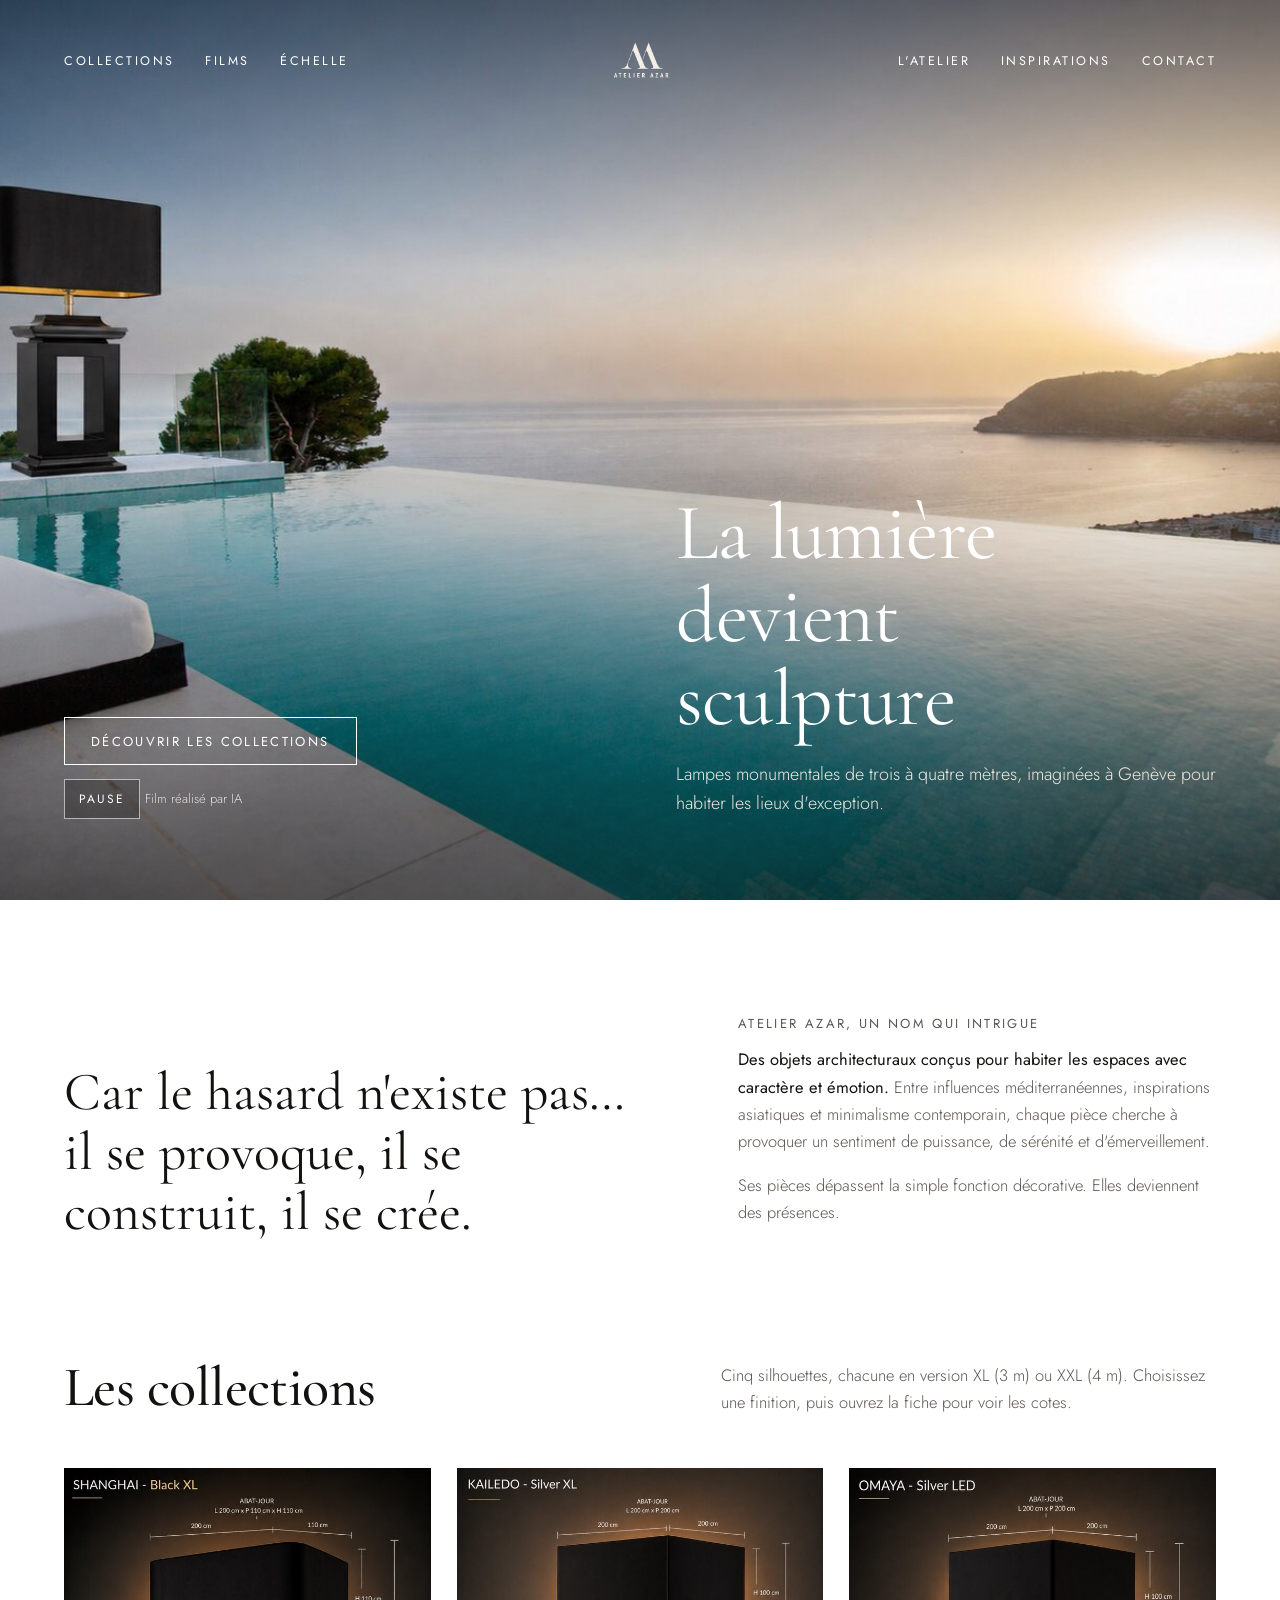
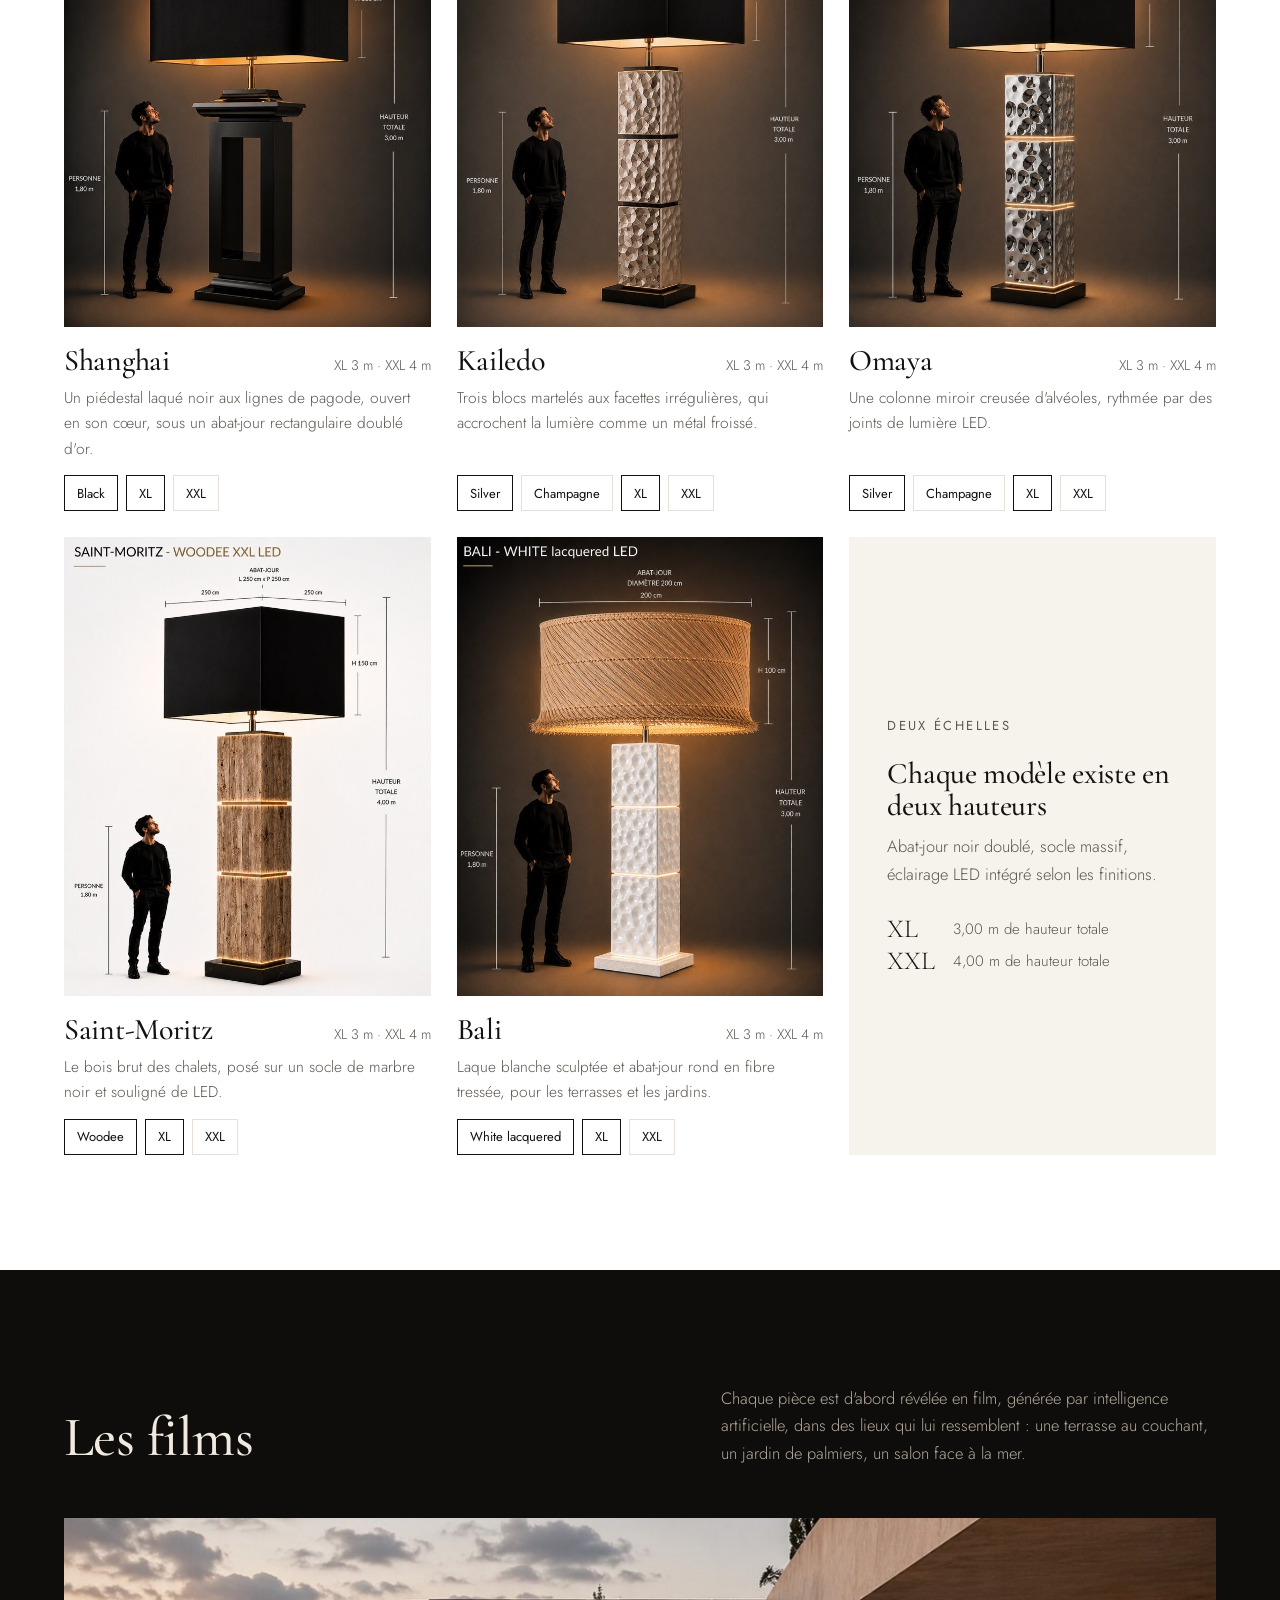
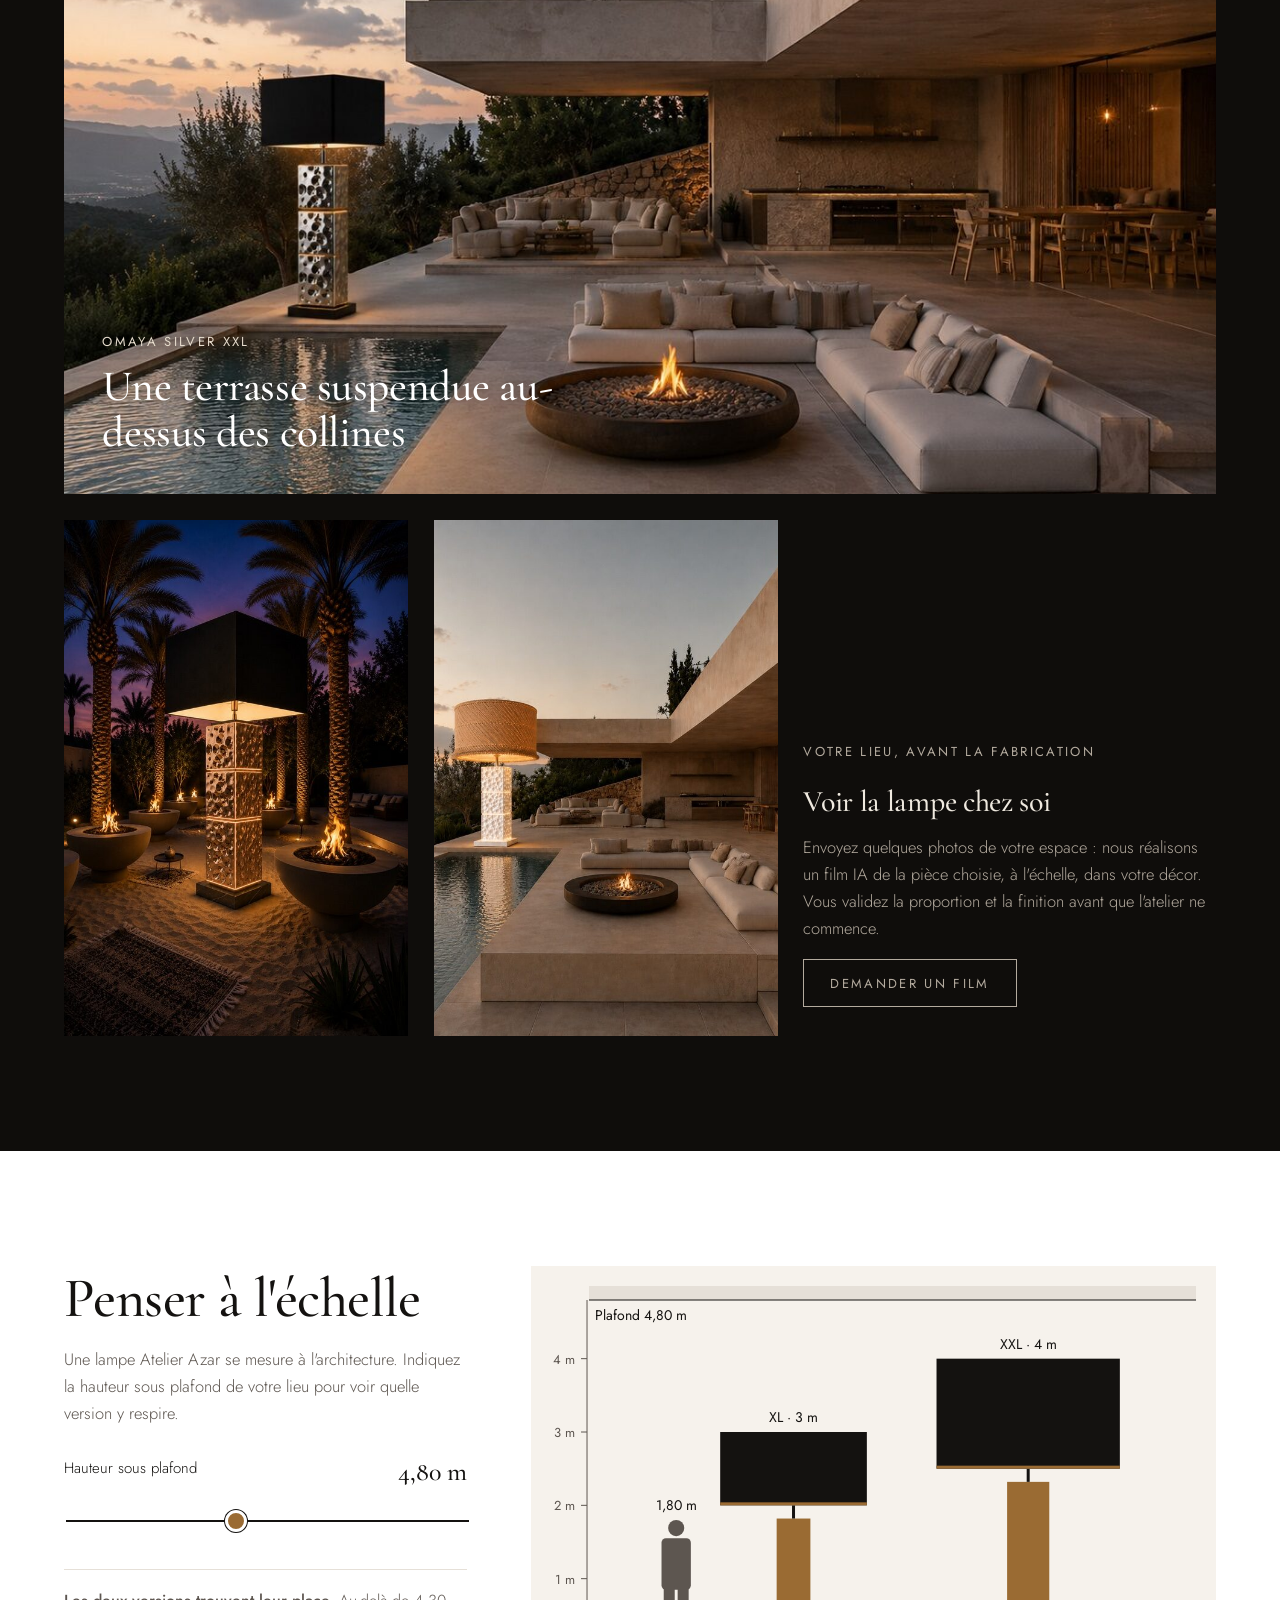
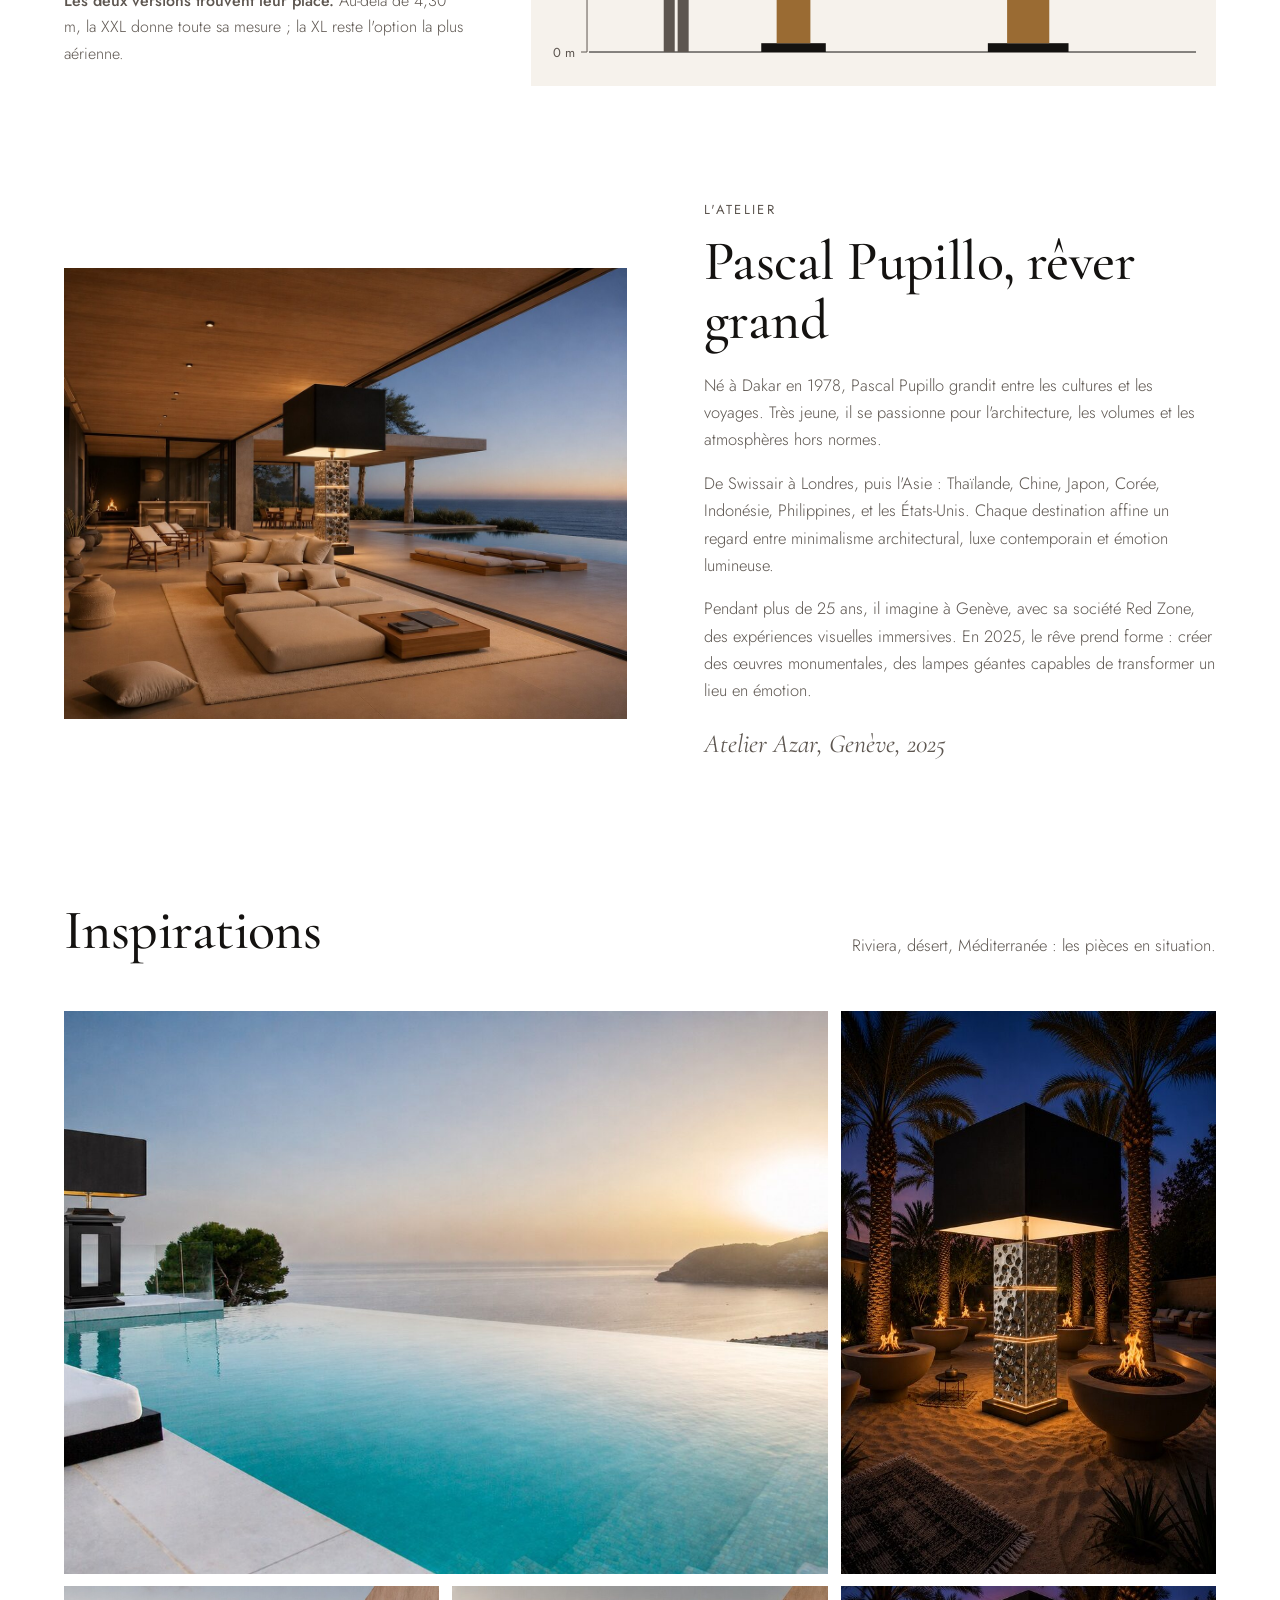
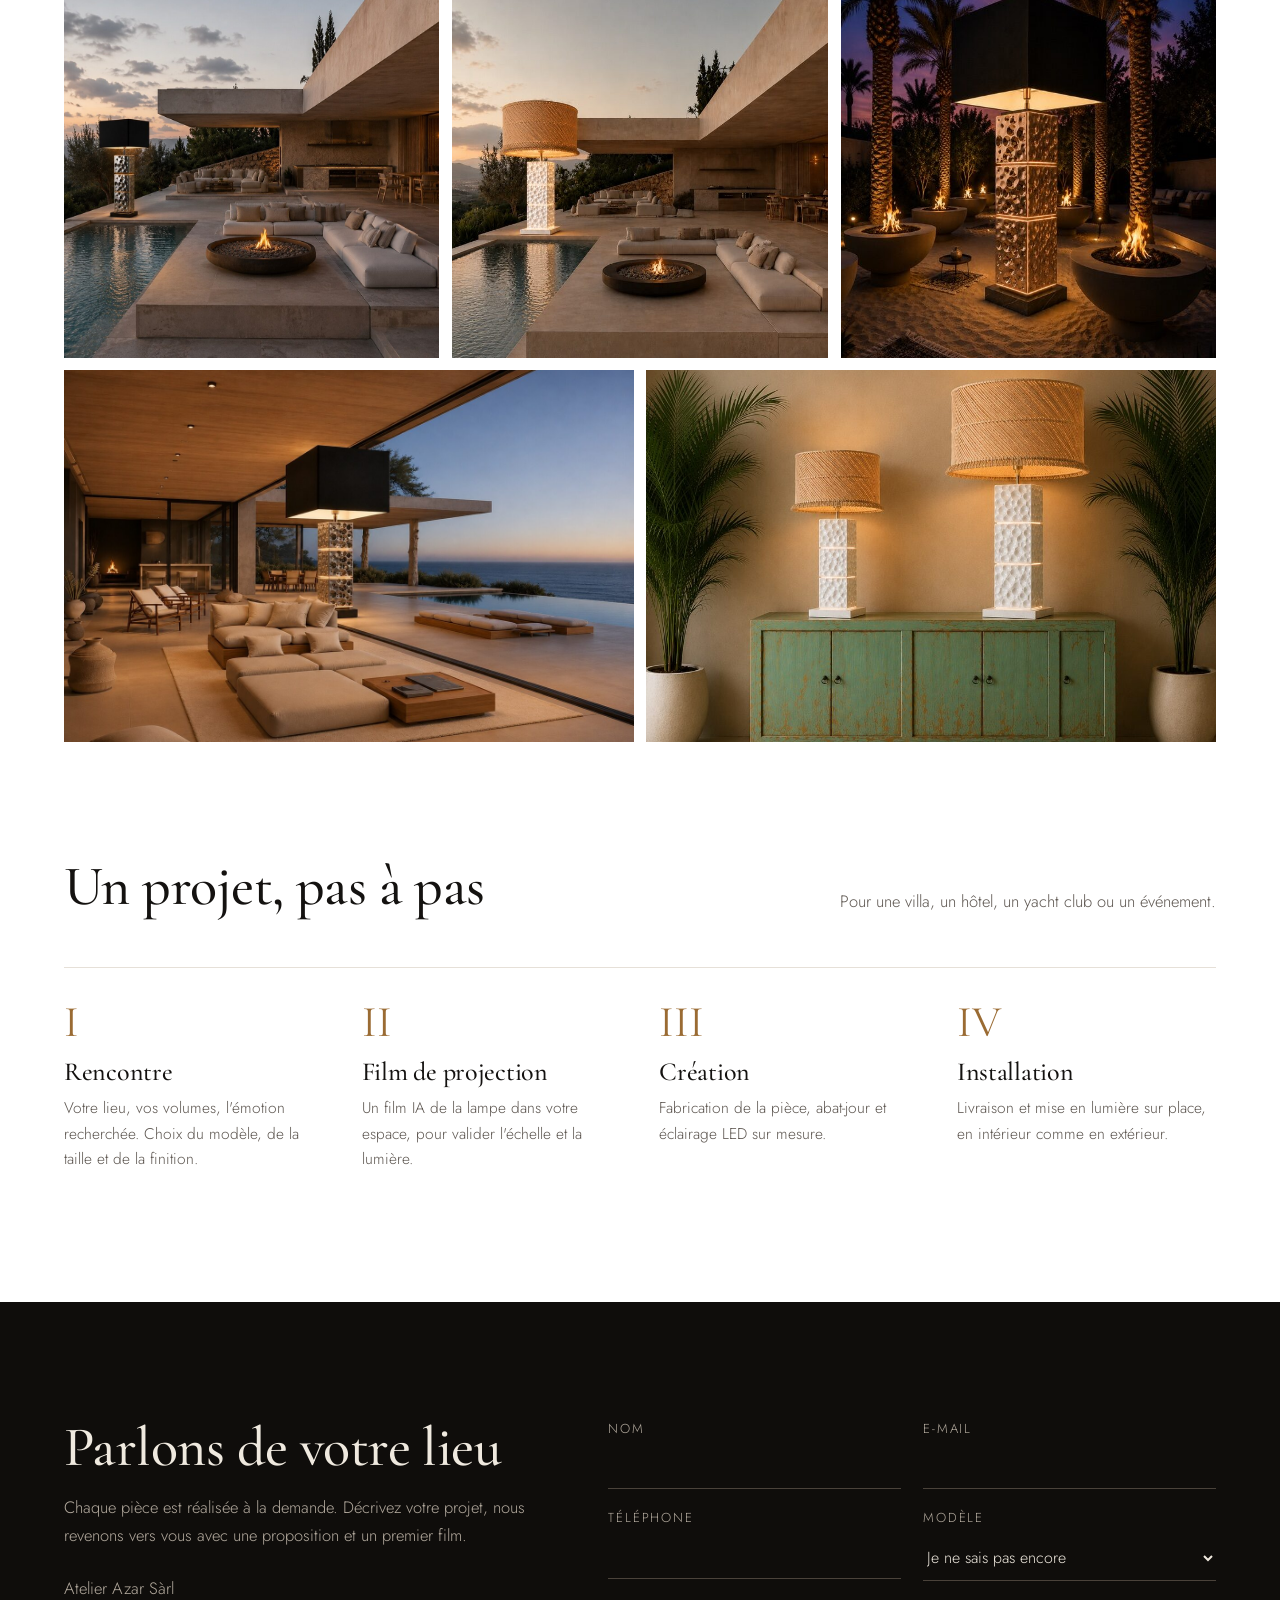
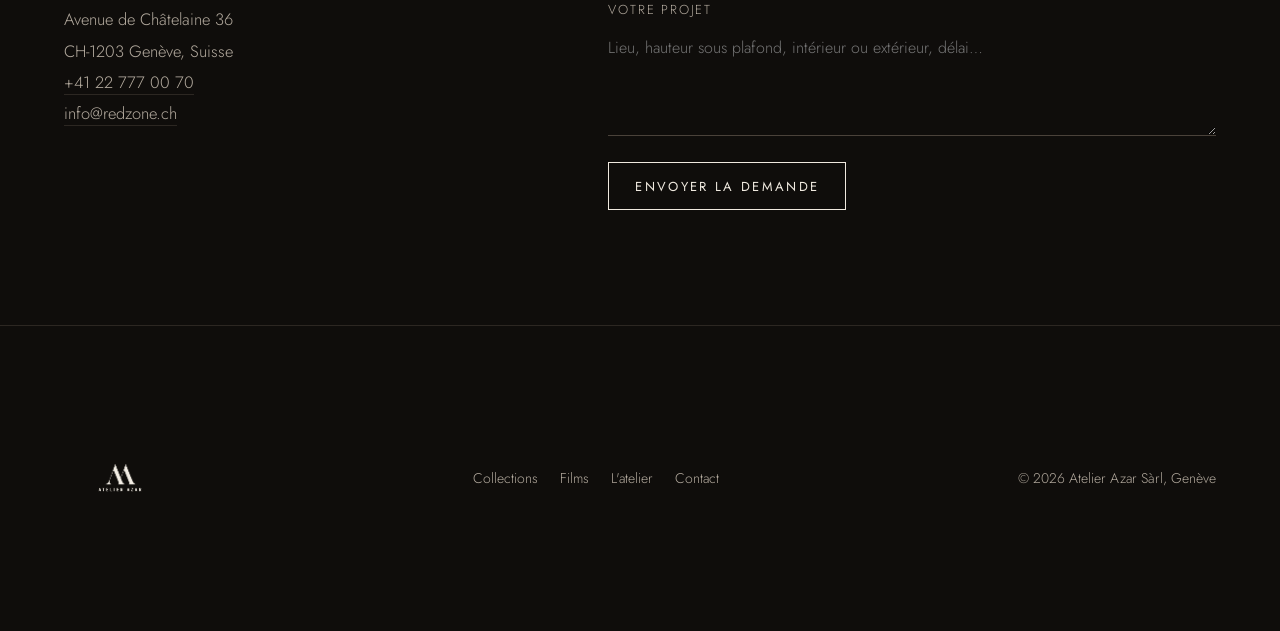
==== atelier-azar/index.html @ 4ce7ac74 "Add Atelier Azar showcase site for monumental lamps Single-page site with AI-video hero and film sec" ====
<!doctype html>
<html lang="fr">
<head>
<meta charset="utf-8">
<meta name="viewport" content="width=device-width, initial-scale=1, viewport-fit=cover">
<title>Atelier Azar</title>
<meta name="description" content="Atelier Azar, lampes monumentales de 3 à 4 mètres créées à Genève par Pascal Pupillo.">
<meta name="claude:viewport-fit-sides" content="cover">
<link rel="preconnect" href="https://fonts.googleapis.com">
<link rel="preconnect" href="https://fonts.gstatic.com" crossorigin>
<link href="https://fonts.googleapis.com/css2?family=Cormorant+Garamond:wght@400;500;600&family=Jost:wght@300;400;500&display=swap" rel="stylesheet">
<style>
/* VOICE occasion, hushed luxury: a gallery of monumental light
   IDEA the architect's elevation drawing: each lamp shown at true scale beside a person
   PICTURE full-screen AI film of a lamp at an infinity pool, then a live scale drawing with ceiling slider
   COLOUR white ground, ink #141210, night #0f0d0b bands, lamp-glow gold #b8864b
   TYPE Cormorant Garamond display + Jost text (geometric, like the logo lettering)
   LAYOUT laptop: video full-bleed, logo centred in a split nav; phone: video full-screen, logo + menu */
:root{color-scheme:light dark;--bg:light-dark(#ffffff,#0f0d0b);--ink:light-dark(#141210,#efe9df);--soft:light-dark(#5d5650,#b3aa9e);--line:light-dark(#e6e0d8,#2c2722);--tint:light-dark(#f6f2ec,#191512);--gold:light-dark(#9a6b33,#d0a067);--night:#0f0d0b;--nightink:#efe9df;--glow:#d0a067}
:root[data-theme=light]{color-scheme:light}
:root[data-theme=dark]{color-scheme:dark}
*{box-sizing:border-box;min-width:0}
[hidden]{display:none!important}
html{scroll-behavior:smooth}
body{margin:0;background:var(--bg);color:var(--ink);font:300 16.5px/1.65 Jost,"Helvetica Neue",Arial,sans-serif;overflow-x:clip}
img,video{display:block;max-width:100%}
a{color:inherit}
h1,h2,h3{font-family:"Cormorant Garamond",Georgia,serif;font-weight:500;line-height:1.05;letter-spacing:-.01em;margin:0}
h2{font-size:clamp(34px,4.6vw,56px)}
h3{font-size:30px}
p{margin:0 0 1em}
.band{padding-block:clamp(64px,9vw,128px);padding-left:max(5vw,16px,env(safe-area-inset-left,0px));padding-right:max(5vw,16px,env(safe-area-inset-right,0px))}
.wrap{max-width:1240px;margin:0 auto}
.dark{background:var(--night);color:var(--nightink);--soft:#b3aa9e;--line:#2c2722;--gold:#d0a067}
.label{font:400 13px/1.4 Jost,sans-serif;letter-spacing:.18em;text-transform:uppercase;color:var(--soft)}
.btn{display:inline-flex;align-items:center;gap:10px;min-height:48px;padding:0 26px;border:1px solid currentColor;background:none;color:inherit;font:400 13px Jost,sans-serif;letter-spacing:.18em;text-transform:uppercase;text-decoration:none;cursor:pointer;transition:background .3s,color .3s}
.btn:hover,.btn:focus-visible{background:var(--ink);color:var(--bg);border-color:var(--ink)}
.dark .btn:hover,.hero .btn:hover{background:var(--nightink);color:var(--night);border-color:var(--nightink)}

/* header */
header{position:fixed;inset:0 0 auto;z-index:20;padding:calc(14px + env(safe-area-inset-top,0px)) max(5vw,16px,env(safe-area-inset-right,0px)) 14px max(5vw,16px,env(safe-area-inset-left,0px));display:grid;grid-template-columns:1fr auto 1fr;align-items:center;color:#fff;transition:background .4s,color .4s,padding .4s}
header.solid{background:color-mix(in srgb,var(--bg) 94%,transparent);color:var(--ink);backdrop-filter:blur(10px);border-bottom:1px solid var(--line);padding-block:calc(8px + env(safe-area-inset-top,0px)) 8px}
header nav{display:flex;gap:clamp(18px,2.4vw,36px)}
header nav.r{justify-content:flex-end}
header nav a{font:400 12.5px Jost,sans-serif;letter-spacing:.2em;text-transform:uppercase;text-decoration:none;padding:8px 0;border-bottom:1px solid transparent}
header nav a:hover{border-color:currentColor}
.logo{display:block;width:clamp(120px,11vw,150px);transition:width .4s}
header.solid .logo{width:104px}
.logo img{width:100%}
.logo .ld{display:none}
header.solid .logo .ll{display:none}
header.solid .logo .ld{display:block}
:root[data-theme=dark] header.solid .logo .ld{display:none}
:root[data-theme=dark] header.solid .logo .ll{display:block}
@media(prefers-color-scheme:dark){:root:not([data-theme=light]) header.solid .logo .ld{display:none}:root:not([data-theme=light]) header.solid .logo .ll{display:block}}
.menu-btn{display:none;justify-self:end;background:none;border:0;color:inherit;font:400 12.5px Jost,sans-serif;letter-spacing:.2em;text-transform:uppercase;min-height:44px;cursor:pointer}
@media(max-width:860px){header{grid-template-columns:1fr auto}header nav{display:none}.menu-btn{display:block}.logo{width:112px}}
.drawer{position:fixed;inset:0;z-index:30;background:var(--night);color:var(--nightink);display:flex;flex-direction:column;justify-content:center;gap:6px;padding:max(8vw,24px)}
.drawer a{font:500 38px/1.3 "Cormorant Garamond",serif;text-decoration:none}
.drawer button{position:absolute;top:calc(18px + env(safe-area-inset-top,0px));right:max(5vw,16px);background:none;border:0;color:inherit;font:400 12.5px Jost;letter-spacing:.2em;text-transform:uppercase;min-height:44px;cursor:pointer}

/* hero */
.hero{position:relative;height:100svh;min-height:560px;color:#fff;overflow:hidden;background:#1d1a17}
.hero video,.hero .poster{position:absolute;inset:0;width:100%;height:100%;object-fit:cover}
.hero::after{content:"";position:absolute;inset:0;background:linear-gradient(180deg,rgba(10,8,6,.45) 0%,rgba(10,8,6,0) 30%,rgba(10,8,6,0) 50%,rgba(10,8,6,.62) 100%)}
.hero .copy{position:absolute;z-index:2;left:max(5vw,16px);right:max(5vw,16px);bottom:clamp(48px,9vh,96px);display:grid;grid-template-columns:auto minmax(0,1fr);align-items:end;gap:24px}
.hero .copy>div:first-child{order:2;justify-self:end;max-width:640px}
.hero h1{font-size:clamp(44px,6.2vw,92px);font-weight:400;max-width:12ch}
.hero p{font-size:18px;max-width:30em;margin:18px 0 0;color:#efe9df}
.hero .ctl{display:flex;flex-direction:column;align-items:flex-start;gap:14px}
.vbtn{background:rgba(0,0,0,.25);border:1px solid rgba(255,255,255,.6);color:#fff;min-height:40px;padding:0 14px;font:400 12px Jost;letter-spacing:.16em;text-transform:uppercase;cursor:pointer}
.ai{font-size:13px;color:rgba(255,255,255,.8)}
@media(max-width:700px){.hero .copy{grid-template-columns:1fr}.hero .copy>div:first-child{order:0;justify-self:start}.hero .ctl{flex-direction:row;flex-wrap:wrap;align-items:center}}

/* manifesto */
.manifesto .wrap{display:grid;grid-template-columns:minmax(0,1.25fr) minmax(0,1fr);gap:clamp(32px,6vw,96px);align-items:end}
.manifesto blockquote{margin:0;font:400 clamp(32px,4.2vw,54px)/1.12 "Cormorant Garamond",serif}
.manifesto .txt{color:var(--soft)}
.manifesto .txt strong{color:var(--ink);font-weight:400}
@media(max-width:800px){.manifesto .wrap{grid-template-columns:1fr}}

/* collections */
.head{display:flex;justify-content:space-between;align-items:end;gap:24px;flex-wrap:wrap;margin-bottom:clamp(32px,4vw,56px)}
.head p{max-width:30em;color:var(--soft);margin:0}
.grid{display:grid;grid-template-columns:repeat(3,minmax(0,1fr));gap:clamp(16px,2vw,28px)}
@media(max-width:1000px){.grid{grid-template-columns:repeat(2,minmax(0,1fr))}}
@media(max-width:600px){.grid{grid-template-columns:1fr}}
.card{display:flex;flex-direction:column}
.card .ph{position:relative;aspect-ratio:4/5;overflow:hidden;background:#1d1a17;cursor:zoom-in;border:0;padding:0;width:100%}
.card .ph img{width:100%;height:100%;object-fit:cover;object-position:50% 18%;transition:transform 1.2s ease,opacity .35s}
.card .ph:hover img{transform:scale(1.04)}
.card .meta{display:flex;justify-content:space-between;align-items:baseline;gap:12px;margin-top:18px}
.card .meta span{font-size:14px;color:var(--soft);white-space:nowrap}
.card .desc{color:var(--soft);font-size:15.5px;margin:8px 0 14px}
.opts{display:flex;flex-wrap:wrap;gap:8px;margin-top:auto}
.opts button{min-height:36px;padding:0 12px;border:1px solid var(--line);background:none;color:var(--ink);font:400 13px Jost;cursor:pointer}
.opts button[aria-pressed=true]{border-color:var(--ink)}
.card.intro{justify-content:center;padding:clamp(24px,3vw,40px);background:var(--tint)}
.card.intro p{color:var(--soft)}
.card.intro dl{display:grid;grid-template-columns:auto 1fr;gap:6px 18px;margin:12px 0 0;font-size:15px}
.card.intro dt{font-family:"Cormorant Garamond",serif;font-size:26px;line-height:1}
.card.intro dd{margin:0;color:var(--soft);align-self:center}

/* films */
.films .lead{position:relative;aspect-ratio:16/8;min-height:340px;overflow:hidden;margin-bottom:clamp(16px,2vw,28px)}
.films video{width:100%;height:100%;object-fit:cover}
.films .lead figcaption{position:absolute;left:clamp(18px,3vw,40px);bottom:clamp(18px,3vw,40px);right:18px;max-width:30em;color:#fff;text-shadow:0 1px 18px rgba(0,0,0,.5)}
.films .lead figcaption h3{font-size:clamp(28px,3.4vw,44px)}
.films .row{display:grid;grid-template-columns:minmax(0,1fr) minmax(0,1fr) minmax(0,1.2fr);gap:clamp(16px,2vw,28px);align-items:stretch}
.films .row figure{margin:0;aspect-ratio:2/3;overflow:hidden;background:#1d1a17}
.films .row .note{display:flex;flex-direction:column;justify-content:flex-end;padding:clamp(4px,1vw,12px) 0}
.films .note p{color:var(--soft)}
figure{margin:0}
@media(max-width:800px){.films .row{grid-template-columns:1fr 1fr}.films .row .note{grid-column:1/-1}.films .lead{aspect-ratio:4/5}}

/* scale */
.scale .wrap{display:grid;grid-template-columns:minmax(0,1fr) minmax(0,1.7fr);gap:clamp(32px,5vw,72px);align-items:center}
.scale p{color:var(--soft)}
.fig{position:relative;min-height:420px;background:var(--tint)}
.fig>svg{position:absolute;inset:0;width:100%;height:100%}
.fig svg text{font:400 14px Jost,sans-serif;fill:var(--ink);paint-order:stroke;stroke:var(--tint);stroke-width:4px}
.ctrl{margin:28px 0 18px}
.ctrl label{display:flex;justify-content:space-between;font-size:15px;margin-bottom:10px}
.ctrl output{font:500 26px "Cormorant Garamond",serif;white-space:nowrap}
input[type=range]{-webkit-appearance:none;appearance:none;width:100%;height:44px;background:transparent;cursor:pointer}
input[type=range]::-webkit-slider-runnable-track{height:2px;background:var(--ink)}
input[type=range]::-webkit-slider-thumb{-webkit-appearance:none;width:22px;height:22px;border-radius:50%;background:var(--gold);border:3px solid var(--bg);box-shadow:0 0 0 1px var(--ink);margin-top:-10px}
input[type=range]::-moz-range-track{height:2px;background:var(--ink)}
input[type=range]::-moz-range-thumb{width:18px;height:18px;border-radius:50%;background:var(--gold);border:3px solid var(--bg);box-shadow:0 0 0 1px var(--ink)}
.verdict{border-top:1px solid var(--line);padding-top:18px;font-size:16px;color:var(--ink)}
.verdict b{font-weight:500}
@media(max-width:860px){.scale .wrap{grid-template-columns:1fr}.fig{min-height:360px}}

/* atelier */
.atelier .wrap{display:grid;grid-template-columns:minmax(0,1.1fr) minmax(0,1fr);gap:clamp(32px,6vw,96px);align-items:center}
.atelier img{width:100%;aspect-ratio:5/4;object-fit:cover}
.atelier .txt p{color:var(--soft)}
.atelier .sig{font:italic 400 26px "Cormorant Garamond",serif;color:var(--ink);margin-top:24px}
@media(max-width:860px){.atelier .wrap{grid-template-columns:1fr}}

/* gallery */
.mosaic{display:grid;grid-template-columns:repeat(6,minmax(0,1fr));grid-auto-rows:clamp(120px,14vw,200px);gap:clamp(8px,1vw,14px)}
.mosaic button{border:0;padding:0;overflow:hidden;cursor:zoom-in;background:#1d1a17}
.mosaic img{width:100%;height:100%;object-fit:cover;transition:transform 1.2s}
.mosaic button:hover img{transform:scale(1.04)}
.m1{grid-column:span 4;grid-row:span 3}.m2{grid-column:span 2;grid-row:span 3}.m3{grid-column:span 2;grid-row:span 2}.m4{grid-column:span 2;grid-row:span 2}.m5{grid-column:span 2;grid-row:span 2}.m6{grid-column:span 3;grid-row:span 2}.m7{grid-column:span 3;grid-row:span 2}
@media(max-width:700px){.mosaic{grid-template-columns:repeat(2,minmax(0,1fr));grid-auto-rows:150px}.mosaic button{grid-column:span 1!important;grid-row:span 2!important}.mosaic .m1{grid-column:span 2!important}}

/* process */
.steps{display:grid;grid-template-columns:repeat(4,minmax(0,1fr));gap:clamp(20px,3vw,40px);border-top:1px solid var(--line);padding-top:32px}
.steps h3{font-size:26px;margin-bottom:10px}
.steps p{color:var(--soft);font-size:15.5px}
.steps .n{font:400 44px/1 "Cormorant Garamond",serif;color:var(--gold);margin-bottom:14px}
@media(max-width:900px){.steps{grid-template-columns:repeat(2,minmax(0,1fr))}}
@media(max-width:540px){.steps{grid-template-columns:1fr}}

/* contact */
.contact .wrap{display:grid;grid-template-columns:minmax(0,1fr) minmax(0,1.3fr);gap:clamp(32px,6vw,96px)}
.contact address{font-style:normal;color:var(--soft);margin-top:24px;line-height:1.9}
.contact address a{text-decoration:none;border-bottom:1px solid var(--line)}
form{display:grid;grid-template-columns:1fr 1fr;gap:18px 22px}
form .full{grid-column:1/-1}
form label{display:block;font-size:13px;letter-spacing:.14em;text-transform:uppercase;color:var(--soft);margin-bottom:6px}
form input,form select,form textarea{width:100%;font:300 16px Jost,sans-serif;color:var(--nightink);background:transparent;border:0;border-bottom:1px solid #4a423a;padding:10px 0;border-radius:0}
form select option{color:#141210}
form textarea{min-height:110px;resize:vertical}
form input:focus,form select:focus,form textarea:focus{outline:none;border-color:var(--glow)}
.ok{grid-column:1/-1;border:1px solid var(--glow);padding:16px 18px;font-size:15.5px}
@media(max-width:860px){.contact .wrap{grid-template-columns:1fr}}
@media(max-width:520px){form{grid-template-columns:1fr}}

footer{border-top:1px solid #2c2722;padding-block:36px calc(36px + env(safe-area-inset-bottom,0px))}
footer .wrap{display:flex;flex-wrap:wrap;justify-content:space-between;align-items:center;gap:20px;font-size:14px;color:#b3aa9e}
footer img{width:110px}
footer nav{display:flex;flex-wrap:wrap;gap:22px}
footer a{text-decoration:none}

/* lightbox */
.lb{position:fixed;inset:0;z-index:40;background:rgba(10,8,6,.94);display:grid;grid-template-columns:minmax(0,1fr) minmax(0,360px);gap:32px;align-items:center;padding:calc(56px + env(safe-area-inset-top,0px)) max(5vw,16px) calc(32px + env(safe-area-inset-bottom,0px));color:#efe9df}
.lb img{max-height:calc(100svh - 120px);margin:0 auto;object-fit:contain}
.lb .x{position:absolute;top:calc(14px + env(safe-area-inset-top,0px));right:max(5vw,16px);background:none;border:0;color:inherit;font:400 12.5px Jost;letter-spacing:.2em;text-transform:uppercase;min-height:44px;cursor:pointer}
.lb table{width:100%;border-collapse:collapse;font-size:15px;margin-top:18px}
.lb td{padding:9px 0;border-bottom:1px solid #2c2722}
.lb td+td{text-align:right;white-space:nowrap}
.lb .opts button{color:#efe9df;border-color:#4a423a}
.lb .opts button[aria-pressed=true]{border-color:#efe9df}
.lb.pic{grid-template-columns:1fr}
.lb.pic aside{display:none}
@media(max-width:800px){.lb{grid-template-columns:1fr;align-content:start;overflow-y:auto}.lb img{max-height:62svh}}
@media(prefers-reduced-motion:reduce){*{transition:none!important;scroll-behavior:auto!important}}
</style>
</head>
<body>

<header id="top">
  <nav aria-label="Navigation principale">
    <a href="#collections">Collections</a><a href="#films">Films</a><a href="#echelle">Échelle</a>
  </nav>
  <a class="logo" href="#accueil" aria-label="Atelier Azar, accueil"><img class="ll" src="img/logo-light.png" alt="Atelier Azar"><img class="ld" src="img/logo-dark.png" alt=""></a>
  <nav class="r" aria-label="Navigation secondaire">
    <a href="#atelier">L'atelier</a><a href="#inspirations">Inspirations</a><a href="#contact">Contact</a>
  </nav>
  <button class="menu-btn" id="menuBtn" aria-expanded="false">Menu</button>
</header>
<div class="drawer" id="drawer" hidden>
  <button id="drawerClose">Fermer</button>
  <a href="#collections">Collections</a><a href="#films">Films</a><a href="#echelle">Échelle</a><a href="#atelier">L'atelier</a><a href="#inspirations">Inspirations</a><a href="#contact">Contact</a>
</div>

<main>
<section class="hero" id="accueil">
  <!-- Remplacez video/riviera.mp4 par votre film IA (16:9, 1920×1080, 8 à 15 s, sans son, ~3 Mo) -->
  <video class="v" autoplay muted loop playsinline preload="auto" poster="img/scene-riviera.jpg"><source src="video/riviera.mp4" type="video/mp4"></video>
  <div class="copy">
    <div>
      <h1>La lumière devient sculpture</h1>
      <p>Lampes monumentales de trois à quatre mètres, imaginées à Genève pour habiter les lieux d'exception.</p>
    </div>
    <div class="ctl">
      <a class="btn" href="#collections">Découvrir les collections</a>
      <span><button class="vbtn" id="heroToggle" aria-pressed="false">Pause</button> <span class="ai">Film réalisé par IA</span></span>
    </div>
  </div>
</section>

<section class="band manifesto">
  <div class="wrap">
    <blockquote>Car le hasard n'existe pas… il se provoque, il se construit, il se crée.</blockquote>
    <div class="txt">
      <p class="label">Atelier Azar, un nom qui intrigue</p>
      <p><strong>Des objets architecturaux conçus pour habiter les espaces avec caractère et émotion.</strong> Entre influences méditerranéennes, inspirations asiatiques et minimalisme contemporain, chaque pièce cherche à provoquer un sentiment de puissance, de sérénité et d'émerveillement.</p>
      <p>Ses pièces dépassent la simple fonction décorative. Elles deviennent des présences.</p>
    </div>
  </div>
</section>

<section class="band" id="collections" style="padding-top:0">
  <div class="wrap">
    <div class="head">
      <h2>Les collections</h2>
      <p>Cinq silhouettes, chacune en version XL (3 m) ou XXL (4 m). Choisissez une finition, puis ouvrez la fiche pour voir les cotes.</p>
    </div>
    <div class="grid" id="grid"></div>
  </div>
</section>

<section class="band dark films" id="films">
  <div class="wrap">
    <div class="head">
      <h2>Les films</h2>
      <p>Chaque pièce est d'abord révélée en film, générée par intelligence artificielle, dans des lieux qui lui ressemblent : une terrasse au couchant, un jardin de palmiers, un salon face à la mer.</p>
    </div>
    <figure class="lead">
      <video class="v" muted loop playsinline preload="metadata" poster="img/scene-terrasse.jpg"><source src="video/terrasse.mp4" type="video/mp4"></video>
      <figcaption><p class="label" style="color:#e6dccd">Omaya Silver XXL</p><h3>Une terrasse suspendue au-dessus des collines</h3></figcaption>
    </figure>
    <div class="row">
      <figure><video class="v" muted loop playsinline preload="metadata" poster="img/scene-desert-champagne.jpg" style="height:100%;object-fit:cover"><source src="video/desert.mp4" type="video/mp4"></video></figure>
      <figure><video class="v" muted loop playsinline preload="metadata" poster="img/scene-bali-terrasse.jpg" style="height:100%;object-fit:cover"><source src="video/bali.mp4" type="video/mp4"></video></figure>
      <div class="note">
        <p class="label">Votre lieu, avant la fabrication</p>
        <h3 style="margin:12px 0 16px">Voir la lampe chez soi</h3>
        <p>Envoyez quelques photos de votre espace : nous réalisons un film IA de la pièce choisie, à l'échelle, dans votre décor. Vous validez la proportion et la finition avant que l'atelier ne commence.</p>
        <p><a class="btn" href="#contact">Demander un film</a></p>
      </div>
    </div>
  </div>
</section>

<section class="band scale" id="echelle">
  <div class="wrap">
    <div>
      <h2>Penser à l'échelle</h2>
      <p style="margin-top:18px">Une lampe Atelier Azar se mesure à l'architecture. Indiquez la hauteur sous plafond de votre lieu pour voir quelle version y respire.</p>
      <div class="ctrl">
        <label for="ceil">Hauteur sous plafond <output id="ceilOut">4,80 m</output></label>
        <input type="range" id="ceil" min="2.5" max="8" step="0.1" value="4.8">
      </div>
      <p class="verdict" id="verdict"></p>
    </div>
    <div class="fig" id="fig" role="img" aria-label="Élévation à l'échelle : personne de 1,80 m, lampe XL de 3 m et lampe XXL de 4 m sous le plafond choisi"></div>
  </div>
</section>

<section class="band atelier" id="atelier" style="padding-top:0">
  <div class="wrap">
    <img src="img/scene-salon.jpg" alt="Lampe Kailedo dans un salon ouvert sur l'océan au crépuscule" loading="lazy">
    <div class="txt">
      <p class="label">L'atelier</p>
      <h2 style="margin:12px 0 22px">Pascal Pupillo, rêver grand</h2>
      <p>Né à Dakar en 1978, Pascal Pupillo grandit entre les cultures et les voyages. Très jeune, il se passionne pour l'architecture, les volumes et les atmosphères hors normes.</p>
      <p>De Swissair à Londres, puis l'Asie : Thaïlande, Chine, Japon, Corée, Indonésie, Philippines, et les États-Unis. Chaque destination affine un regard entre minimalisme architectural, luxe contemporain et émotion lumineuse.</p>
      <p>Pendant plus de 25 ans, il imagine à Genève, avec sa société Red Zone, des expériences visuelles immersives. En 2025, le rêve prend forme : créer des œuvres monumentales, des lampes géantes capables de transformer un lieu en émotion.</p>
      <p class="sig">Atelier Azar, Genève, 2025</p>
    </div>
  </div>
</section>

<section class="band" id="inspirations" style="padding-top:0">
  <div class="wrap">
    <div class="head"><h2>Inspirations</h2><p>Riviera, désert, Méditerranée : les pièces en situation.</p></div>
    <div class="mosaic" id="mosaic"></div>
  </div>
</section>

<section class="band" id="projet" style="padding-top:0">
  <div class="wrap">
    <div class="head"><h2>Un projet, pas à pas</h2><p>Pour une villa, un hôtel, un yacht club ou un événement.</p></div>
    <div class="steps">
      <div><div class="n">I</div><h3>Rencontre</h3><p>Votre lieu, vos volumes, l'émotion recherchée. Choix du modèle, de la taille et de la finition.</p></div>
      <div><div class="n">II</div><h3>Film de projection</h3><p>Un film IA de la lampe dans votre espace, pour valider l'échelle et la lumière.</p></div>
      <div><div class="n">III</div><h3>Création</h3><p>Fabrication de la pièce, abat-jour et éclairage LED sur mesure.</p></div>
      <div><div class="n">IV</div><h3>Installation</h3><p>Livraison et mise en lumière sur place, en intérieur comme en extérieur.</p></div>
    </div>
  </div>
</section>

<section class="band dark contact" id="contact">
  <div class="wrap">
    <div>
      <h2>Parlons de votre lieu</h2>
      <p style="margin-top:18px;color:#b3aa9e">Chaque pièce est réalisée à la demande. Décrivez votre projet, nous revenons vers vous avec une proposition et un premier film.</p>
      <address>
        Atelier Azar Sàrl<br>
        Avenue de Châtelaine 36<br>
        CH-1203 Genève, Suisse<br>
        <a href="tel:+41227770070">+41 22 777 00 70</a><br>
        <a href="mailto:info@redzone.ch">info@redzone.ch</a>
      </address>
    </div>
    <form id="form" novalidate>
      <div><label for="f-name">Nom</label><input id="f-name" name="name" autocomplete="name" required></div>
      <div><label for="f-mail">E-mail</label><input id="f-mail" name="email" type="email" autocomplete="email" required></div>
      <div><label for="f-tel">Téléphone</label><input id="f-tel" name="tel" type="tel" autocomplete="tel"></div>
      <div><label for="f-model">Modèle</label><select id="f-model" name="model"><option>Je ne sais pas encore</option></select></div>
      <div class="full"><label for="f-msg">Votre projet</label><textarea id="f-msg" name="msg" placeholder="Lieu, hauteur sous plafond, intérieur ou extérieur, délai…"></textarea></div>
      <div class="full"><button class="btn" type="submit">Envoyer la demande</button></div>
    </form>
  </div>
</section>
</main>

<footer class="dark band">
  <div class="wrap">
    <img src="img/logo-light.png" alt="Atelier Azar">
    <nav><a href="#collections">Collections</a><a href="#films">Films</a><a href="#atelier">L'atelier</a><a href="#contact">Contact</a></nav>
    <span>© 2026 Atelier Azar Sàrl, Genève</span>
  </div>
</footer>

<div class="lb" id="lb" hidden role="dialog" aria-modal="true" aria-label="Fiche produit">
  <button class="x" id="lbClose">Fermer</button>
  <img id="lbImg" alt="">
  <aside id="lbInfo"></aside>
</div>

<script>
{
const C=[
 {id:'shanghai',name:'Shanghai',d:"Un piédestal laqué noir aux lignes de pagode, ouvert en son cœur, sous un abat-jour rectangulaire doublé d'or.",f:[{n:'Black',img:{XL:'shanghai-xl',XXL:'shanghai-xxl'}}],s:{XL:['L 200 × P 110 cm','110 cm','3,00 m'],XXL:['L 250 × P 150 cm','150 cm','4,00 m']}},
 {id:'kailedo',name:'Kailedo',d:"Trois blocs martelés aux facettes irrégulières, qui accrochent la lumière comme un métal froissé.",f:[{n:'Silver',img:{XL:'kailedo-silver-xl',XXL:'kailedo-silver-xxl'}},{n:'Champagne',img:{XL:'kailedo-champagne-xl',XXL:'kailedo-champagne-xxl'}}],s:{XL:['L 200 × P 200 cm','100 cm','3,00 m'],XXL:['L 250 × P 250 cm','150 cm','4,00 m']},led:'XXL'},
 {id:'omaya',name:'Omaya',d:"Une colonne miroir creusée d'alvéoles, rythmée par des joints de lumière LED.",f:[{n:'Silver',img:{XL:'omaya-silver-xl',XXL:'omaya-silver-xxl'}},{n:'Champagne',img:{XL:'omaya-champagne-xl',XXL:'omaya-champagne-xxl'}}],s:{XL:['L 200 × P 200 cm','100 cm','3,00 m'],XXL:['L 250 × P 250 cm','150 cm','4,00 m']},led:'XL, XXL'},
 {id:'saint-moritz',name:'Saint-Moritz',d:"Le bois brut des chalets, posé sur un socle de marbre noir et souligné de LED.",f:[{n:'Woodee',img:{XL:'saint-moritz-xl',XXL:'saint-moritz-xxl'}}],s:{XL:['L 200 × P 200 cm','100 cm','3,00 m'],XXL:['L 250 × P 250 cm','150 cm','4,00 m']},led:'XL, XXL'},
 {id:'bali',name:'Bali',d:"Laque blanche sculptée et abat-jour rond en fibre tressée, pour les terrasses et les jardins.",f:[{n:'White lacquered',img:{XL:'bali-xl',XXL:'bali-xxl'}}],s:{XL:['Ø 200 cm','100 cm','3,00 m'],XXL:['Ø 250 cm','150 cm','4,00 m']},led:'XL, XXL'}
];
const G=[['scene-riviera','Shanghai Black au bord d\'une piscine à débordement, Riviera'],['scene-desert-silver','Omaya Silver dans un jardin de palmiers, la nuit'],['scene-terrasse','Omaya Silver sur une terrasse en béton au couchant'],['scene-bali-terrasse','Bali White sur une terrasse au crépuscule'],['scene-desert-champagne','Omaya Champagne entre les braseros'],['scene-salon','Kailedo dans un salon ouvert sur l\'océan'],['scene-bali-console','Deux lampes Bali sur une console ancienne']];
const st={};
const grid=document.getElementById('grid');
const card=c=>{st[c.id]={f:0,s:'XL'};return `<article class="card" data-id="${c.id}">
 <button class="ph" aria-label="Ouvrir la fiche ${c.name}"><img src="img/${c.f[0].img.XL}.jpg" alt="${c.name} ${c.f[0].n} XL à côté d'une personne de 1,80 m" loading="lazy"></button>
 <div class="meta"><h3>${c.name}</h3><span>XL 3 m · XXL 4 m</span></div>
 <p class="desc">${c.d}</p>
 <div class="opts">${c.f.map((f,i)=>`<button data-f="${i}" aria-pressed="${i==0}">${f.n}</button>`).join('')}${['XL','XXL'].map(s=>`<button data-s="${s}" aria-pressed="${s=='XL'}">${s}</button>`).join('')}</div></article>`};
grid.innerHTML=C.map(card).join('')+`<div class="card intro"><p class="label">Deux échelles</p><h3 style="margin:10px 0 12px">Chaque modèle existe en deux hauteurs</h3><p>Abat-jour noir doublé, socle massif, éclairage LED intégré selon les finitions.</p><dl><dt>XL</dt><dd>3,00 m de hauteur totale</dd><dt>XXL</dt><dd>4,00 m de hauteur totale</dd></dl></div>`;
const upd=el=>{const c=C.find(x=>x.id==el.dataset.id),s=st[c.id],img=el.querySelector('img');img.src=`img/${c.f[s.f].img[s.s]}.jpg`;img.alt=`${c.name} ${c.f[s.f].n} ${s.s} à côté d'une personne de 1,80 m`;el.querySelectorAll('[data-f]').forEach(b=>b.setAttribute('aria-pressed',b.dataset.f==s.f));el.querySelectorAll('[data-s]').forEach(b=>b.setAttribute('aria-pressed',b.dataset.s==s.s))};
grid.addEventListener('click',e=>{const el=e.target.closest('.card[data-id]');if(!el)return;const s=st[el.dataset.id],b=e.target.closest('button');if(!b)return;if(b.dataset.f!=null)s.f=+b.dataset.f;else if(b.dataset.s)s.s=b.dataset.s;else return openP(el.dataset.id);upd(el)});

const lb=document.getElementById('lb'),lbImg=document.getElementById('lbImg'),lbInfo=document.getElementById('lbInfo');let last=null;
const openLB=()=>{last=document.activeElement;lb.hidden=false;document.body.style.overflow='hidden';document.getElementById('lbClose').focus()};
const closeLB=()=>{lb.hidden=true;document.body.style.overflow='';last&&last.focus()};
const drawP=id=>{const c=C.find(x=>x.id==id),s=st[id],f=c.f[s.f],sp=c.s[s.s];lbImg.src=`img/${f.img[s.s]}.jpg`;lbImg.alt=`${c.name} ${f.n} ${s.s}, fiche à l'échelle`;
 lbInfo.innerHTML=`<p class="label" style="color:#b3aa9e">Collection</p><h2 style="margin:8px 0 14px">${c.name} ${s.s}</h2><p style="color:#b3aa9e">${c.d}</p>
 <div class="opts">${c.f.map((x,i)=>`<button data-f="${i}" aria-pressed="${i==s.f}">${x.n}</button>`).join('')}${['XL','XXL'].map(z=>`<button data-s="${z}" aria-pressed="${z==s.s}">${z}</button>`).join('')}</div>
 <table><tr><td>Abat-jour</td><td>${sp[0]}</td></tr><tr><td>Hauteur abat-jour</td><td>${sp[1]}</td></tr><tr><td>Hauteur totale</td><td>${sp[2]}</td></tr><tr><td>Finition</td><td>${f.n}</td></tr>${c.led?`<tr><td>Éclairage LED</td><td>${c.led}</td></tr>`:''}</table>
 <p style="margin-top:24px"><a class="btn" href="#contact" data-close>Demander un devis</a></p>`;lbInfo.dataset.id=id};
const openP=id=>{lb.classList.remove('pic');drawP(id);openLB()};
lbInfo.addEventListener('click',e=>{const b=e.target.closest('button,[data-close]');if(!b)return;const id=lbInfo.dataset.id,s=st[id];if(b.dataset.close!=null){document.getElementById('f-model').value=C.find(x=>x.id==id).name+' '+s.s;closeLB();return}if(b.dataset.f!=null)s.f=+b.dataset.f;if(b.dataset.s)s.s=b.dataset.s;drawP(id);upd(grid.querySelector(`[data-id="${id}"]`))});
document.getElementById('lbClose').onclick=closeLB;
lb.addEventListener('click',e=>{if(e.target==lb)closeLB()});
addEventListener('keydown',e=>{if(e.key=='Escape'&&!lb.hidden)closeLB()});

const mos=document.getElementById('mosaic');
mos.innerHTML=G.map((g,i)=>`<button class="m${i+1}" data-i="${i}" aria-label="Agrandir : ${g[1]}"><img src="img/${g[0]}.jpg" alt="${g[1]}" loading="lazy"></button>`).join('');
mos.addEventListener('click',e=>{const b=e.target.closest('button');if(!b)return;const g=G[b.dataset.i];lb.classList.add('pic');lbImg.src=`img/${g[0]}.jpg`;lbImg.alt=g[1];openLB()});

const sel=document.getElementById('f-model');
C.forEach(c=>['XL','XXL'].forEach(s=>{const o=document.createElement('option');o.textContent=c.name+' '+s;sel.appendChild(o)}));

/* header + menu */
const hd=document.getElementById('top');
const onS=()=>hd.classList.toggle('solid',scrollY>innerHeight*.6);addEventListener('scroll',onS,{passive:true});onS();
const dr=document.getElementById('drawer'),mb=document.getElementById('menuBtn');
mb.onclick=()=>{dr.hidden=false;mb.setAttribute('aria-expanded','true')};
const closeD=()=>{dr.hidden=true;mb.setAttribute('aria-expanded','false')};
document.getElementById('drawerClose').onclick=closeD;dr.querySelectorAll('a').forEach(a=>a.onclick=closeD);

/* videos: play only when visible, respect reduced motion */
const rm=matchMedia('(prefers-reduced-motion: reduce)').matches;
const vids=[...document.querySelectorAll('video.v')];
const hero=vids[0],ht=document.getElementById('heroToggle');
if(rm){vids.forEach(v=>{v.removeAttribute('autoplay');v.pause()});ht.textContent='Lecture';ht.setAttribute('aria-pressed','true')}
const vio=new IntersectionObserver(es=>es.forEach(en=>{const v=en.target;if(en.isIntersecting&&!rm&&!(v==hero&&ht.getAttribute('aria-pressed')=='true')){const p=v.play();p&&p.catch(()=>{})}else v.pause()}),{threshold:.25});
vids.forEach(v=>vio.observe(v));
ht.onclick=()=>{const paused=ht.getAttribute('aria-pressed')=='true';if(paused){hero.play().catch(()=>{});ht.textContent='Pause';ht.setAttribute('aria-pressed','false')}else{hero.pause();ht.textContent='Lecture';ht.setAttribute('aria-pressed','true')}};

/* scale drawing */
const fig=document.getElementById('fig'),ceil=document.getElementById('ceil'),out=document.getElementById('ceilOut'),ver=document.getElementById('verdict');
const fmt=n=>n.toFixed(2).replace('.',',')+' m';
const lamp=(x,base,k,h,w,lbl)=>{const sh=(h==3?1:1.5)*k,sw=w*k,col=.46*w*k/2,top=base-h*k;return `<g>
 <rect x="${x-sw*.22}" y="${base-.12*k}" width="${sw*.44}" height="${.12*k}" fill="var(--ink)"/>
 <rect x="${x-col/2}" y="${top+sh+.18*k}" width="${col}" height="${base-.12*k-(top+sh+.18*k)}" fill="var(--gold)"/>
 <rect x="${x-1.5}" y="${top+sh}" width="3" height="${.18*k}" fill="var(--ink)"/>
 <rect x="${x-sw/2}" y="${top}" width="${sw}" height="${sh}" fill="var(--ink)"/>
 <rect x="${x-sw/2}" y="${top+sh-3}" width="${sw}" height="3" fill="var(--gold)"/>
 <text x="${x}" y="${top-10}" text-anchor="middle">${lbl}</text></g>`};
const person=(x,base,k)=>{const h=1.8*k;return `<g fill="var(--soft)"><circle cx="${x}" cy="${base-h+.11*k}" r="${.11*k}"/><rect x="${x-.2*k}" y="${base-h+.25*k}" width="${.4*k}" height="${.7*k}" rx="${.06*k}"/><rect x="${x-.17*k}" y="${base-h+.9*k}" width="${.15*k}" height="${.9*k}"/><rect x="${x+.02*k}" y="${base-h+.9*k}" width="${.15*k}" height="${.9*k}"/><text x="${x}" y="${base-h-10}" text-anchor="middle" style="fill:var(--ink)">1,80 m</text></g>`};
const draw=()=>{const W=fig.clientWidth,H=fig.clientHeight,c=+ceil.value,mt=34,mb=34,ml=58,mr=20;
 const k=Math.min((H-mt-mb)/Math.max(c,4.2),(W-ml-mr)/6.6),base=H-mb,cy=base-c*k;
 const span=6.6*k,x0=ml+((W-ml-mr)-span)/2;
 const fit=h=>c>=h+.3;
 let ticks='';for(let m=0;m<=Math.floor(Math.max(c,4.2));m++){const y=base-m*k;ticks+=`<line x1="${ml-8}" x2="${ml-2}" y1="${y}" y2="${y}" stroke="var(--soft)"/><text x="${ml-14}" y="${y+5}" text-anchor="end" style="font-size:13px;fill:var(--soft)">${m} m</text>`}
 fig.innerHTML=`<svg viewBox="0 0 ${W} ${H}" aria-hidden="true">
 <line x1="${ml-2}" x2="${ml-2}" y1="${base}" y2="${base-Math.max(c,4.2)*k}" stroke="var(--soft)"/>${ticks}
 <rect x="${ml}" y="${Math.max(cy-14,4)}" width="${W-ml-mr}" height="14" fill="var(--line)"/>
 <line x1="${ml}" x2="${W-mr}" y1="${cy}" y2="${cy}" stroke="var(--ink)" stroke-dasharray="${c<4.3?'5 4':'0'}"/>
 <text x="${ml+6}" y="${cy+20}">Plafond ${fmt(c)}</text>
 <line x1="${ml}" x2="${W-mr}" y1="${base}" y2="${base}" stroke="var(--ink)"/>
 ${person(x0+.35*k,base,k)}
 <g opacity="${fit(3)?1:.28}">${lamp(x0+1.95*k,base,k,3,2,'XL · 3 m')}</g>
 <g opacity="${fit(4)?1:.28}">${lamp(x0+5.15*k,base,k,4,2.5,'XXL · 4 m')}</g></svg>`;
 out.textContent=fmt(c);
 ver.innerHTML=fit(4)?`<b>Les deux versions trouvent leur place.</b> Au-delà de 4,30 m, la XXL donne toute sa mesure ; la XL reste l'option la plus aérienne.`:fit(3)?`<b>La version XL est idéale.</b> Il manque ${fmt(4.3-c).replace(' m',' m')} pour accueillir la XXL avec 30 cm de dégagement.`:`<b>Plafond bas pour une pièce monumentale.</b> Parlons d'une hauteur sur mesure, ou d'une installation en extérieur.`};
ceil.addEventListener('input',draw);const ro=new ResizeObserver(draw);ro.observe(fig);

/* form */
const form=document.getElementById('form');
form.addEventListener('submit',e=>{e.preventDefault();const d=new FormData(form),n=(d.get('name')||'').trim(),m=(d.get('email')||'').trim();
 form.querySelector('.ok')?.remove();const ok=document.createElement('p');ok.className='ok';
 if(!n||!/.+@.+\..+/.test(m)){ok.textContent='Merci d\'indiquer votre nom et une adresse e-mail valide.';form.appendChild(ok);return}
 const body=`Nom : ${n}\nE-mail : ${m}\nTéléphone : ${d.get('tel')||''}\nModèle : ${d.get('model')}\n\n${d.get('msg')||''}`;
 const a=document.createElement('a');a.href=`mailto:info@redzone.ch?subject=${encodeURIComponent('Projet Atelier Azar – '+d.get('model'))}&body=${encodeURIComponent(body)}`;a.textContent='ouvrir le message dans votre messagerie';
 ok.append('Votre demande est prête. Dernière étape : ',a,' et l\'envoyer à info@redzone.ch.');form.appendChild(ok)});
}
</script>
</body>
</html>
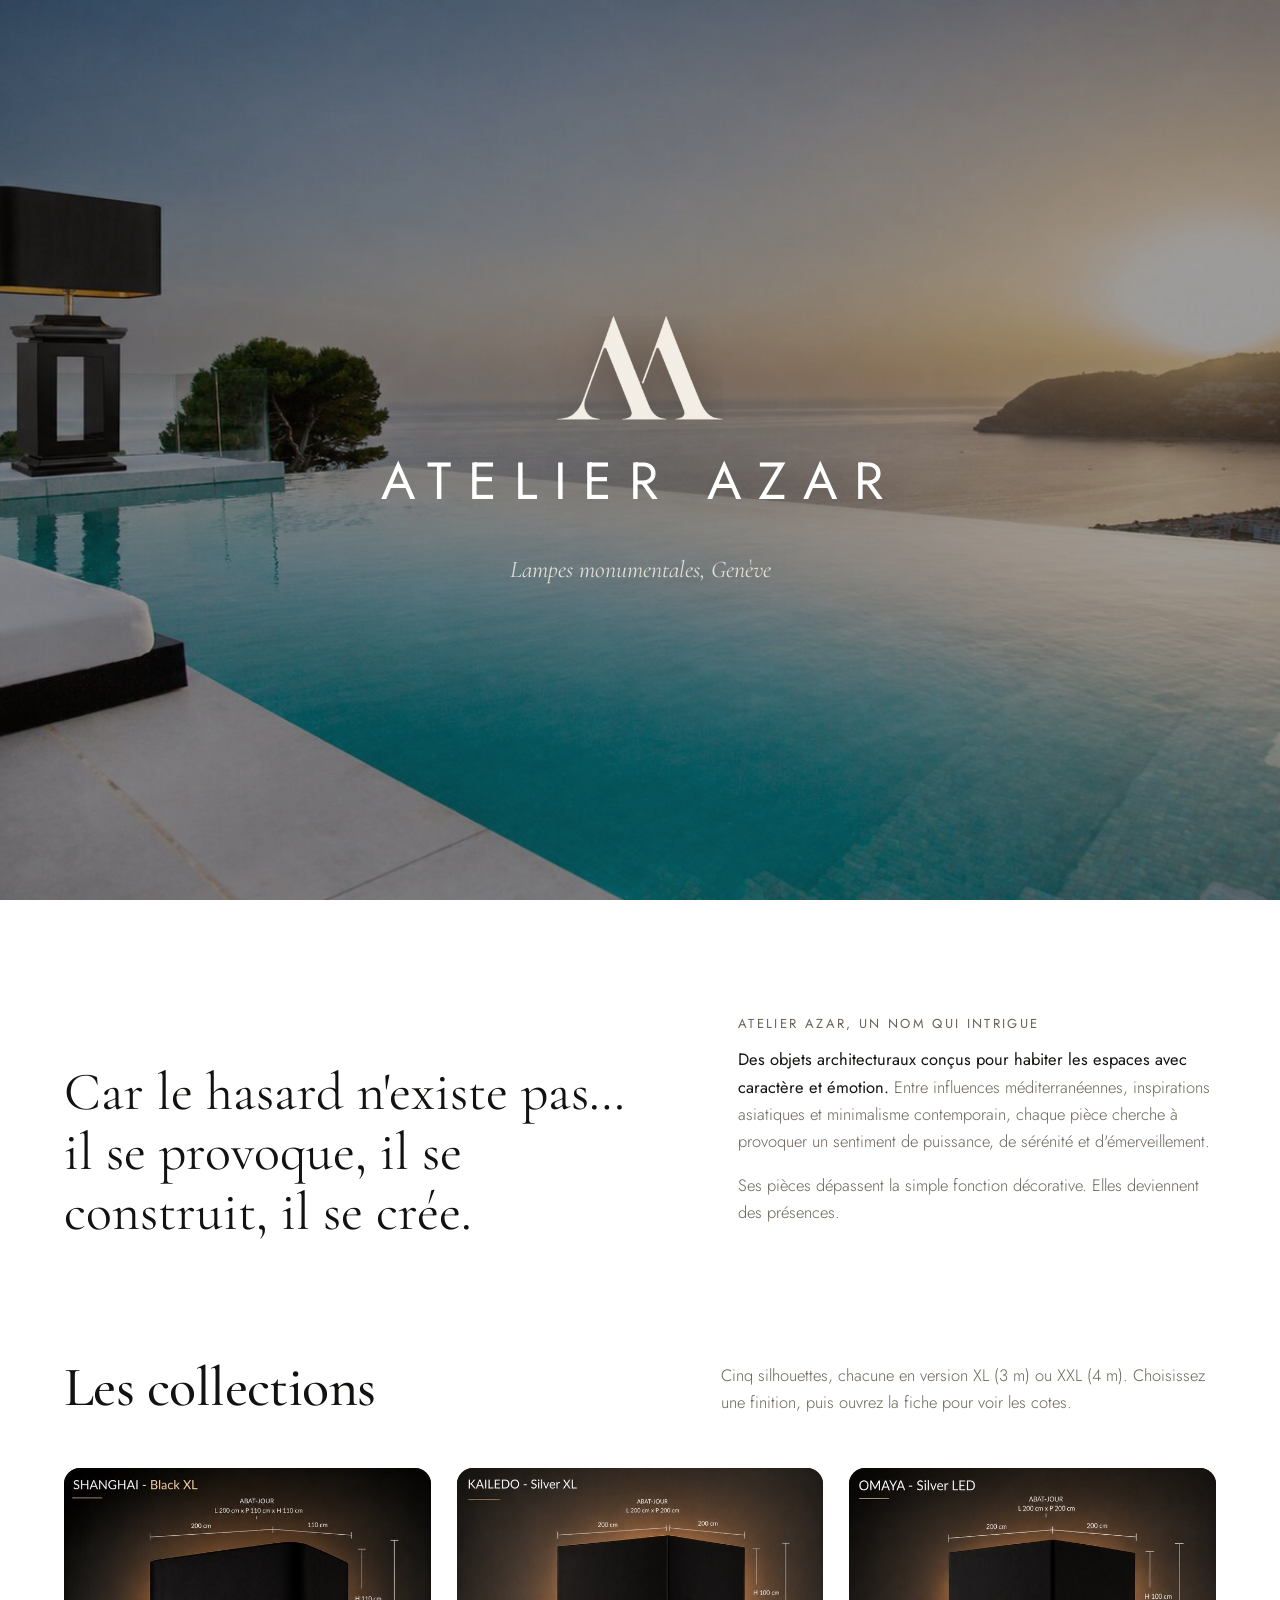
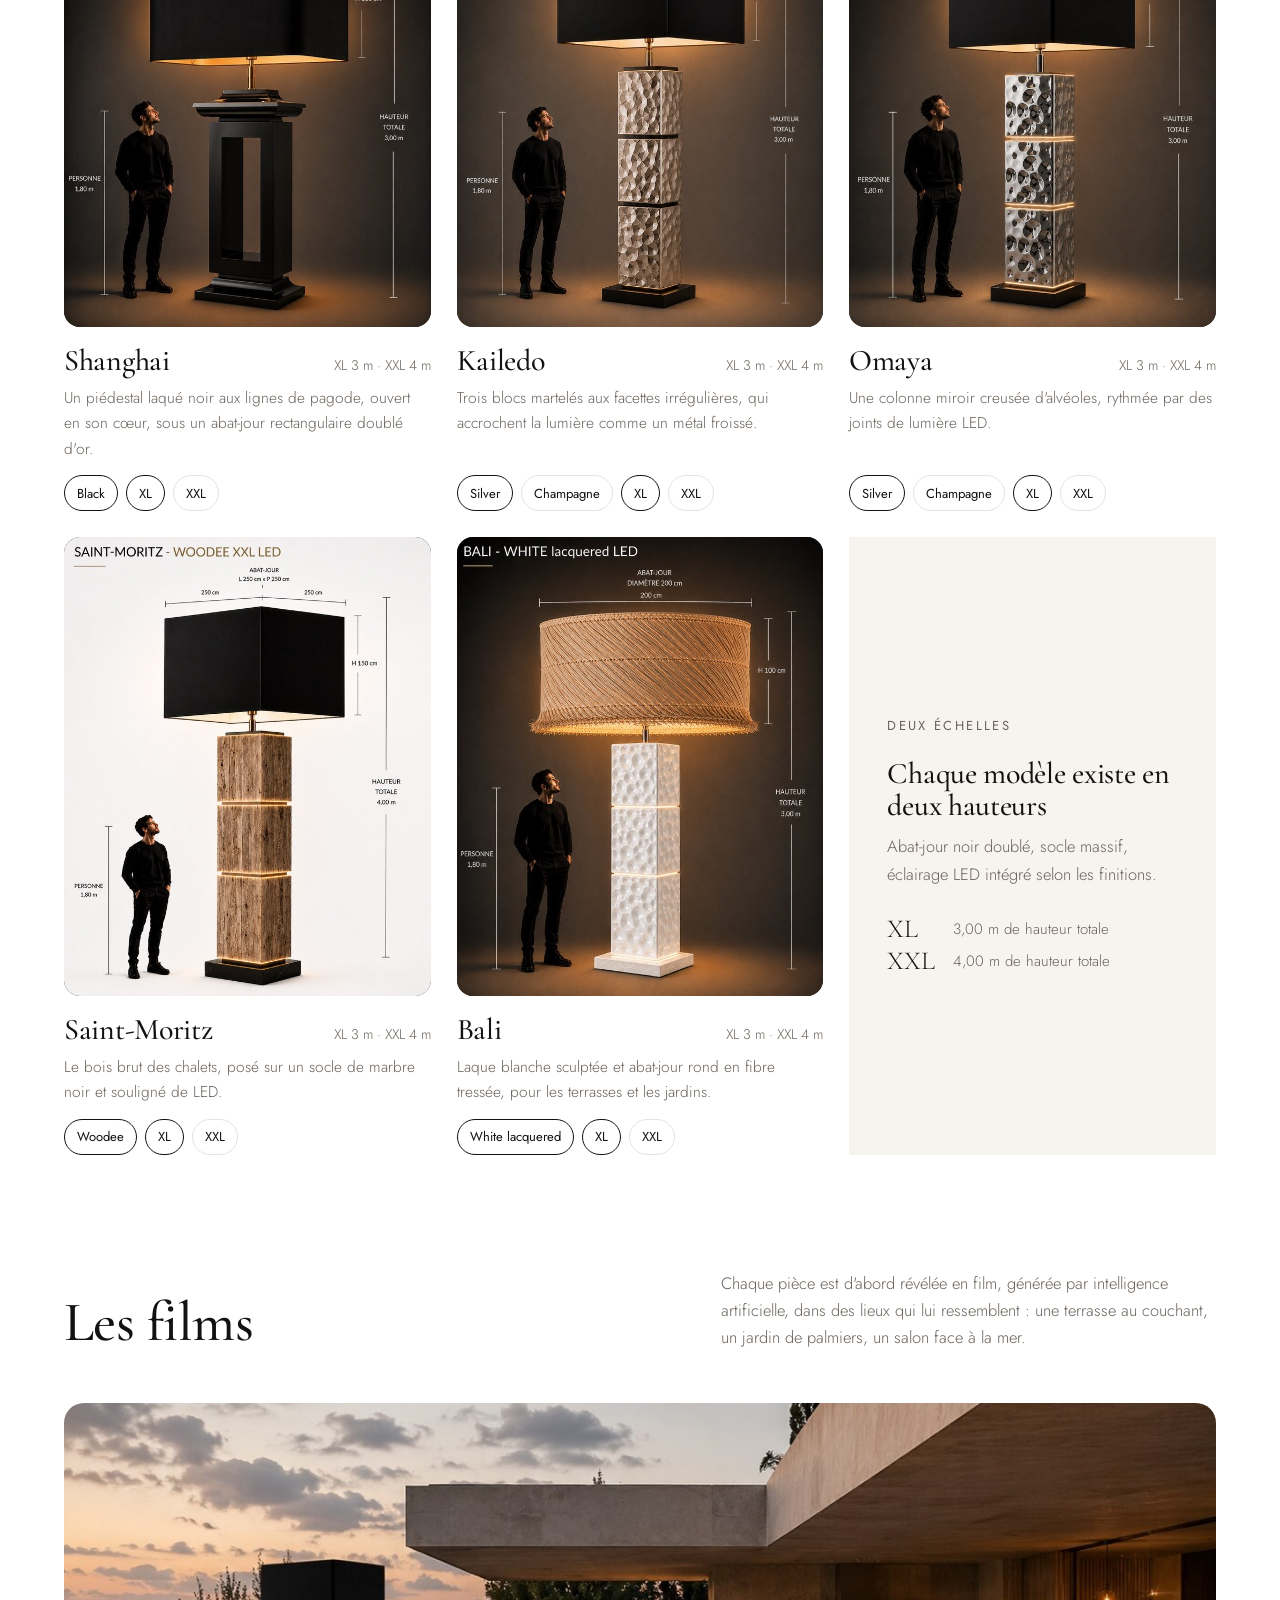
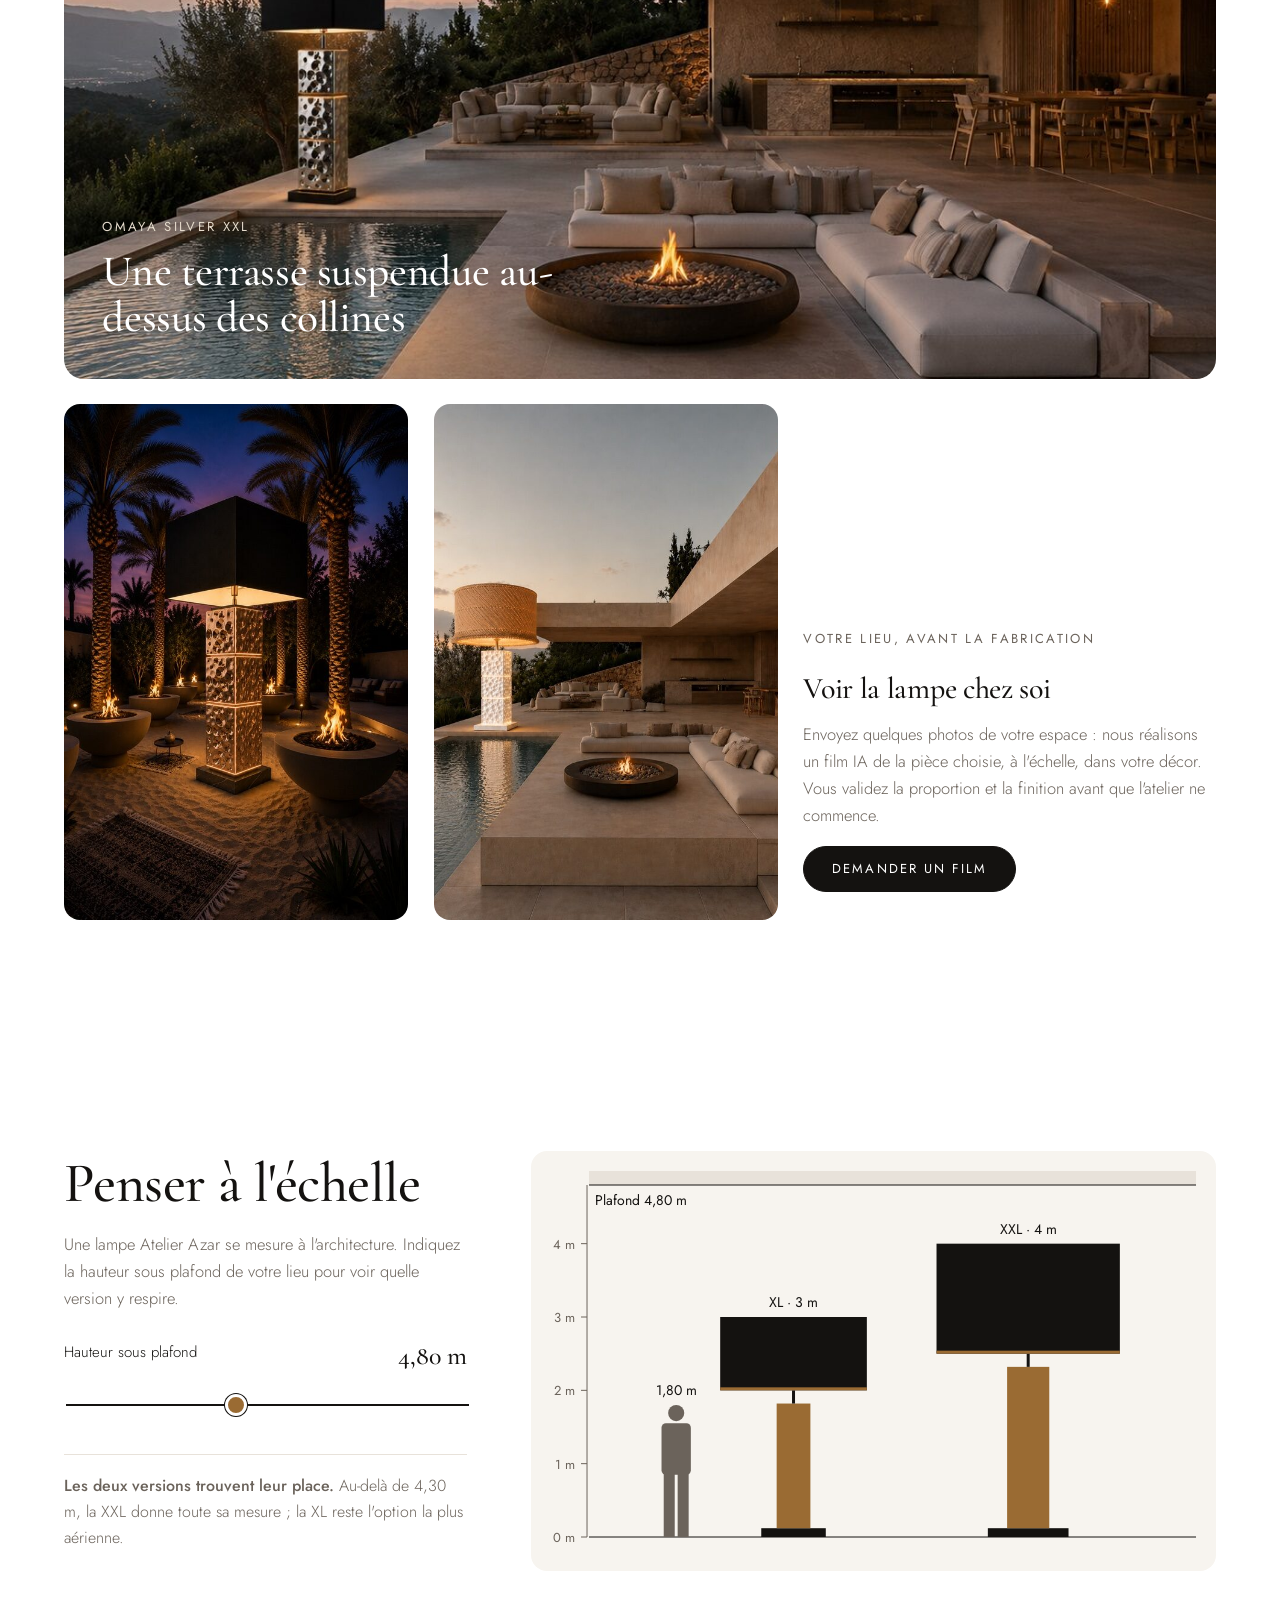
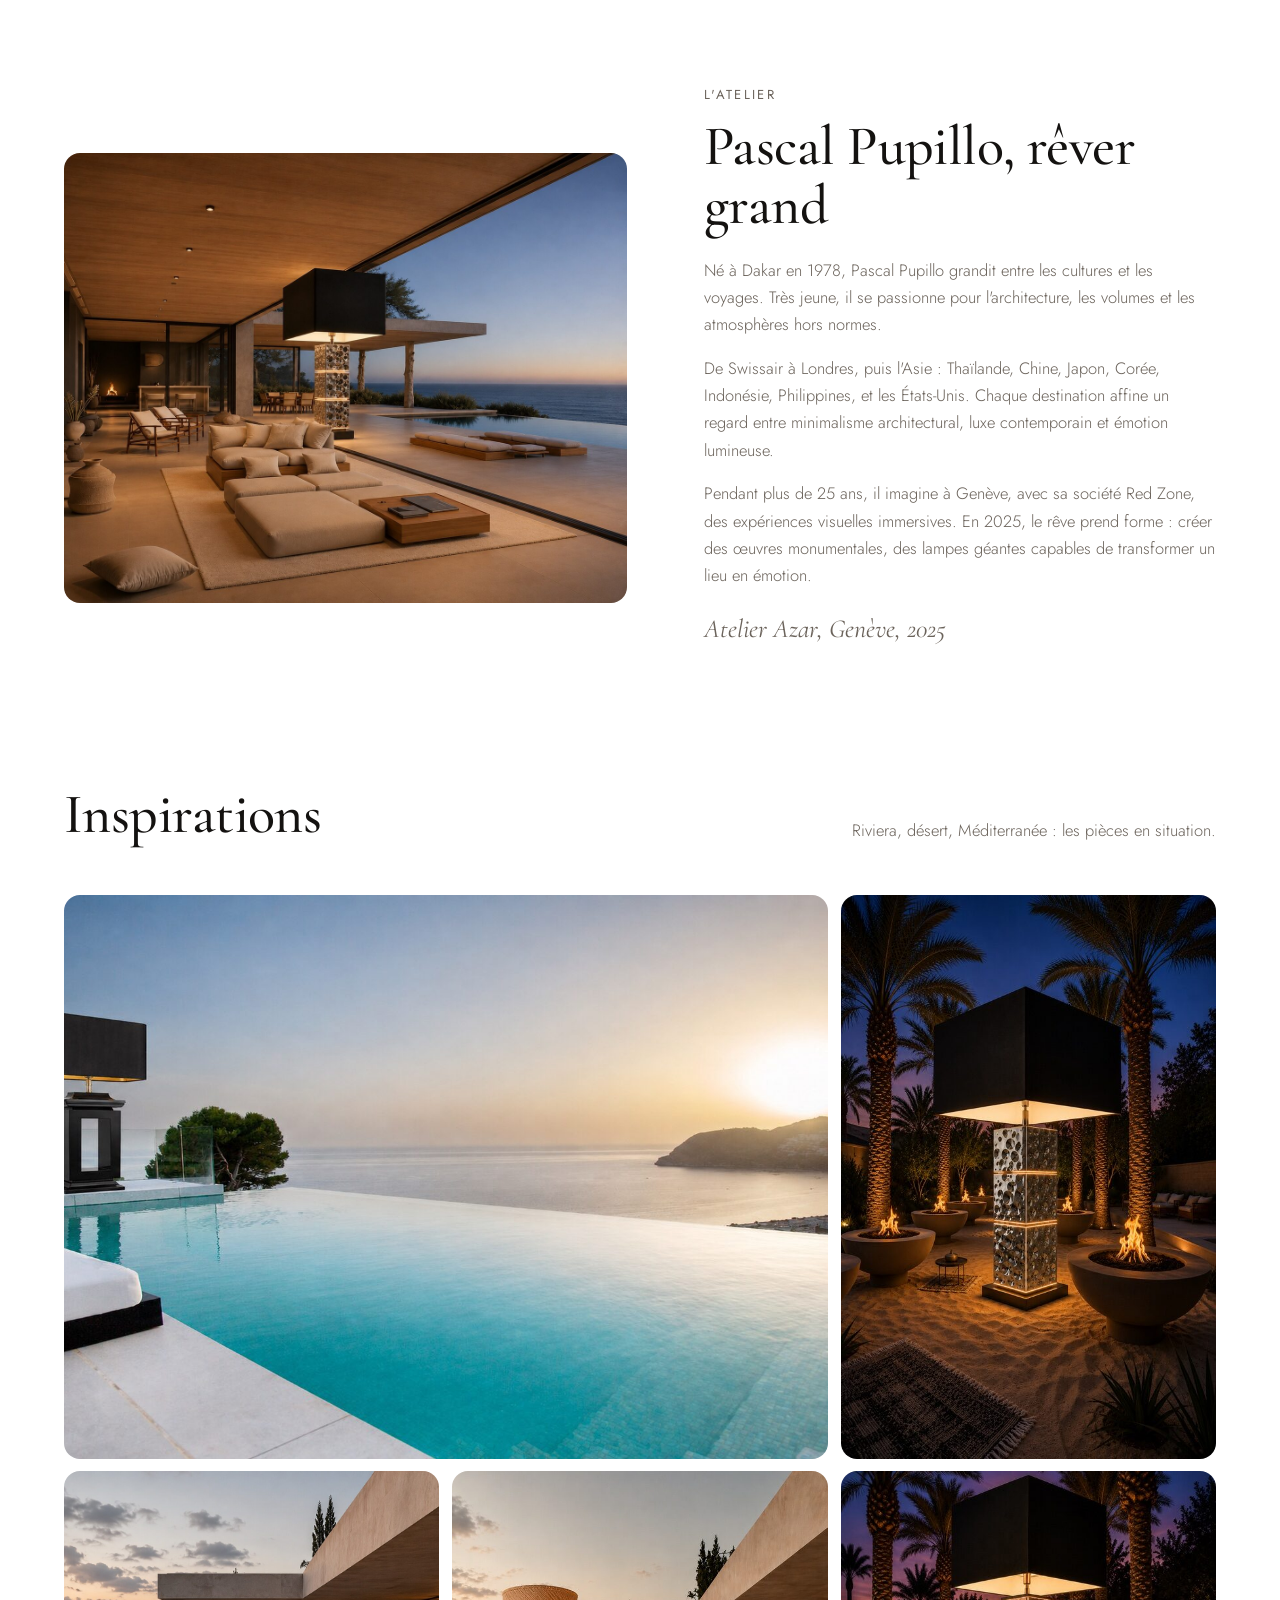
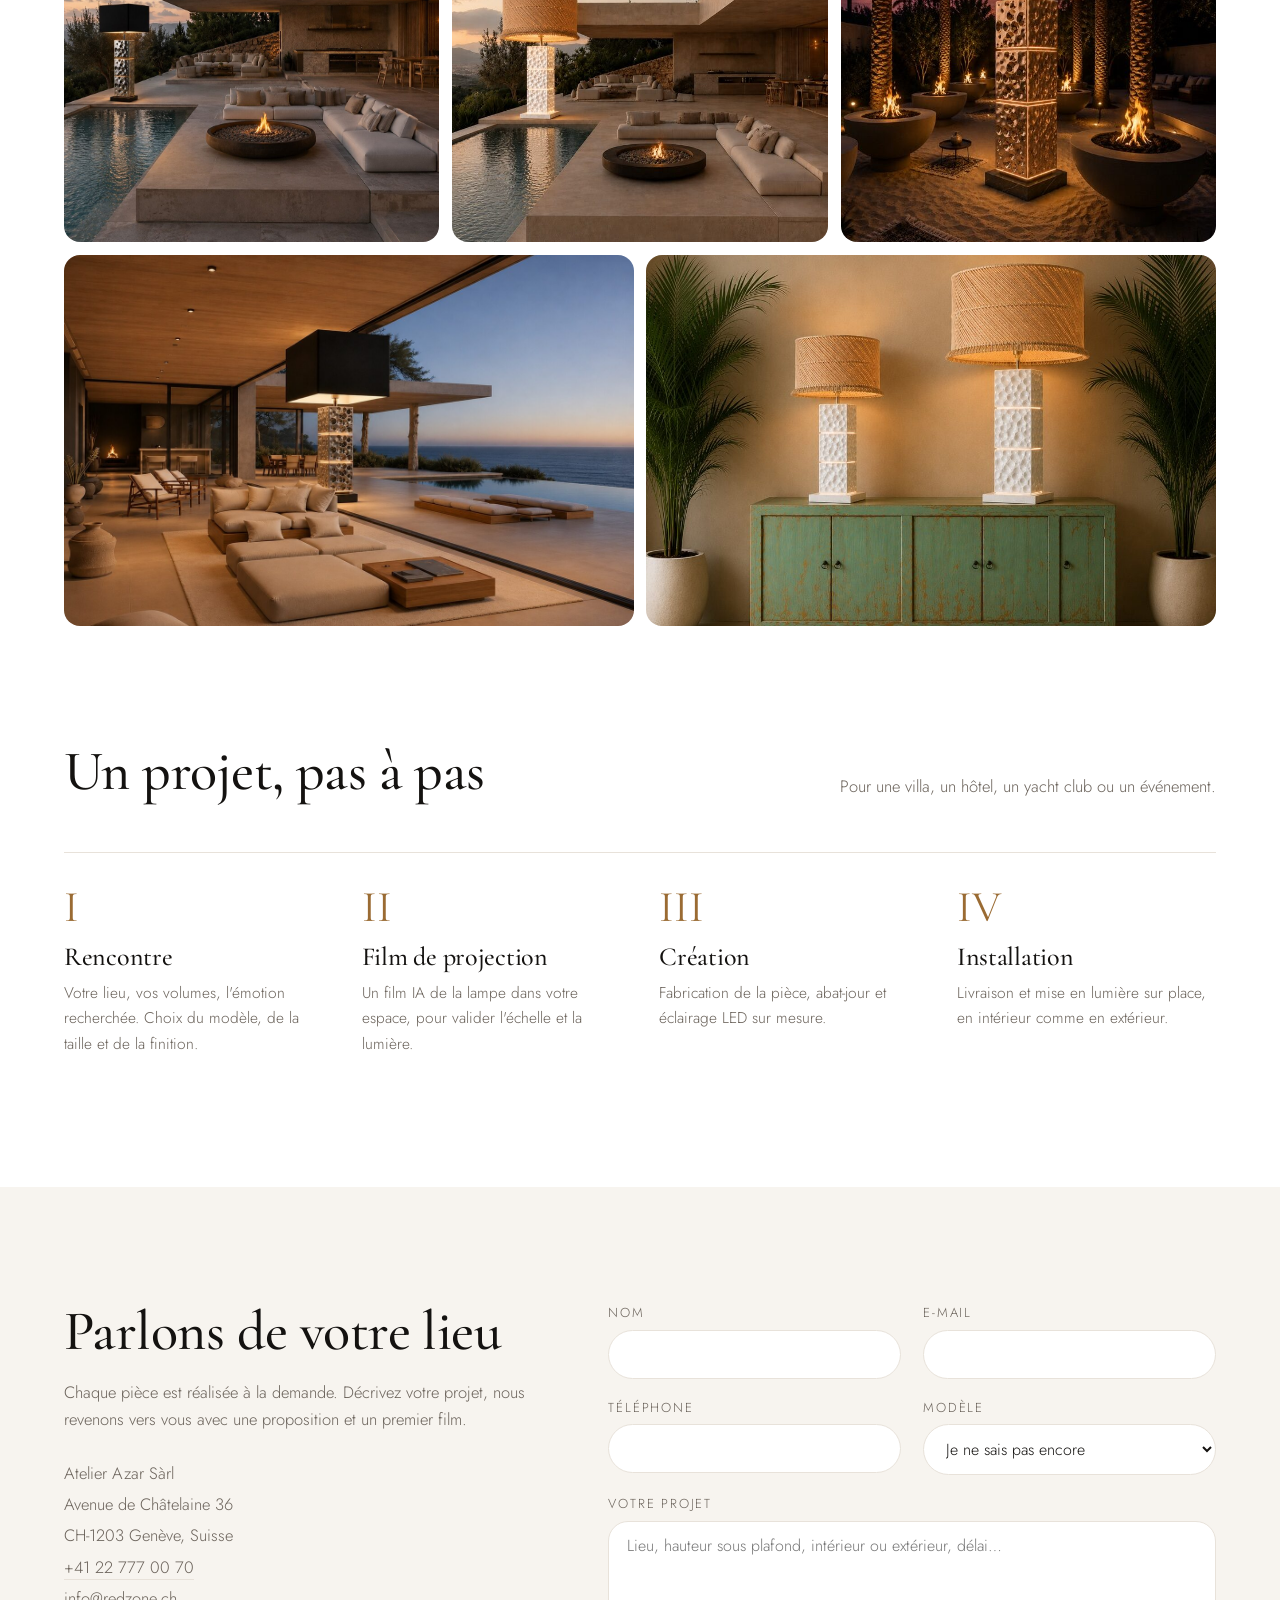
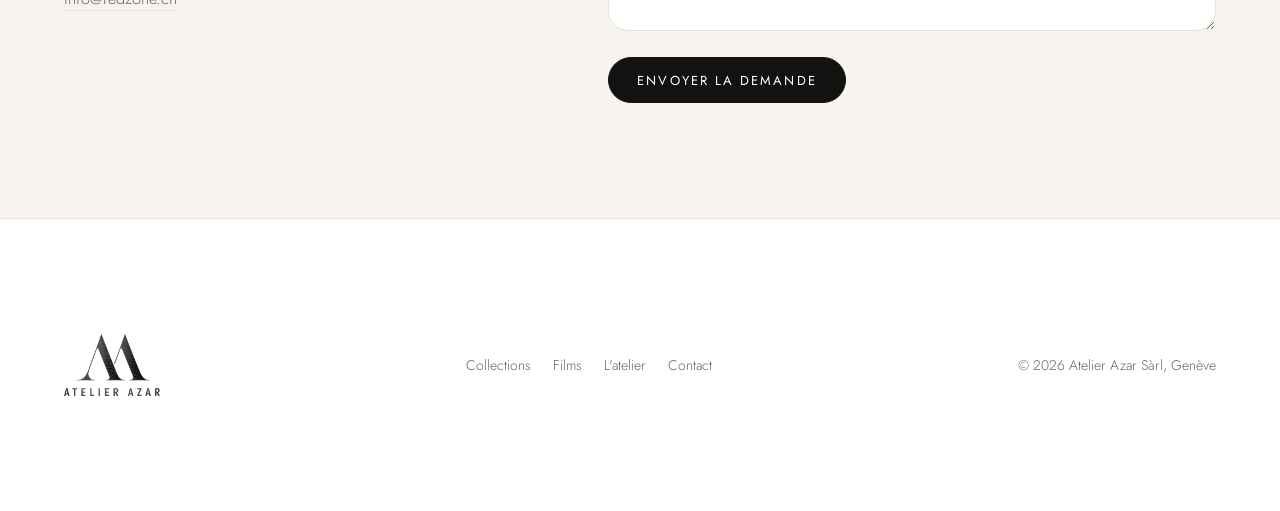
==== commit 4e82618f: "Atelier Azar: white layout, rounded buttons, menu/contact header and logo intro Switch the site to a" ====
--- a/atelier-azar/index.html
+++ b/atelier-azar/index.html
@@ -10,18 +10,17 @@
 <link rel="preconnect" href="https://fonts.gstatic.com" crossorigin>
 <link href="https://fonts.googleapis.com/css2?family=Cormorant+Garamond:wght@400;500;600&family=Jost:wght@300;400;500&display=swap" rel="stylesheet">
 <style>
-/* VOICE occasion, hushed luxury: a gallery of monumental light
+/* VOICE occasion, hushed luxury: a white gallery of monumental light
    IDEA the architect's elevation drawing: each lamp shown at true scale beside a person
-   PICTURE full-screen AI film of a lamp at an infinity pool, then a live scale drawing with ceiling slider
-   COLOUR white ground, ink #141210, night #0f0d0b bands, lamp-glow gold #b8864b
+   PICTURE full-screen AI film opened by the brand name being written, then a live scale drawing
+   COLOUR pure white ground (fixed, brand request), ink #141210, warm stone tint, lamp-glow gold #9a6b33
    TYPE Cormorant Garamond display + Jost text (geometric, like the logo lettering)
-   LAYOUT laptop: video full-bleed, logo centred in a split nav; phone: video full-screen, logo + menu */
-:root{color-scheme:light dark;--bg:light-dark(#ffffff,#0f0d0b);--ink:light-dark(#141210,#efe9df);--soft:light-dark(#5d5650,#b3aa9e);--line:light-dark(#e6e0d8,#2c2722);--tint:light-dark(#f6f2ec,#191512);--gold:light-dark(#9a6b33,#d0a067);--night:#0f0d0b;--nightink:#efe9df;--glow:#d0a067}
-:root[data-theme=light]{color-scheme:light}
-:root[data-theme=dark]{color-scheme:dark}
+   LAYOUT Menu top-left, logo centre, Contact pill top-right; video full-bleed; phone the same, compact */
+:root{color-scheme:light;--bg:#ffffff;--ink:#141210;--soft:#6b635b;--line:#e8e2da;--tint:#f7f4ef;--gold:#9a6b33;--night:#141210;--nightink:#ffffff;--glow:#9a6b33}
 *{box-sizing:border-box;min-width:0}
 [hidden]{display:none!important}
 html{scroll-behavior:smooth}
+section[id]{scroll-margin-top:72px}
 body{margin:0;background:var(--bg);color:var(--ink);font:300 16.5px/1.65 Jost,"Helvetica Neue",Arial,sans-serif;overflow-x:clip}
 img,video{display:block;max-width:100%}
 a{color:inherit}
@@ -31,33 +30,42 @@
 p{margin:0 0 1em}
 .band{padding-block:clamp(64px,9vw,128px);padding-left:max(5vw,16px,env(safe-area-inset-left,0px));padding-right:max(5vw,16px,env(safe-area-inset-right,0px))}
 .wrap{max-width:1240px;margin:0 auto}
-.dark{background:var(--night);color:var(--nightink);--soft:#b3aa9e;--line:#2c2722;--gold:#d0a067}
 .label{font:400 13px/1.4 Jost,sans-serif;letter-spacing:.18em;text-transform:uppercase;color:var(--soft)}
-.btn{display:inline-flex;align-items:center;gap:10px;min-height:48px;padding:0 26px;border:1px solid currentColor;background:none;color:inherit;font:400 13px Jost,sans-serif;letter-spacing:.18em;text-transform:uppercase;text-decoration:none;cursor:pointer;transition:background .3s,color .3s}
-.btn:hover,.btn:focus-visible{background:var(--ink);color:var(--bg);border-color:var(--ink)}
-.dark .btn:hover,.hero .btn:hover{background:var(--nightink);color:var(--night);border-color:var(--nightink)}
+.btn{display:inline-flex;align-items:center;justify-content:center;gap:10px;min-height:46px;padding:0 28px;border:1px solid currentColor;border-radius:999px;background:none;color:inherit;font:400 13px Jost,sans-serif;letter-spacing:.16em;text-transform:uppercase;text-decoration:none;cursor:pointer;transition:background .3s,color .3s,border-color .3s}
+.btn:hover,.btn:focus-visible{background:var(--ink);color:#fff;border-color:var(--ink)}
+.btn.fill{background:var(--ink);color:#fff;border-color:var(--ink)}
+.btn.fill:hover,.btn.fill:focus-visible{background:var(--gold);border-color:var(--gold)}
+.hero .btn{background:#fff;color:var(--ink);border-color:#fff}
+.hero .btn:hover{background:transparent;color:#fff}
 
 /* header */
-header{position:fixed;inset:0 0 auto;z-index:20;padding:calc(14px + env(safe-area-inset-top,0px)) max(5vw,16px,env(safe-area-inset-right,0px)) 14px max(5vw,16px,env(safe-area-inset-left,0px));display:grid;grid-template-columns:1fr auto 1fr;align-items:center;color:#fff;transition:background .4s,color .4s,padding .4s}
-header.solid{background:color-mix(in srgb,var(--bg) 94%,transparent);color:var(--ink);backdrop-filter:blur(10px);border-bottom:1px solid var(--line);padding-block:calc(8px + env(safe-area-inset-top,0px)) 8px}
-header nav{display:flex;gap:clamp(18px,2.4vw,36px)}
-header nav.r{justify-content:flex-end}
-header nav a{font:400 12.5px Jost,sans-serif;letter-spacing:.2em;text-transform:uppercase;text-decoration:none;padding:8px 0;border-bottom:1px solid transparent}
-header nav a:hover{border-color:currentColor}
-.logo{display:block;width:clamp(120px,11vw,150px);transition:width .4s}
-header.solid .logo{width:104px}
+header{position:fixed;inset:0 0 auto;z-index:20;padding:calc(16px + env(safe-area-inset-top,0px)) max(4vw,16px,env(safe-area-inset-right,0px)) 16px max(4vw,16px,env(safe-area-inset-left,0px));display:grid;grid-template-columns:1fr auto 1fr;align-items:center;color:#fff;transition:background .4s,color .4s,padding .4s,opacity .8s}
+header.solid{background:rgba(255,255,255,.96);color:var(--ink);backdrop-filter:blur(10px);border-bottom:1px solid var(--line);padding-block:calc(8px + env(safe-area-inset-top,0px)) 8px}
+.pill{display:inline-flex;align-items:center;gap:10px;min-height:42px;padding:0 20px;border:1px solid currentColor;border-radius:999px;background:none;color:inherit;font:400 12.5px Jost,sans-serif;letter-spacing:.18em;text-transform:uppercase;text-decoration:none;cursor:pointer;transition:background .3s,color .3s}
+.pill:hover,.pill:focus-visible{background:#fff;color:var(--ink);border-color:#fff}
+header.solid .pill:hover{background:var(--ink);color:#fff;border-color:var(--ink)}
+.menu-btn{justify-self:start;border-color:transparent;padding-left:4px}
+.menu-btn i{display:grid;gap:5px;width:22px}
+.menu-btn i::before,.menu-btn i::after{content:"";height:1.5px;background:currentColor}
+.menu-btn:hover{background:none!important;color:inherit!important;border-color:currentColor!important}
+.cta{justify-self:end}
+.logo{display:block;width:clamp(96px,9vw,128px);transition:width .4s}
+header.solid .logo{width:84px}
 .logo img{width:100%}
 .logo .ld{display:none}
 header.solid .logo .ll{display:none}
 header.solid .logo .ld{display:block}
-:root[data-theme=dark] header.solid .logo .ld{display:none}
-:root[data-theme=dark] header.solid .logo .ll{display:block}
-@media(prefers-color-scheme:dark){:root:not([data-theme=light]) header.solid .logo .ld{display:none}:root:not([data-theme=light]) header.solid .logo .ll{display:block}}
-.menu-btn{display:none;justify-self:end;background:none;border:0;color:inherit;font:400 12.5px Jost,sans-serif;letter-spacing:.2em;text-transform:uppercase;min-height:44px;cursor:pointer}
-@media(max-width:860px){header{grid-template-columns:1fr auto}header nav{display:none}.menu-btn{display:block}.logo{width:112px}}
-.drawer{position:fixed;inset:0;z-index:30;background:var(--night);color:var(--nightink);display:flex;flex-direction:column;justify-content:center;gap:6px;padding:max(8vw,24px)}
-.drawer a{font:500 38px/1.3 "Cormorant Garamond",serif;text-decoration:none}
-.drawer button{position:absolute;top:calc(18px + env(safe-area-inset-top,0px));right:max(5vw,16px);background:none;border:0;color:inherit;font:400 12.5px Jost;letter-spacing:.2em;text-transform:uppercase;min-height:44px;cursor:pointer}
+@media(max-width:520px){.menu-btn span,.cta span{display:none}.cta{padding:0 14px}.logo{width:84px}}
+.drawer{position:fixed;inset:0;z-index:30;background:#fff;color:var(--ink);display:grid;grid-template-columns:minmax(0,1fr) minmax(0,1fr);animation:dIn .45s ease}
+.drawer nav{display:flex;flex-direction:column;justify-content:center;gap:2px;padding:calc(90px + env(safe-area-inset-top,0px)) max(6vw,24px) 48px}
+.drawer nav a{font:400 clamp(34px,4.6vw,56px)/1.2 "Cormorant Garamond",serif;text-decoration:none;transition:color .3s,padding .3s}
+.drawer nav a:hover{color:var(--gold);padding-left:8px}
+.drawer aside{background:var(--tint) url(img/scene-salon.jpg) center/cover;position:relative}
+.drawer .info{position:absolute;left:24px;right:24px;bottom:24px;background:#fff;border-radius:18px;padding:20px 22px;font-size:15px;color:var(--soft)}
+.drawer>button{position:absolute;top:calc(16px + env(safe-area-inset-top,0px));left:max(4vw,16px);z-index:2;color:var(--ink)}
+.drawer .pill:hover{background:var(--ink);color:#fff;border-color:var(--ink)}
+@keyframes dIn{from{opacity:0;transform:translateY(-12px)}}
+@media(max-width:760px){.drawer{grid-template-columns:1fr}.drawer aside{display:none}}
 
 /* hero */
 .hero{position:relative;height:100svh;min-height:560px;color:#fff;overflow:hidden;background:#1d1a17}
@@ -68,7 +76,23 @@
 .hero h1{font-size:clamp(44px,6.2vw,92px);font-weight:400;max-width:12ch}
 .hero p{font-size:18px;max-width:30em;margin:18px 0 0;color:#efe9df}
 .hero .ctl{display:flex;flex-direction:column;align-items:flex-start;gap:14px}
-.vbtn{background:rgba(0,0,0,.25);border:1px solid rgba(255,255,255,.6);color:#fff;min-height:40px;padding:0 14px;font:400 12px Jost;letter-spacing:.16em;text-transform:uppercase;cursor:pointer}
+.vbtn{background:rgba(0,0,0,.2);border:1px solid rgba(255,255,255,.7);border-radius:999px;color:#fff;min-height:38px;padding:0 16px;font:400 12px Jost;letter-spacing:.16em;text-transform:uppercase;cursor:pointer}
+.hero .copy,header{opacity:1}
+.intro-on .hero .copy,.intro-on header{opacity:0;pointer-events:none}
+.hero .copy{transition:opacity 1.2s ease .2s}
+.opening{position:absolute;inset:0;z-index:3;display:grid;place-items:center;align-content:center;gap:clamp(14px,2.4vh,26px);color:#fff;pointer-events:none;transition:opacity 1.1s ease,transform 1.1s ease}
+.opening.out{opacity:0;transform:translateY(-3vh)}
+.opening .mono{width:clamp(110px,13vw,180px);clip-path:inset(100% 0 0 0);animation:wipe 1.6s cubic-bezier(.6,0,.2,1) .3s forwards;filter:drop-shadow(0 2px 18px rgba(0,0,0,.25))}
+.opening svg{width:min(86vw,620px);height:auto;overflow:visible}
+.opening text{font:400 64px Jost,sans-serif;letter-spacing:.32em;fill:#fff;fill-opacity:0;stroke:#fff;stroke-width:1.1;stroke-dasharray:420;stroke-dashoffset:420;animation:write 2.6s cubic-bezier(.45,0,.25,1) 1.2s forwards,fillin 1s ease 3.3s forwards}
+.opening .tag{font:italic 400 clamp(18px,2vw,24px) "Cormorant Garamond",serif;opacity:0;animation:fade 1s ease 3.6s forwards}
+@keyframes wipe{to{clip-path:inset(0 0 0 0)}}
+@keyframes write{to{stroke-dashoffset:0}}
+.intro-on .hero::after{background:rgba(10,8,6,.4)}
+@keyframes fillin{to{fill-opacity:1;stroke-width:0}}
+@keyframes fade{to{opacity:.9}}
+.hero.dim::after{background:rgba(10,8,6,.38)}
+.hero::after{transition:background 1.2s}
 .ai{font-size:13px;color:rgba(255,255,255,.8)}
 @media(max-width:700px){.hero .copy{grid-template-columns:1fr}.hero .copy>div:first-child{order:0;justify-self:start}.hero .ctl{flex-direction:row;flex-wrap:wrap;align-items:center}}
 
@@ -102,7 +126,9 @@
 .card.intro dd{margin:0;color:var(--soft);align-self:center}
 
 /* films */
-.films .lead{position:relative;aspect-ratio:16/8;min-height:340px;overflow:hidden;margin-bottom:clamp(16px,2vw,28px)}
+.films .lead{position:relative;aspect-ratio:16/8;min-height:340px;overflow:hidden;margin-bottom:clamp(16px,2vw,28px);border-radius:20px}
+.films .row figure,.card .ph,.mosaic button,.atelier img,.fig{border-radius:16px;overflow:hidden}
+.opts button{border-radius:999px}
 .films video{width:100%;height:100%;object-fit:cover}
 .films .lead figcaption{position:absolute;left:clamp(18px,3vw,40px);bottom:clamp(18px,3vw,40px);right:18px;max-width:30em;color:#fff;text-shadow:0 1px 18px rgba(0,0,0,.5)}
 .films .lead figcaption h3{font-size:clamp(28px,3.4vw,44px)}
@@ -161,29 +187,30 @@
 form{display:grid;grid-template-columns:1fr 1fr;gap:18px 22px}
 form .full{grid-column:1/-1}
 form label{display:block;font-size:13px;letter-spacing:.14em;text-transform:uppercase;color:var(--soft);margin-bottom:6px}
-form input,form select,form textarea{width:100%;font:300 16px Jost,sans-serif;color:var(--nightink);background:transparent;border:0;border-bottom:1px solid #4a423a;padding:10px 0;border-radius:0}
+.contact{background:var(--tint)}
+form input,form select,form textarea{width:100%;font:300 16px Jost,sans-serif;color:var(--ink);background:#fff;border:1px solid var(--line);padding:12px 18px;border-radius:999px}
+form textarea{border-radius:20px}
 form select option{color:#141210}
 form textarea{min-height:110px;resize:vertical}
 form input:focus,form select:focus,form textarea:focus{outline:none;border-color:var(--glow)}
-.ok{grid-column:1/-1;border:1px solid var(--glow);padding:16px 18px;font-size:15.5px}
+.ok{grid-column:1/-1;border:1px solid var(--glow);border-radius:16px;background:#fff;padding:16px 18px;font-size:15.5px}
 @media(max-width:860px){.contact .wrap{grid-template-columns:1fr}}
 @media(max-width:520px){form{grid-template-columns:1fr}}
 
-footer{border-top:1px solid #2c2722;padding-block:36px calc(36px + env(safe-area-inset-bottom,0px))}
-footer .wrap{display:flex;flex-wrap:wrap;justify-content:space-between;align-items:center;gap:20px;font-size:14px;color:#b3aa9e}
-footer img{width:110px}
+footer{border-top:1px solid var(--line);padding-block:40px calc(40px + env(safe-area-inset-bottom,0px))}
+footer .wrap{display:flex;flex-wrap:wrap;justify-content:space-between;align-items:center;gap:20px;font-size:14px;color:var(--soft)}
+footer img{width:96px}
 footer nav{display:flex;flex-wrap:wrap;gap:22px}
 footer a{text-decoration:none}
 
 /* lightbox */
-.lb{position:fixed;inset:0;z-index:40;background:rgba(10,8,6,.94);display:grid;grid-template-columns:minmax(0,1fr) minmax(0,360px);gap:32px;align-items:center;padding:calc(56px + env(safe-area-inset-top,0px)) max(5vw,16px) calc(32px + env(safe-area-inset-bottom,0px));color:#efe9df}
-.lb img{max-height:calc(100svh - 120px);margin:0 auto;object-fit:contain}
-.lb .x{position:absolute;top:calc(14px + env(safe-area-inset-top,0px));right:max(5vw,16px);background:none;border:0;color:inherit;font:400 12.5px Jost;letter-spacing:.2em;text-transform:uppercase;min-height:44px;cursor:pointer}
+.lb{position:fixed;inset:0;z-index:40;background:rgba(255,255,255,.98);display:grid;grid-template-columns:minmax(0,1fr) minmax(0,360px);gap:32px;align-items:center;padding:calc(64px + env(safe-area-inset-top,0px)) max(5vw,16px) calc(32px + env(safe-area-inset-bottom,0px));color:var(--ink)}
+.lb img{max-height:calc(100svh - 120px);margin:0 auto;object-fit:contain;border-radius:16px}
+.lb .x{position:absolute;top:calc(14px + env(safe-area-inset-top,0px));right:max(5vw,16px)}
+.lb .x:hover{background:var(--ink);color:#fff}
 .lb table{width:100%;border-collapse:collapse;font-size:15px;margin-top:18px}
-.lb td{padding:9px 0;border-bottom:1px solid #2c2722}
+.lb td{padding:9px 0;border-bottom:1px solid var(--line)}
 .lb td+td{text-align:right;white-space:nowrap}
-.lb .opts button{color:#efe9df;border-color:#4a423a}
-.lb .opts button[aria-pressed=true]{border-color:#efe9df}
 .lb.pic{grid-template-columns:1fr}
 .lb.pic aside{display:none}
 @media(max-width:800px){.lb{grid-template-columns:1fr;align-content:start;overflow-y:auto}.lb img{max-height:62svh}}
@@ -192,25 +219,29 @@
 </head>
 <body>
 
+<script>try{if(!matchMedia('(prefers-reduced-motion: reduce)').matches&&!sessionStorage.getItem('azarIntro'))document.documentElement.classList.add('intro-on')}catch(e){document.documentElement.classList.add('intro-on')}</script>
 <header id="top">
-  <nav aria-label="Navigation principale">
-    <a href="#collections">Collections</a><a href="#films">Films</a><a href="#echelle">Échelle</a>
-  </nav>
+  <button class="pill menu-btn" id="menuBtn" aria-expanded="false" aria-controls="drawer"><i></i><span>Menu</span></button>
   <a class="logo" href="#accueil" aria-label="Atelier Azar, accueil"><img class="ll" src="img/logo-light.png" alt="Atelier Azar"><img class="ld" src="img/logo-dark.png" alt=""></a>
-  <nav class="r" aria-label="Navigation secondaire">
-    <a href="#atelier">L'atelier</a><a href="#inspirations">Inspirations</a><a href="#contact">Contact</a>
-  </nav>
-  <button class="menu-btn" id="menuBtn" aria-expanded="false">Menu</button>
+  <a class="pill cta" href="#contact"><span>Contact</span><span aria-hidden="true" style="display:inline">→</span></a>
 </header>
 <div class="drawer" id="drawer" hidden>
-  <button id="drawerClose">Fermer</button>
-  <a href="#collections">Collections</a><a href="#films">Films</a><a href="#echelle">Échelle</a><a href="#atelier">L'atelier</a><a href="#inspirations">Inspirations</a><a href="#contact">Contact</a>
+  <button class="pill" id="drawerClose">Fermer</button>
+  <nav aria-label="Menu">
+    <a href="#collections">Collections</a><a href="#films">Les films</a><a href="#echelle">Penser à l'échelle</a><a href="#atelier">L'atelier</a><a href="#inspirations">Inspirations</a><a href="#projet">Un projet</a><a href="#contact">Contact</a>
+  </nav>
+  <aside><p class="info">Atelier Azar Sàrl · Avenue de Châtelaine 36, CH-1203 Genève<br>+41 22 777 00 70 · info@redzone.ch</p></aside>
 </div>
 
 <main>
 <section class="hero" id="accueil">
   <!-- Remplacez video/riviera.mp4 par votre film IA (16:9, 1920×1080, 8 à 15 s, sans son, ~3 Mo) -->
   <video class="v" autoplay muted loop playsinline preload="auto" poster="img/scene-riviera.jpg"><source src="video/riviera.mp4" type="video/mp4"></video>
+  <div class="opening" id="intro" aria-hidden="true">
+    <img class="mono" src="img/mono-light.png" alt="">
+    <svg viewBox="0 0 760 90"><text x="380" y="70" text-anchor="middle">ATELIER AZAR</text></svg>
+    <p class="tag">Lampes monumentales, Genève</p>
+  </div>
   <div class="copy">
     <div>
       <h1>La lumière devient sculpture</h1>
@@ -244,7 +275,7 @@
   </div>
 </section>
 
-<section class="band dark films" id="films">
+<section class="band films" id="films" style="padding-top:0">
   <div class="wrap">
     <div class="head">
       <h2>Les films</h2>
@@ -261,7 +292,7 @@
         <p class="label">Votre lieu, avant la fabrication</p>
         <h3 style="margin:12px 0 16px">Voir la lampe chez soi</h3>
         <p>Envoyez quelques photos de votre espace : nous réalisons un film IA de la pièce choisie, à l'échelle, dans votre décor. Vous validez la proportion et la finition avant que l'atelier ne commence.</p>
-        <p><a class="btn" href="#contact">Demander un film</a></p>
+        <p><a class="btn fill" href="#contact">Demander un film</a></p>
       </div>
     </div>
   </div>
@@ -315,11 +346,11 @@
   </div>
 </section>
 
-<section class="band dark contact" id="contact">
+<section class="band contact" id="contact">
   <div class="wrap">
     <div>
       <h2>Parlons de votre lieu</h2>
-      <p style="margin-top:18px;color:#b3aa9e">Chaque pièce est réalisée à la demande. Décrivez votre projet, nous revenons vers vous avec une proposition et un premier film.</p>
+      <p style="margin-top:18px;color:var(--soft)">Chaque pièce est réalisée à la demande. Décrivez votre projet, nous revenons vers vous avec une proposition et un premier film.</p>
       <address>
         Atelier Azar Sàrl<br>
         Avenue de Châtelaine 36<br>
@@ -334,22 +365,22 @@
       <div><label for="f-tel">Téléphone</label><input id="f-tel" name="tel" type="tel" autocomplete="tel"></div>
       <div><label for="f-model">Modèle</label><select id="f-model" name="model"><option>Je ne sais pas encore</option></select></div>
       <div class="full"><label for="f-msg">Votre projet</label><textarea id="f-msg" name="msg" placeholder="Lieu, hauteur sous plafond, intérieur ou extérieur, délai…"></textarea></div>
-      <div class="full"><button class="btn" type="submit">Envoyer la demande</button></div>
+      <div class="full"><button class="btn fill" type="submit">Envoyer la demande</button></div>
     </form>
   </div>
 </section>
 </main>
 
-<footer class="dark band">
-  <div class="wrap">
-    <img src="img/logo-light.png" alt="Atelier Azar">
+<footer class="band">
+  <div class="wrap">
+    <img src="img/logo-dark.png" alt="Atelier Azar">
     <nav><a href="#collections">Collections</a><a href="#films">Films</a><a href="#atelier">L'atelier</a><a href="#contact">Contact</a></nav>
     <span>© 2026 Atelier Azar Sàrl, Genève</span>
   </div>
 </footer>
 
 <div class="lb" id="lb" hidden role="dialog" aria-modal="true" aria-label="Fiche produit">
-  <button class="x" id="lbClose">Fermer</button>
+  <button class="x pill" id="lbClose">Fermer</button>
   <img id="lbImg" alt="">
   <aside id="lbInfo"></aside>
 </div>
@@ -379,7 +410,7 @@
 const openLB=()=>{last=document.activeElement;lb.hidden=false;document.body.style.overflow='hidden';document.getElementById('lbClose').focus()};
 const closeLB=()=>{lb.hidden=true;document.body.style.overflow='';last&&last.focus()};
 const drawP=id=>{const c=C.find(x=>x.id==id),s=st[id],f=c.f[s.f],sp=c.s[s.s];lbImg.src=`img/${f.img[s.s]}.jpg`;lbImg.alt=`${c.name} ${f.n} ${s.s}, fiche à l'échelle`;
- lbInfo.innerHTML=`<p class="label" style="color:#b3aa9e">Collection</p><h2 style="margin:8px 0 14px">${c.name} ${s.s}</h2><p style="color:#b3aa9e">${c.d}</p>
+ lbInfo.innerHTML=`<p class="label">Collection</p><h2 style="margin:8px 0 14px">${c.name} ${s.s}</h2><p style="color:var(--soft)">${c.d}</p>
  <div class="opts">${c.f.map((x,i)=>`<button data-f="${i}" aria-pressed="${i==s.f}">${x.n}</button>`).join('')}${['XL','XXL'].map(z=>`<button data-s="${z}" aria-pressed="${z==s.s}">${z}</button>`).join('')}</div>
  <table><tr><td>Abat-jour</td><td>${sp[0]}</td></tr><tr><td>Hauteur abat-jour</td><td>${sp[1]}</td></tr><tr><td>Hauteur totale</td><td>${sp[2]}</td></tr><tr><td>Finition</td><td>${f.n}</td></tr>${c.led?`<tr><td>Éclairage LED</td><td>${c.led}</td></tr>`:''}</table>
  <p style="margin-top:24px"><a class="btn" href="#contact" data-close>Demander un devis</a></p>`;lbInfo.dataset.id=id};
@@ -412,6 +443,11 @@
 const vio=new IntersectionObserver(es=>es.forEach(en=>{const v=en.target;if(en.isIntersecting&&!rm&&!(v==hero&&ht.getAttribute('aria-pressed')=='true')){const p=v.play();p&&p.catch(()=>{})}else v.pause()}),{threshold:.25});
 vids.forEach(v=>vio.observe(v));
 ht.onclick=()=>{const paused=ht.getAttribute('aria-pressed')=='true';if(paused){hero.play().catch(()=>{});ht.textContent='Pause';ht.setAttribute('aria-pressed','false')}else{hero.pause();ht.textContent='Lecture';ht.setAttribute('aria-pressed','true')}};
+
+/* intro: monogram wipe, name written, then hand over to header + headline */
+const root=document.documentElement,intro=document.getElementById('intro');
+const endIntro=()=>{if(!root.classList.contains('intro-on'))return;intro.classList.add('out');root.classList.remove('intro-on');try{sessionStorage.setItem('azarIntro','1')}catch(e){}};
+if(root.classList.contains('intro-on')){setTimeout(endIntro,5600);addEventListener('wheel',endIntro,{once:true,passive:true});addEventListener('touchmove',endIntro,{once:true,passive:true});addEventListener('keydown',endIntro,{once:true})}else intro.hidden=true;
 
 /* scale drawing */
 const fig=document.getElementById('fig'),ceil=document.getElementById('ceil'),out=document.getElementById('ceilOut'),ver=document.getElementById('verdict');
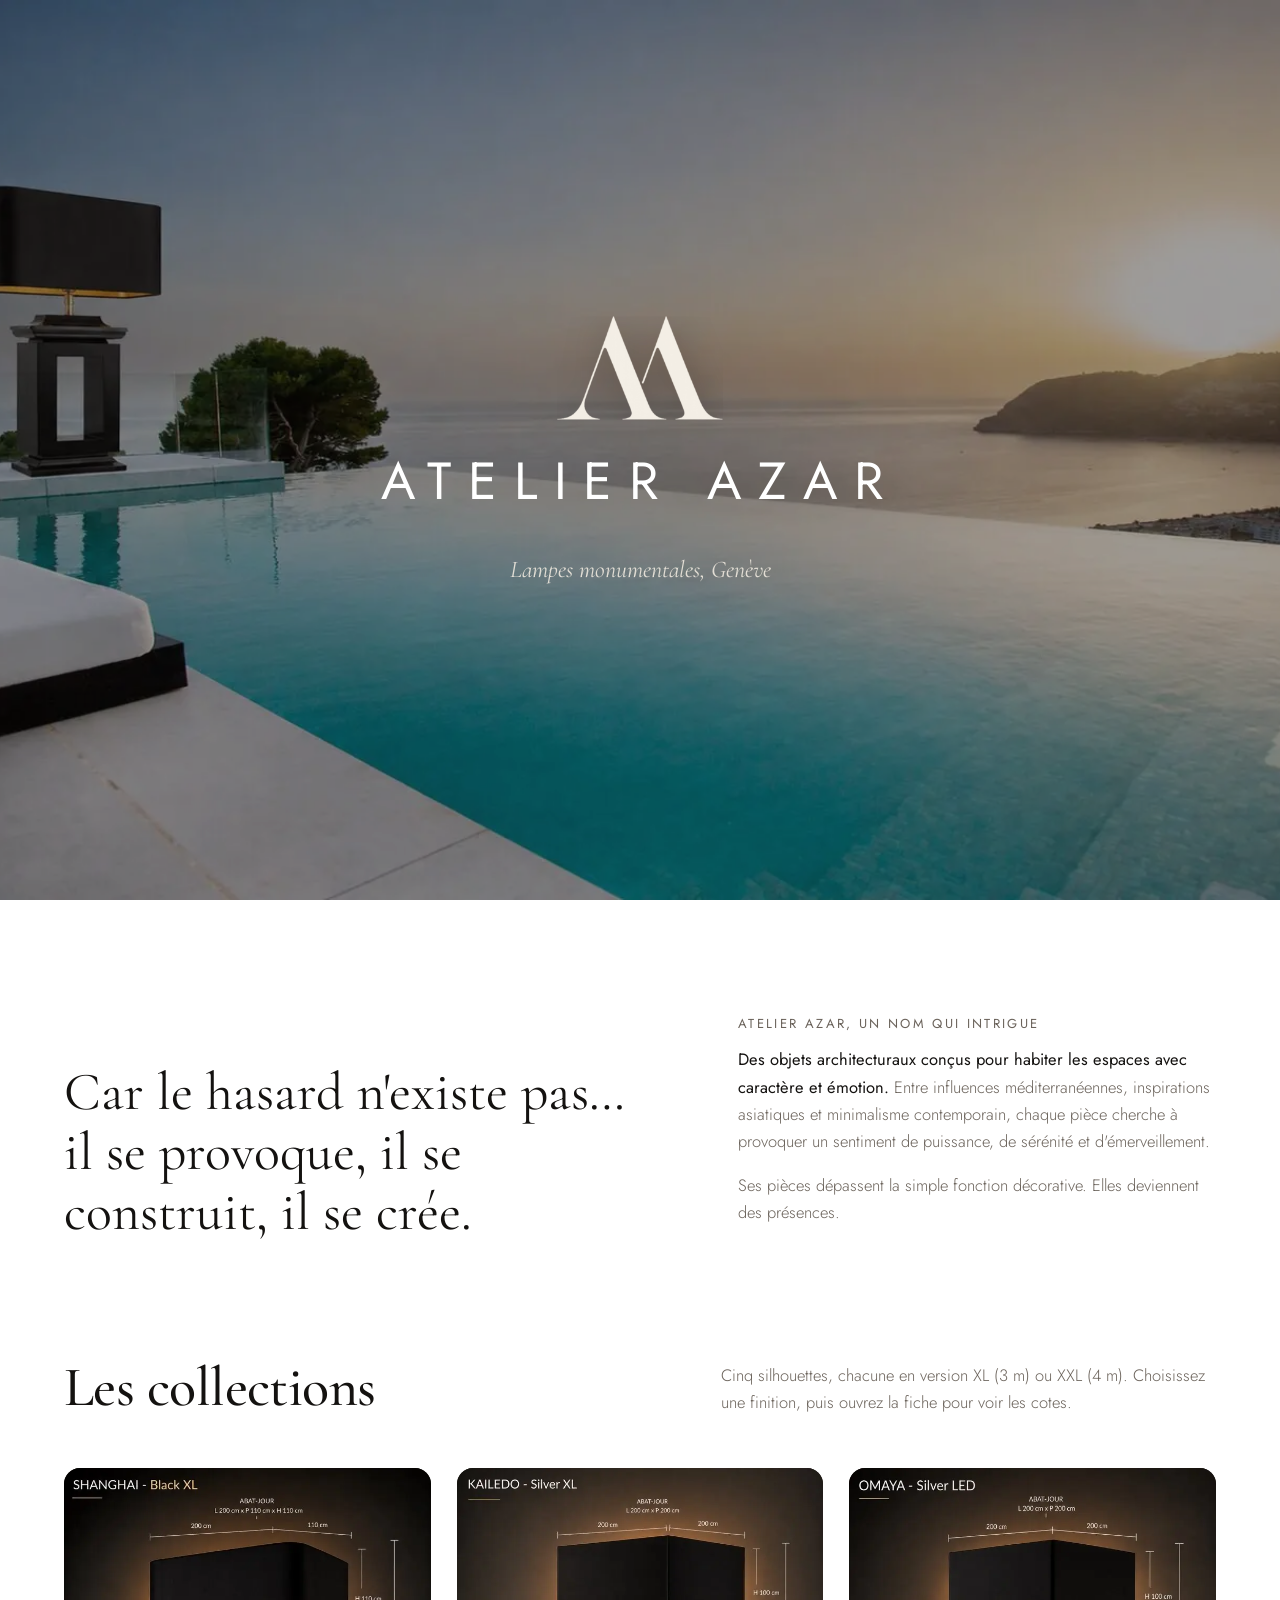
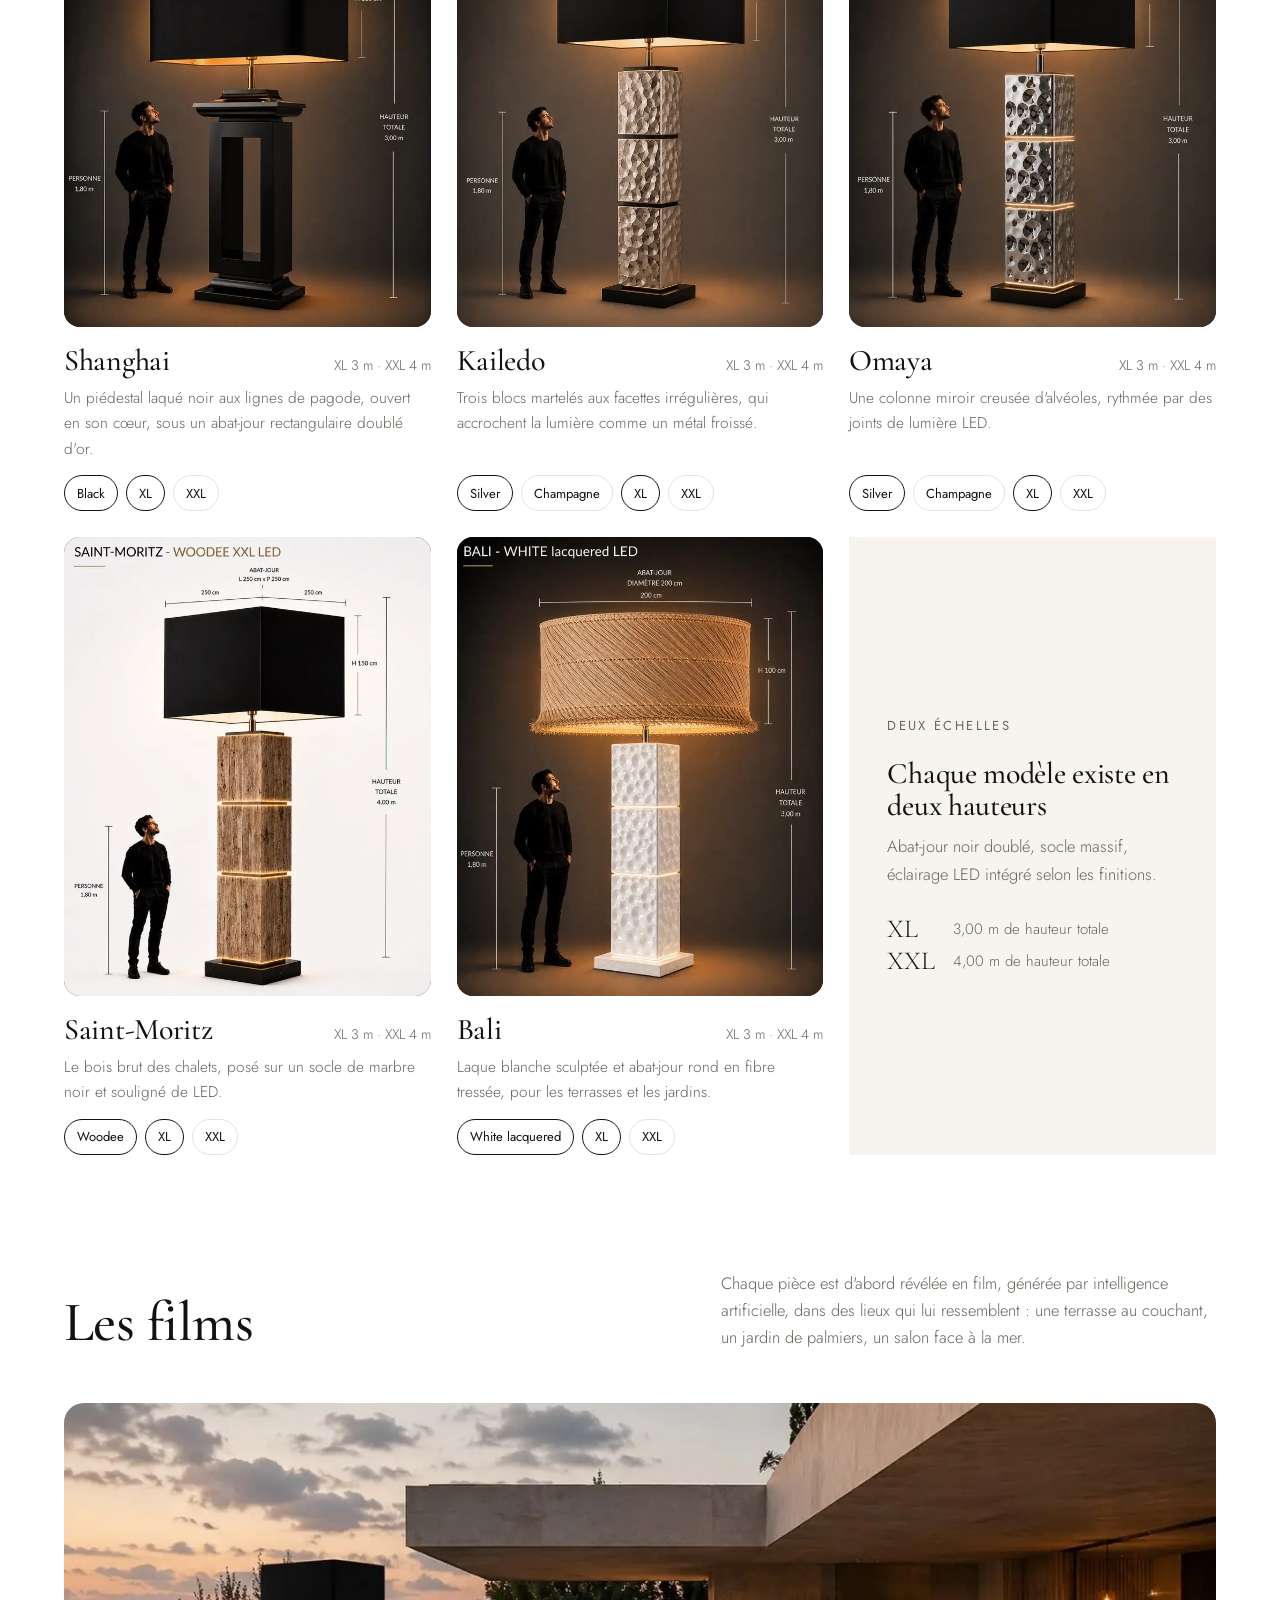
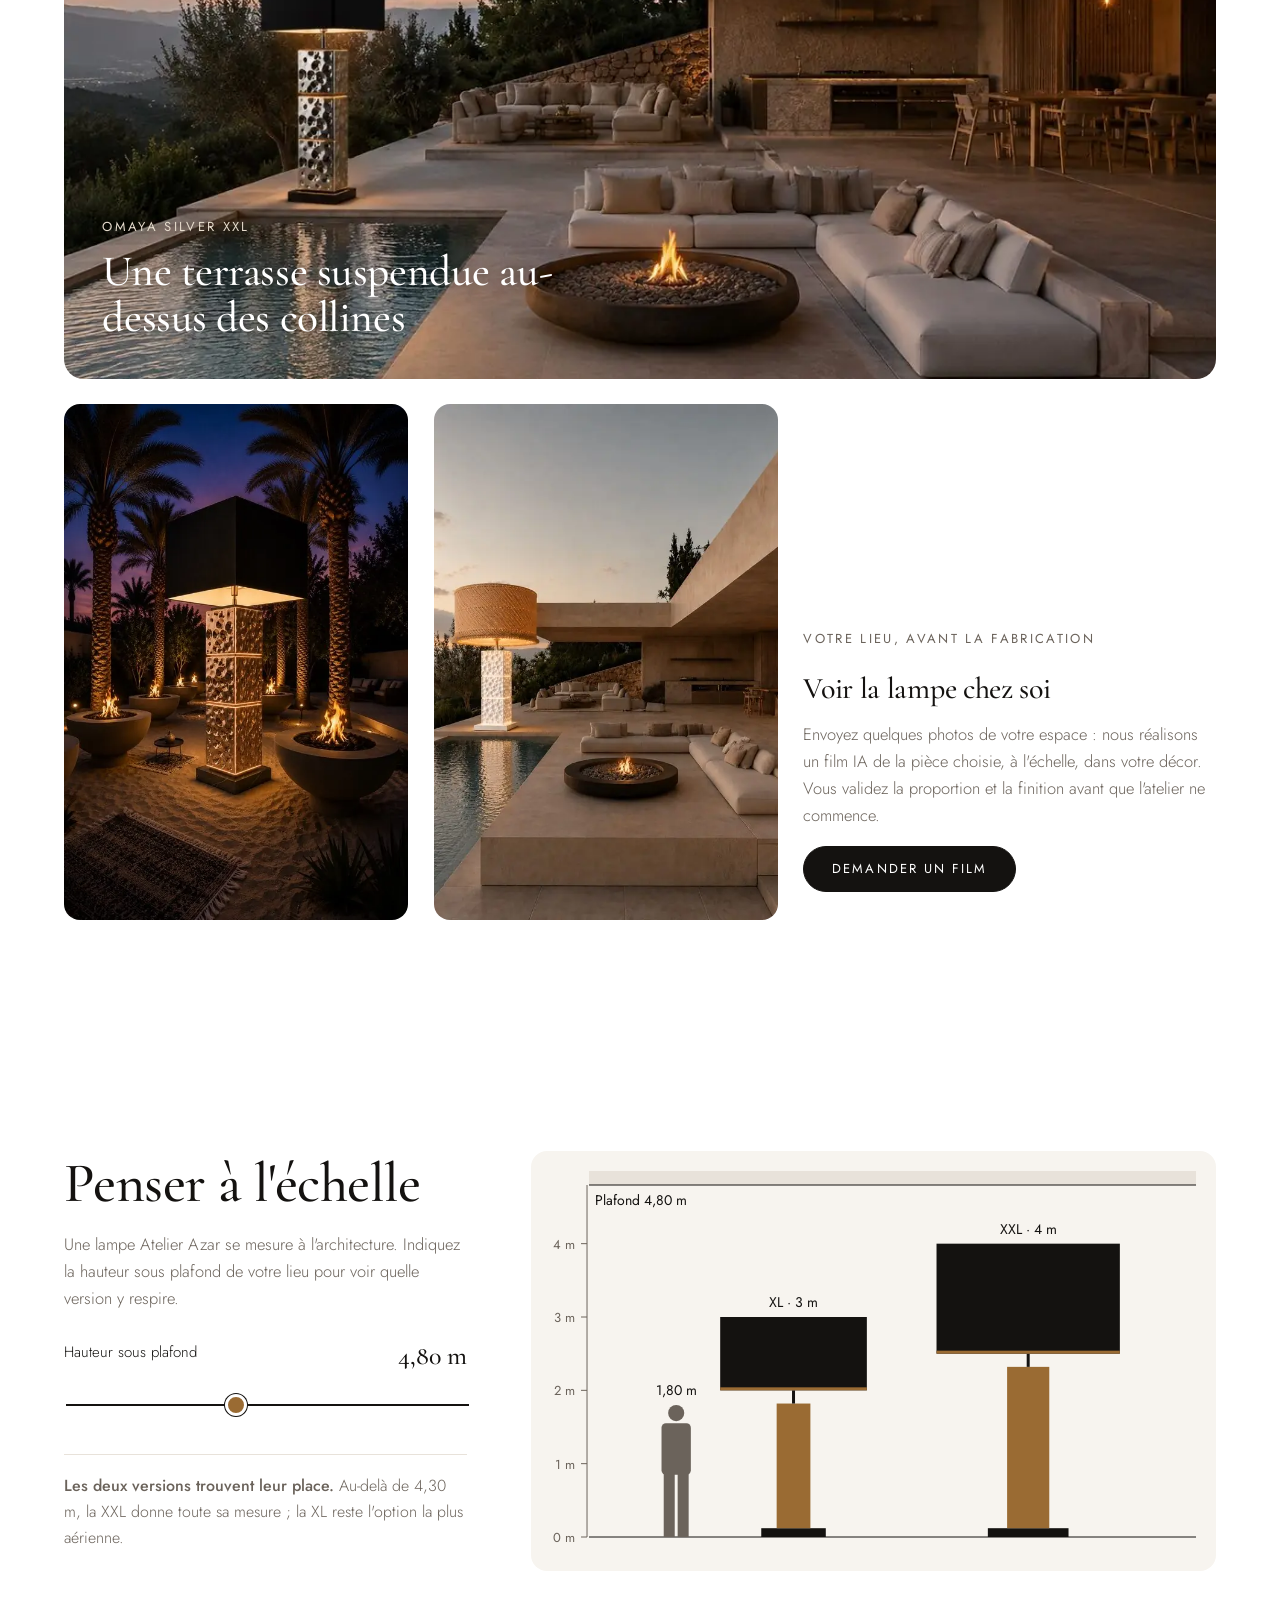
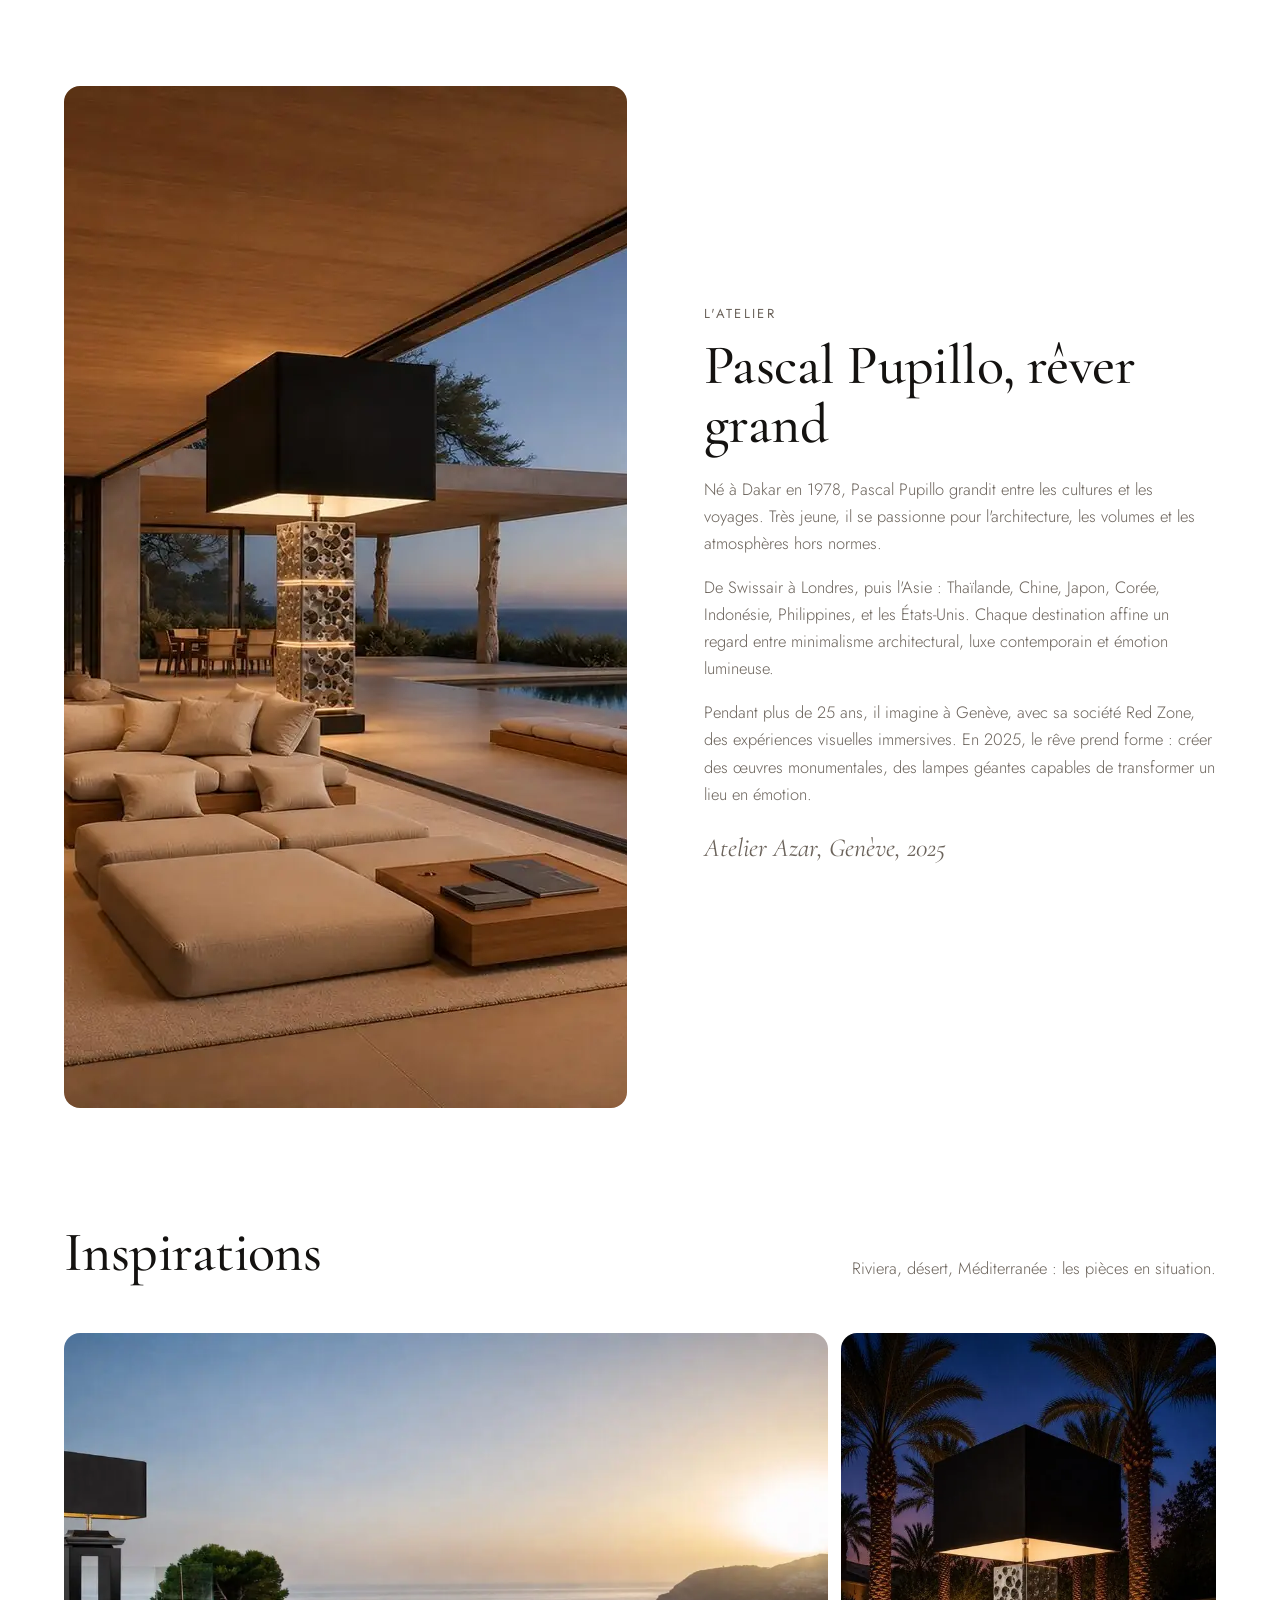
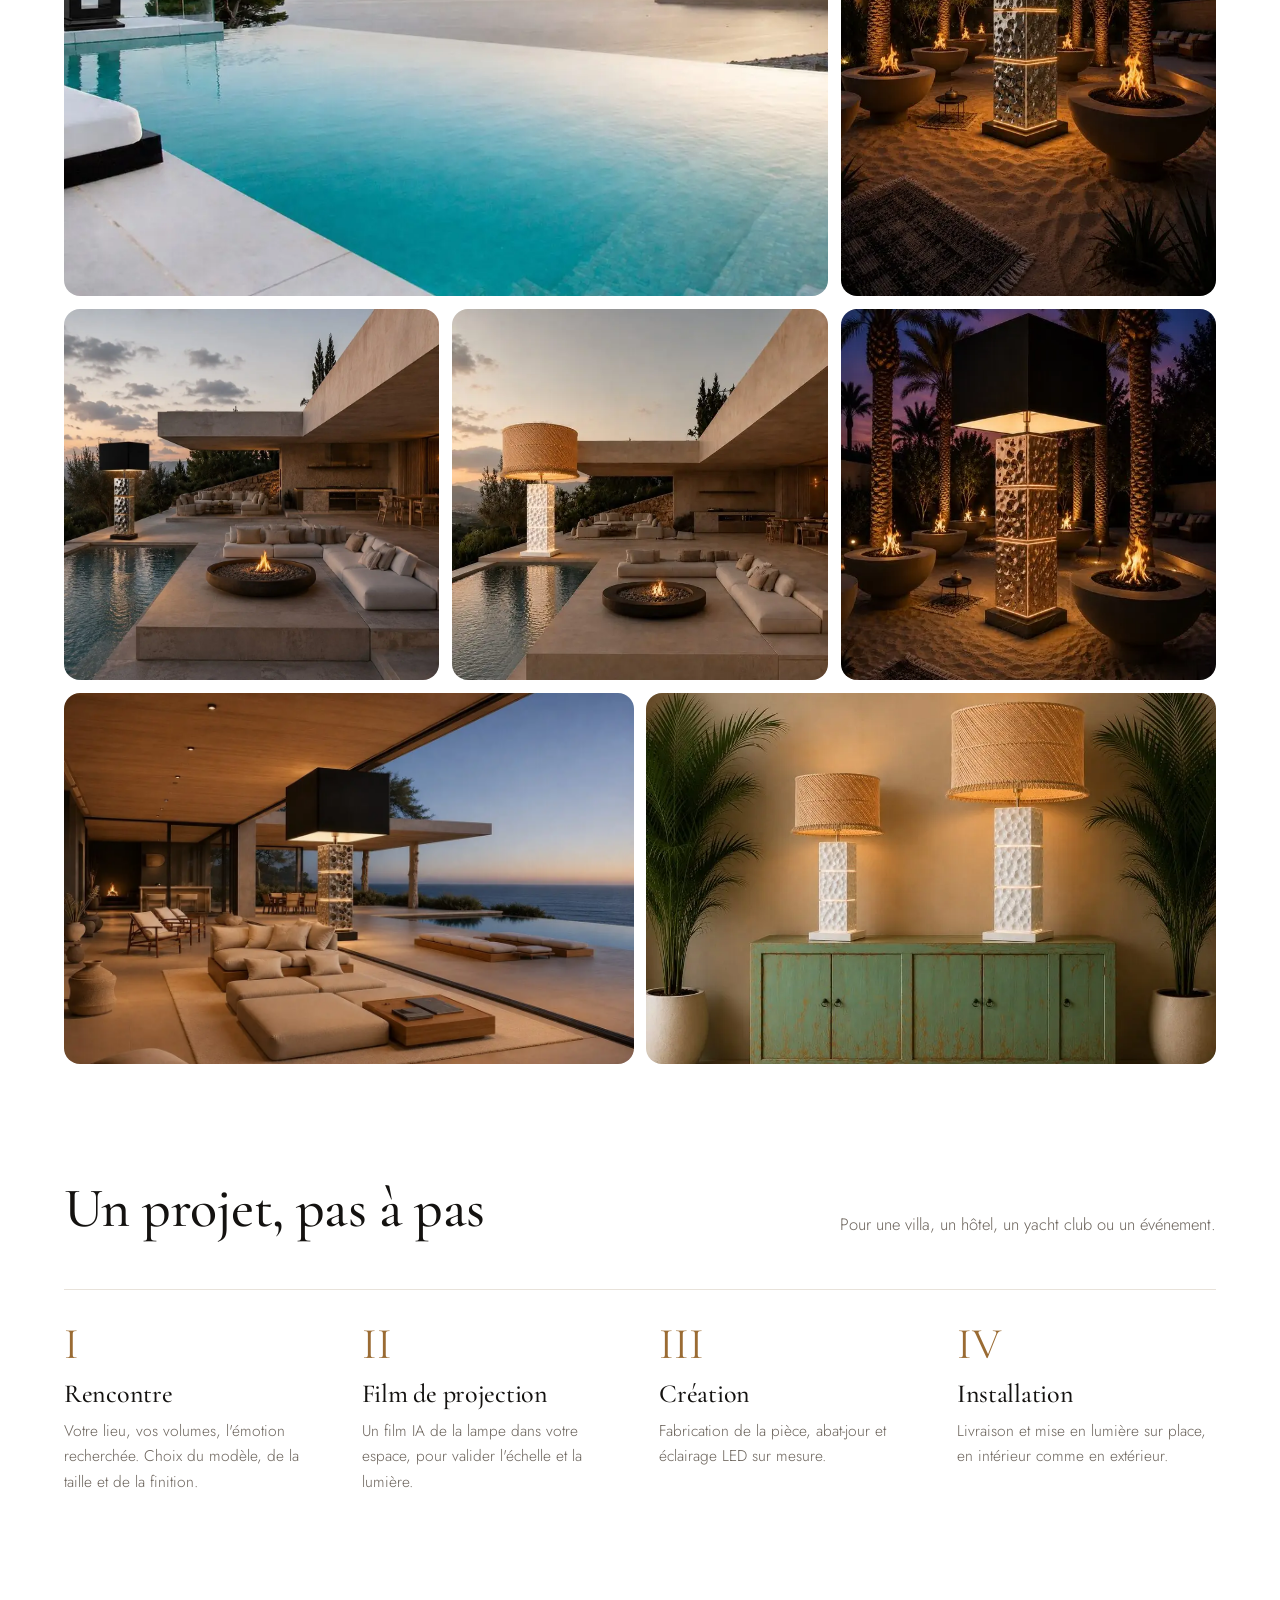
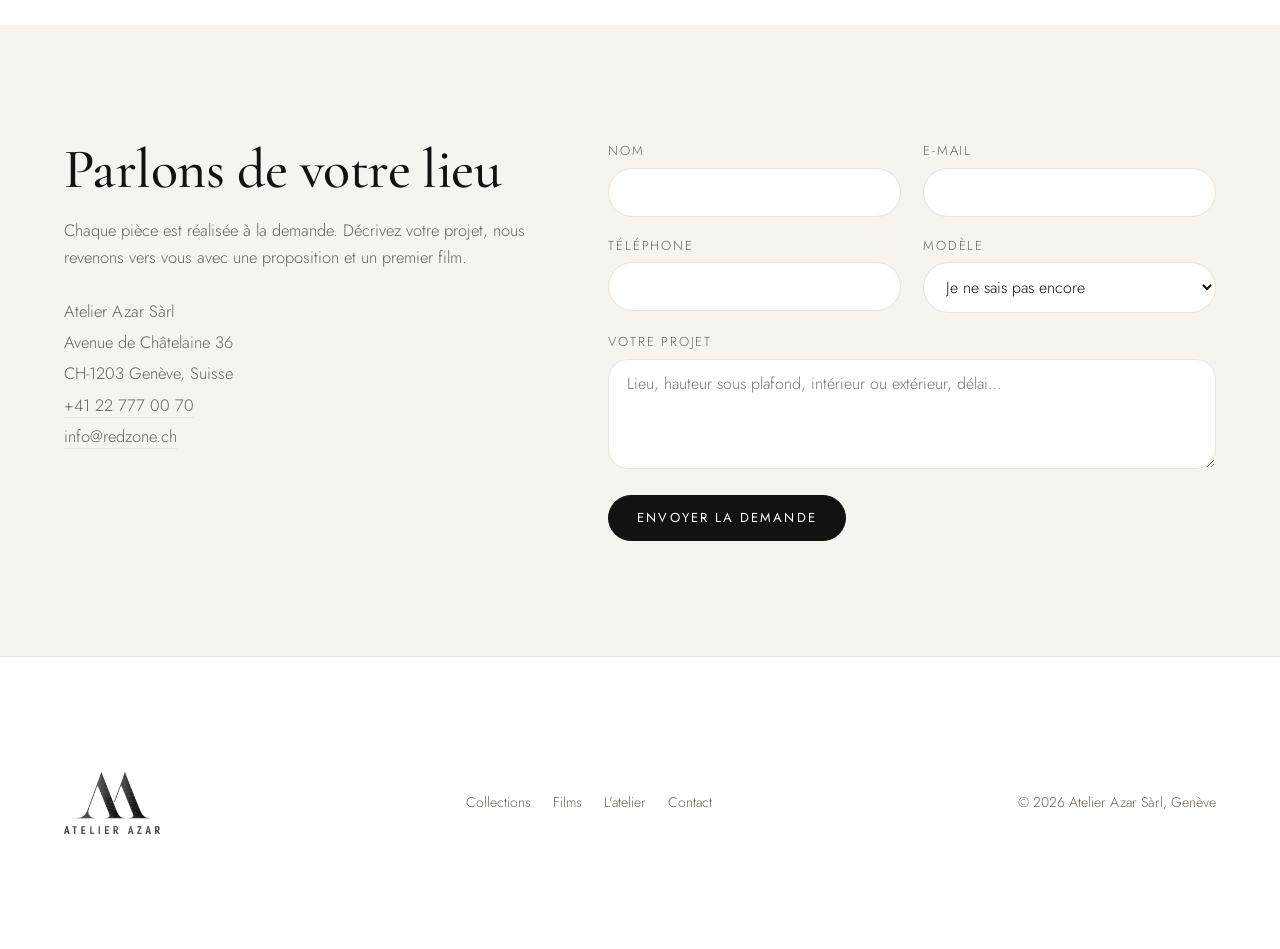
==== commit 17f17a63: "Atelier Azar: faster images and smoother videos Serve images as WebP (1.8 MB to 0.84 MB), fade them " ====
--- a/atelier-azar/index.html
+++ b/atelier-azar/index.html
@@ -6,6 +6,7 @@
 <title>Atelier Azar</title>
 <meta name="description" content="Atelier Azar, lampes monumentales de 3 à 4 mètres créées à Genève par Pascal Pupillo.">
 <meta name="claude:viewport-fit-sides" content="cover">
+<link rel="preload" as="image" href="img/scene-riviera.webp" fetchpriority="high">
 <link rel="preconnect" href="https://fonts.googleapis.com">
 <link rel="preconnect" href="https://fonts.gstatic.com" crossorigin>
 <link href="https://fonts.googleapis.com/css2?family=Cormorant+Garamond:wght@400;500;600&family=Jost:wght@300;400;500&display=swap" rel="stylesheet">
@@ -40,7 +41,7 @@
 
 /* header */
 header{position:fixed;inset:0 0 auto;z-index:20;padding:calc(16px + env(safe-area-inset-top,0px)) max(4vw,16px,env(safe-area-inset-right,0px)) 16px max(4vw,16px,env(safe-area-inset-left,0px));display:grid;grid-template-columns:1fr auto 1fr;align-items:center;color:#fff;transition:background .4s,color .4s,padding .4s,opacity .8s}
-header.solid{background:rgba(255,255,255,.96);color:var(--ink);backdrop-filter:blur(10px);border-bottom:1px solid var(--line);padding-block:calc(8px + env(safe-area-inset-top,0px)) 8px}
+header.solid{background:rgba(255,255,255,.96);color:var(--ink);border-bottom:1px solid var(--line);padding-block:calc(8px + env(safe-area-inset-top,0px)) 8px}
 .pill{display:inline-flex;align-items:center;gap:10px;min-height:42px;padding:0 20px;border:1px solid currentColor;border-radius:999px;background:none;color:inherit;font:400 12.5px Jost,sans-serif;letter-spacing:.18em;text-transform:uppercase;text-decoration:none;cursor:pointer;transition:background .3s,color .3s}
 .pill:hover,.pill:focus-visible{background:#fff;color:var(--ink);border-color:#fff}
 header.solid .pill:hover{background:var(--ink);color:#fff;border-color:var(--ink)}
@@ -60,7 +61,7 @@
 .drawer nav{display:flex;flex-direction:column;justify-content:center;gap:2px;padding:calc(90px + env(safe-area-inset-top,0px)) max(6vw,24px) 48px}
 .drawer nav a{font:400 clamp(34px,4.6vw,56px)/1.2 "Cormorant Garamond",serif;text-decoration:none;transition:color .3s,padding .3s}
 .drawer nav a:hover{color:var(--gold);padding-left:8px}
-.drawer aside{background:var(--tint) url(img/scene-salon.jpg) center/cover;position:relative}
+.drawer aside{background:var(--tint) url(img/scene-salon.webp) center/cover;position:relative}
 .drawer .info{position:absolute;left:24px;right:24px;bottom:24px;background:#fff;border-radius:18px;padding:20px 22px;font-size:15px;color:var(--soft)}
 .drawer>button{position:absolute;top:calc(16px + env(safe-area-inset-top,0px));left:max(4vw,16px);z-index:2;color:var(--ink)}
 .drawer .pill:hover{background:var(--ink);color:#fff;border-color:var(--ink)}
@@ -110,7 +111,7 @@
 @media(max-width:1000px){.grid{grid-template-columns:repeat(2,minmax(0,1fr))}}
 @media(max-width:600px){.grid{grid-template-columns:1fr}}
 .card{display:flex;flex-direction:column}
-.card .ph{position:relative;aspect-ratio:4/5;overflow:hidden;background:#1d1a17;cursor:zoom-in;border:0;padding:0;width:100%}
+.card .ph{position:relative;aspect-ratio:4/5;overflow:hidden;background:#2b241e;cursor:zoom-in;border:0;padding:0;width:100%}
 .card .ph img{width:100%;height:100%;object-fit:cover;object-position:50% 18%;transition:transform 1.2s ease,opacity .35s}
 .card .ph:hover img{transform:scale(1.04)}
 .card .meta{display:flex;justify-content:space-between;align-items:baseline;gap:12px;margin-top:18px}
@@ -166,7 +167,7 @@
 
 /* gallery */
 .mosaic{display:grid;grid-template-columns:repeat(6,minmax(0,1fr));grid-auto-rows:clamp(120px,14vw,200px);gap:clamp(8px,1vw,14px)}
-.mosaic button{border:0;padding:0;overflow:hidden;cursor:zoom-in;background:#1d1a17}
+.mosaic button{border:0;padding:0;overflow:hidden;cursor:zoom-in;background:var(--tint)}
 .mosaic img{width:100%;height:100%;object-fit:cover;transition:transform 1.2s}
 .mosaic button:hover img{transform:scale(1.04)}
 .m1{grid-column:span 4;grid-row:span 3}.m2{grid-column:span 2;grid-row:span 3}.m3{grid-column:span 2;grid-row:span 2}.m4{grid-column:span 2;grid-row:span 2}.m5{grid-column:span 2;grid-row:span 2}.m6{grid-column:span 3;grid-row:span 2}.m7{grid-column:span 3;grid-row:span 2}
@@ -214,6 +215,9 @@
 .lb.pic{grid-template-columns:1fr}
 .lb.pic aside{display:none}
 @media(max-width:800px){.lb{grid-template-columns:1fr;align-content:start;overflow-y:auto}.lb img{max-height:62svh}}
+img.fx{opacity:0;transition:opacity .7s ease,transform 1.2s ease}
+img.fx.in{opacity:1}
+.films video{background:var(--tint)}
 @media(prefers-reduced-motion:reduce){*{transition:none!important;scroll-behavior:auto!important}}
 </style>
 </head>
@@ -236,7 +240,7 @@
 <main>
 <section class="hero" id="accueil">
   <!-- Remplacez video/riviera.mp4 par votre film IA (16:9, 1920×1080, 8 à 15 s, sans son, ~3 Mo) -->
-  <video class="v" autoplay muted loop playsinline preload="auto" poster="img/scene-riviera.jpg"><source src="video/riviera.mp4" type="video/mp4"></video>
+  <video class="v" autoplay muted loop playsinline preload="auto" poster="img/scene-riviera.webp"><source src="video/riviera.mp4" type="video/mp4"></video>
   <div class="opening" id="intro" aria-hidden="true">
     <img class="mono" src="img/mono-light.png" alt="">
     <svg viewBox="0 0 760 90"><text x="380" y="70" text-anchor="middle">ATELIER AZAR</text></svg>
@@ -282,12 +286,12 @@
       <p>Chaque pièce est d'abord révélée en film, générée par intelligence artificielle, dans des lieux qui lui ressemblent : une terrasse au couchant, un jardin de palmiers, un salon face à la mer.</p>
     </div>
     <figure class="lead">
-      <video class="v" muted loop playsinline preload="metadata" poster="img/scene-terrasse.jpg"><source src="video/terrasse.mp4" type="video/mp4"></video>
+      <video class="v" muted loop playsinline preload="none" poster="img/scene-terrasse.webp"><source src="video/terrasse.mp4" type="video/mp4"></video>
       <figcaption><p class="label" style="color:#e6dccd">Omaya Silver XXL</p><h3>Une terrasse suspendue au-dessus des collines</h3></figcaption>
     </figure>
     <div class="row">
-      <figure><video class="v" muted loop playsinline preload="metadata" poster="img/scene-desert-champagne.jpg" style="height:100%;object-fit:cover"><source src="video/desert.mp4" type="video/mp4"></video></figure>
-      <figure><video class="v" muted loop playsinline preload="metadata" poster="img/scene-bali-terrasse.jpg" style="height:100%;object-fit:cover"><source src="video/bali.mp4" type="video/mp4"></video></figure>
+      <figure><video class="v" muted loop playsinline preload="none" poster="img/scene-desert-champagne.webp" style="height:100%;object-fit:cover"><source src="video/desert.mp4" type="video/mp4"></video></figure>
+      <figure><video class="v" muted loop playsinline preload="none" poster="img/scene-bali-terrasse.webp" style="height:100%;object-fit:cover"><source src="video/bali.mp4" type="video/mp4"></video></figure>
       <div class="note">
         <p class="label">Votre lieu, avant la fabrication</p>
         <h3 style="margin:12px 0 16px">Voir la lampe chez soi</h3>
@@ -315,7 +319,7 @@
 
 <section class="band atelier" id="atelier" style="padding-top:0">
   <div class="wrap">
-    <img src="img/scene-salon.jpg" alt="Lampe Kailedo dans un salon ouvert sur l'océan au crépuscule" loading="lazy">
+    <img class="fx" src="img/scene-salon.webp" alt="Lampe Kailedo dans un salon ouvert sur l'océan au crépuscule" loading="lazy" decoding="async" width="1258" height="1022">
     <div class="txt">
       <p class="label">L'atelier</p>
       <h2 style="margin:12px 0 22px">Pascal Pupillo, rêver grand</h2>
@@ -398,18 +402,19 @@
 const st={};
 const grid=document.getElementById('grid');
 const card=c=>{st[c.id]={f:0,s:'XL'};return `<article class="card" data-id="${c.id}">
- <button class="ph" aria-label="Ouvrir la fiche ${c.name}"><img src="img/${c.f[0].img.XL}.jpg" alt="${c.name} ${c.f[0].n} XL à côté d'une personne de 1,80 m" loading="lazy"></button>
+ <button class="ph" aria-label="Ouvrir la fiche ${c.name}"><img class="fx" decoding="async" width="693" height="866" src="img/${c.f[0].img.XL}.webp" alt="${c.name} ${c.f[0].n} XL à côté d'une personne de 1,80 m" loading="lazy"></button>
  <div class="meta"><h3>${c.name}</h3><span>XL 3 m · XXL 4 m</span></div>
  <p class="desc">${c.d}</p>
  <div class="opts">${c.f.map((f,i)=>`<button data-f="${i}" aria-pressed="${i==0}">${f.n}</button>`).join('')}${['XL','XXL'].map(s=>`<button data-s="${s}" aria-pressed="${s=='XL'}">${s}</button>`).join('')}</div></article>`};
 grid.innerHTML=C.map(card).join('')+`<div class="card intro"><p class="label">Deux échelles</p><h3 style="margin:10px 0 12px">Chaque modèle existe en deux hauteurs</h3><p>Abat-jour noir doublé, socle massif, éclairage LED intégré selon les finitions.</p><dl><dt>XL</dt><dd>3,00 m de hauteur totale</dd><dt>XXL</dt><dd>4,00 m de hauteur totale</dd></dl></div>`;
-const upd=el=>{const c=C.find(x=>x.id==el.dataset.id),s=st[c.id],img=el.querySelector('img');img.src=`img/${c.f[s.f].img[s.s]}.jpg`;img.alt=`${c.name} ${c.f[s.f].n} ${s.s} à côté d'une personne de 1,80 m`;el.querySelectorAll('[data-f]').forEach(b=>b.setAttribute('aria-pressed',b.dataset.f==s.f));el.querySelectorAll('[data-s]').forEach(b=>b.setAttribute('aria-pressed',b.dataset.s==s.s))};
+const swap=(img,src)=>{if(img.getAttribute('src')==src)return;const pre=new Image();pre.src=src;const go=()=>{img.style.opacity=.35;setTimeout(()=>{img.src=src;img.style.opacity=''},160)};pre.decode?pre.decode().then(go,go):pre.onload=go};
+const upd=el=>{const c=C.find(x=>x.id==el.dataset.id),s=st[c.id],img=el.querySelector('img');swap(img,`img/${c.f[s.f].img[s.s]}.webp`);img.alt=`${c.name} ${c.f[s.f].n} ${s.s} à côté d'une personne de 1,80 m`;el.querySelectorAll('[data-f]').forEach(b=>b.setAttribute('aria-pressed',b.dataset.f==s.f));el.querySelectorAll('[data-s]').forEach(b=>b.setAttribute('aria-pressed',b.dataset.s==s.s))};
 grid.addEventListener('click',e=>{const el=e.target.closest('.card[data-id]');if(!el)return;const s=st[el.dataset.id],b=e.target.closest('button');if(!b)return;if(b.dataset.f!=null)s.f=+b.dataset.f;else if(b.dataset.s)s.s=b.dataset.s;else return openP(el.dataset.id);upd(el)});
 
 const lb=document.getElementById('lb'),lbImg=document.getElementById('lbImg'),lbInfo=document.getElementById('lbInfo');let last=null;
 const openLB=()=>{last=document.activeElement;lb.hidden=false;document.body.style.overflow='hidden';document.getElementById('lbClose').focus()};
 const closeLB=()=>{lb.hidden=true;document.body.style.overflow='';last&&last.focus()};
-const drawP=id=>{const c=C.find(x=>x.id==id),s=st[id],f=c.f[s.f],sp=c.s[s.s];lbImg.src=`img/${f.img[s.s]}.jpg`;lbImg.alt=`${c.name} ${f.n} ${s.s}, fiche à l'échelle`;
+const drawP=id=>{const c=C.find(x=>x.id==id),s=st[id],f=c.f[s.f],sp=c.s[s.s];lbImg.src=`img/${f.img[s.s]}.webp`;lbImg.alt=`${c.name} ${f.n} ${s.s}, fiche à l'échelle`;
  lbInfo.innerHTML=`<p class="label">Collection</p><h2 style="margin:8px 0 14px">${c.name} ${s.s}</h2><p style="color:var(--soft)">${c.d}</p>
  <div class="opts">${c.f.map((x,i)=>`<button data-f="${i}" aria-pressed="${i==s.f}">${x.n}</button>`).join('')}${['XL','XXL'].map(z=>`<button data-s="${z}" aria-pressed="${z==s.s}">${z}</button>`).join('')}</div>
  <table><tr><td>Abat-jour</td><td>${sp[0]}</td></tr><tr><td>Hauteur abat-jour</td><td>${sp[1]}</td></tr><tr><td>Hauteur totale</td><td>${sp[2]}</td></tr><tr><td>Finition</td><td>${f.n}</td></tr>${c.led?`<tr><td>Éclairage LED</td><td>${c.led}</td></tr>`:''}</table>
@@ -421,8 +426,8 @@
 addEventListener('keydown',e=>{if(e.key=='Escape'&&!lb.hidden)closeLB()});
 
 const mos=document.getElementById('mosaic');
-mos.innerHTML=G.map((g,i)=>`<button class="m${i+1}" data-i="${i}" aria-label="Agrandir : ${g[1]}"><img src="img/${g[0]}.jpg" alt="${g[1]}" loading="lazy"></button>`).join('');
-mos.addEventListener('click',e=>{const b=e.target.closest('button');if(!b)return;const g=G[b.dataset.i];lb.classList.add('pic');lbImg.src=`img/${g[0]}.jpg`;lbImg.alt=g[1];openLB()});
+mos.innerHTML=G.map((g,i)=>`<button class="m${i+1}" data-i="${i}" aria-label="Agrandir : ${g[1]}"><img class="fx" src="img/${g[0]}.webp" alt="${g[1]}" loading="lazy" decoding="async"></button>`).join('');
+mos.addEventListener('click',e=>{const b=e.target.closest('button');if(!b)return;const g=G[b.dataset.i];lb.classList.add('pic');lbImg.src=`img/${g[0]}.webp`;lbImg.alt=g[1];openLB()});
 
 const sel=document.getElementById('f-model');
 C.forEach(c=>['XL','XXL'].forEach(s=>{const o=document.createElement('option');o.textContent=c.name+' '+s;sel.appendChild(o)}));
@@ -440,9 +445,15 @@
 const vids=[...document.querySelectorAll('video.v')];
 const hero=vids[0],ht=document.getElementById('heroToggle');
 if(rm){vids.forEach(v=>{v.removeAttribute('autoplay');v.pause()});ht.textContent='Lecture';ht.setAttribute('aria-pressed','true')}
-const vio=new IntersectionObserver(es=>es.forEach(en=>{const v=en.target;if(en.isIntersecting&&!rm&&!(v==hero&&ht.getAttribute('aria-pressed')=='true')){const p=v.play();p&&p.catch(()=>{})}else v.pause()}),{threshold:.25});
+const vio=new IntersectionObserver(es=>es.forEach(en=>{const v=en.target;if(en.isIntersecting&&!rm&&!(v==hero&&ht.getAttribute('aria-pressed')=='true')){const p=v.play();p&&p.catch(()=>{})}else v.pause()}),{threshold:.01,rootMargin:'250px 0px'});
 vids.forEach(v=>vio.observe(v));
 ht.onclick=()=>{const paused=ht.getAttribute('aria-pressed')=='true';if(paused){hero.play().catch(()=>{});ht.textContent='Pause';ht.setAttribute('aria-pressed','false')}else{hero.pause();ht.textContent='Lecture';ht.setAttribute('aria-pressed','true')}};
+
+/* images: fade in once decoded; warm the cache with every variant so switching is instant */
+const fadeIn=img=>{const on=()=>img.classList.add('in');img.complete&&img.naturalWidth?on():img.addEventListener('load',on,{once:true});img.addEventListener('error',on,{once:true})};
+document.querySelectorAll('img.fx').forEach(fadeIn);
+const warm=()=>C.forEach(c=>c.f.forEach(f=>['XL','XXL'].forEach(z=>{const i=new Image();i.decoding='async';i.src=`img/${f.img[z]}.webp`})));
+addEventListener('load',()=>('requestIdleCallback' in window?requestIdleCallback(warm,{timeout:2500}):setTimeout(warm,1200)));
 
 /* intro: monogram wipe, name written, then hand over to header + headline */
 const root=document.documentElement,intro=document.getElementById('intro');
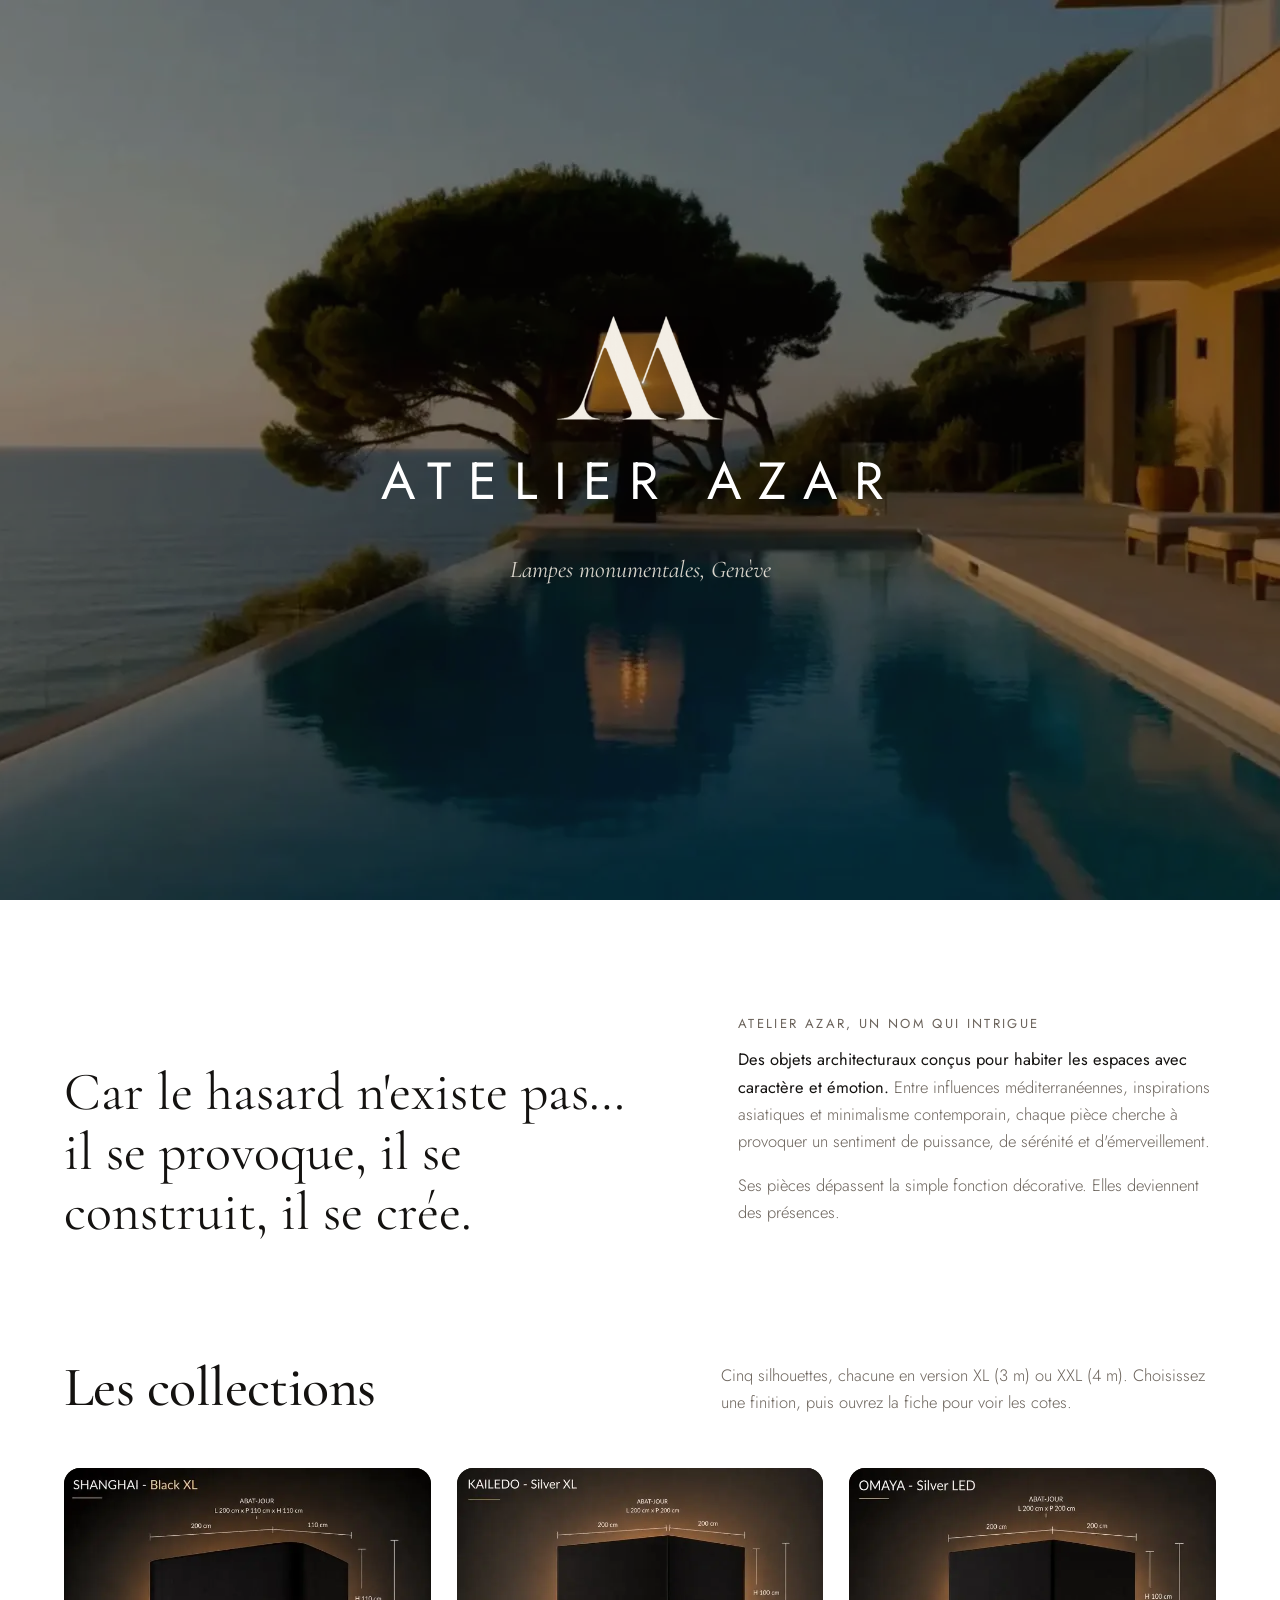
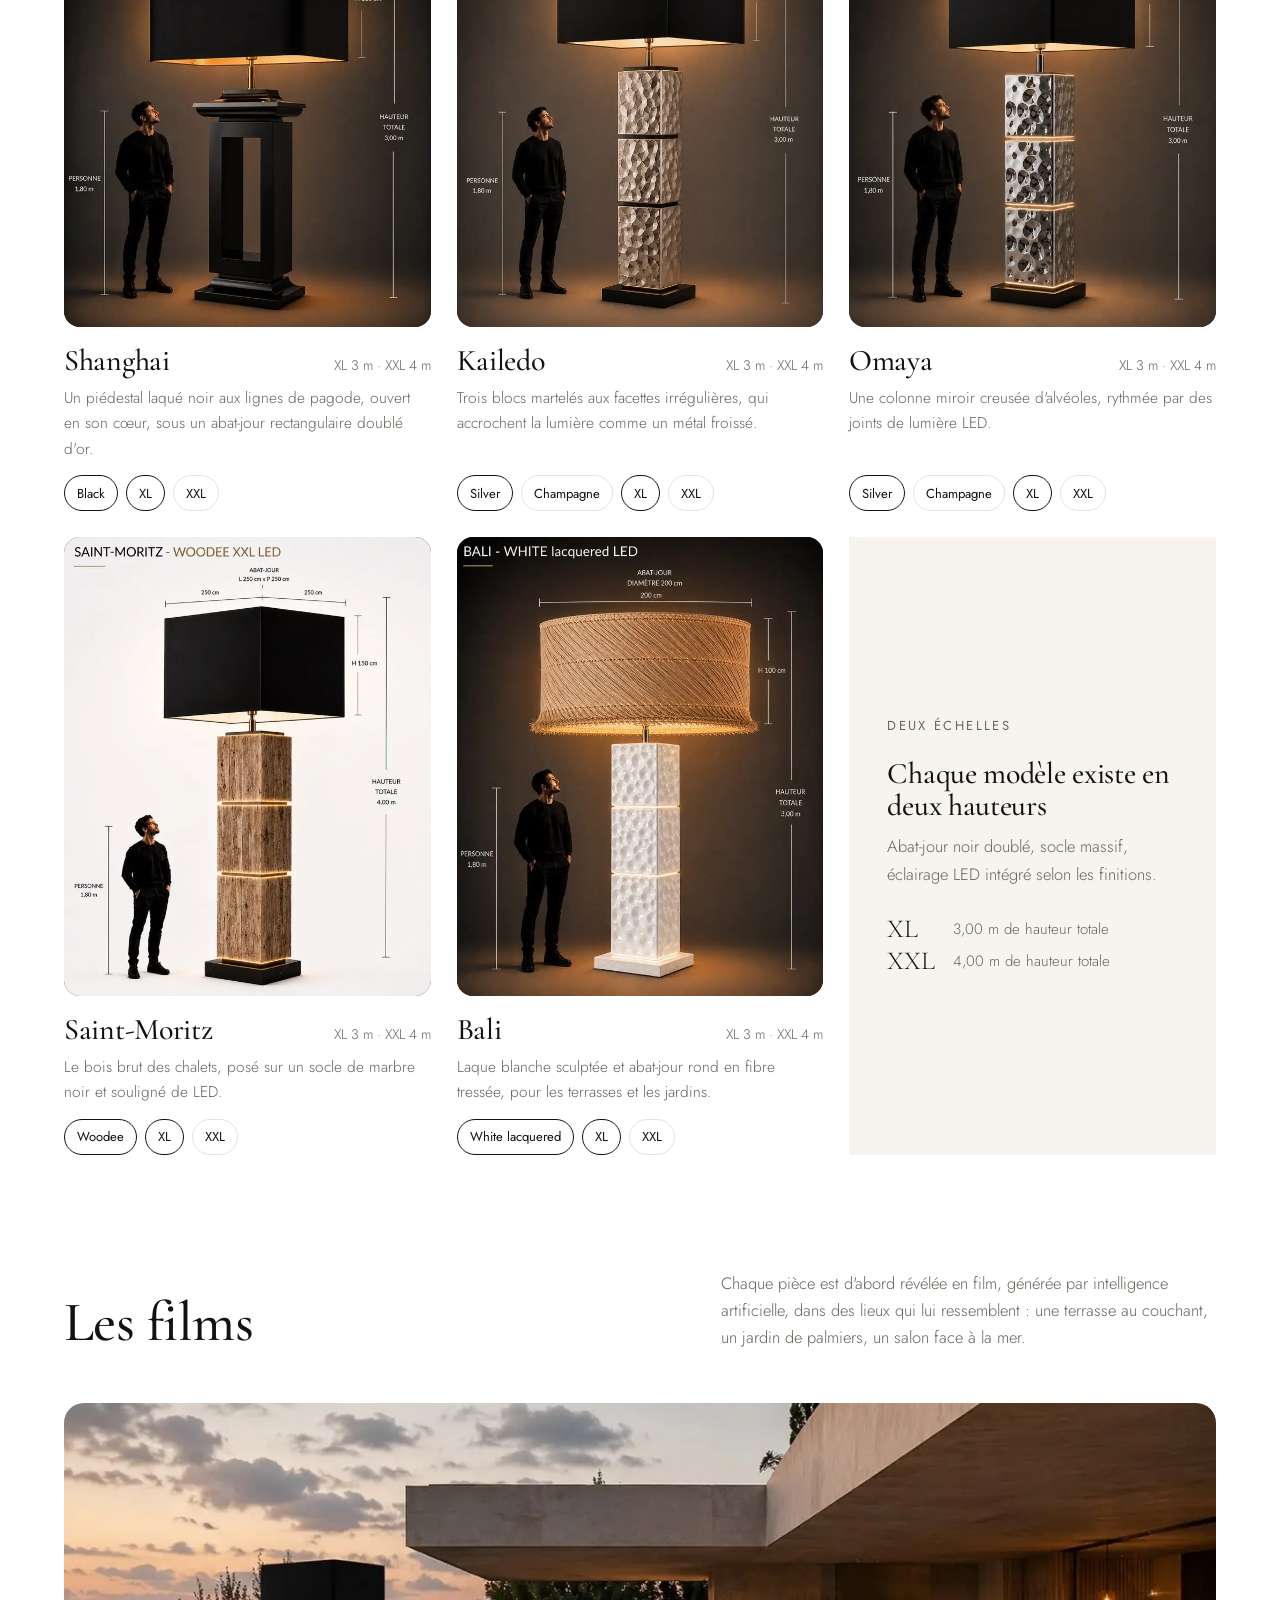
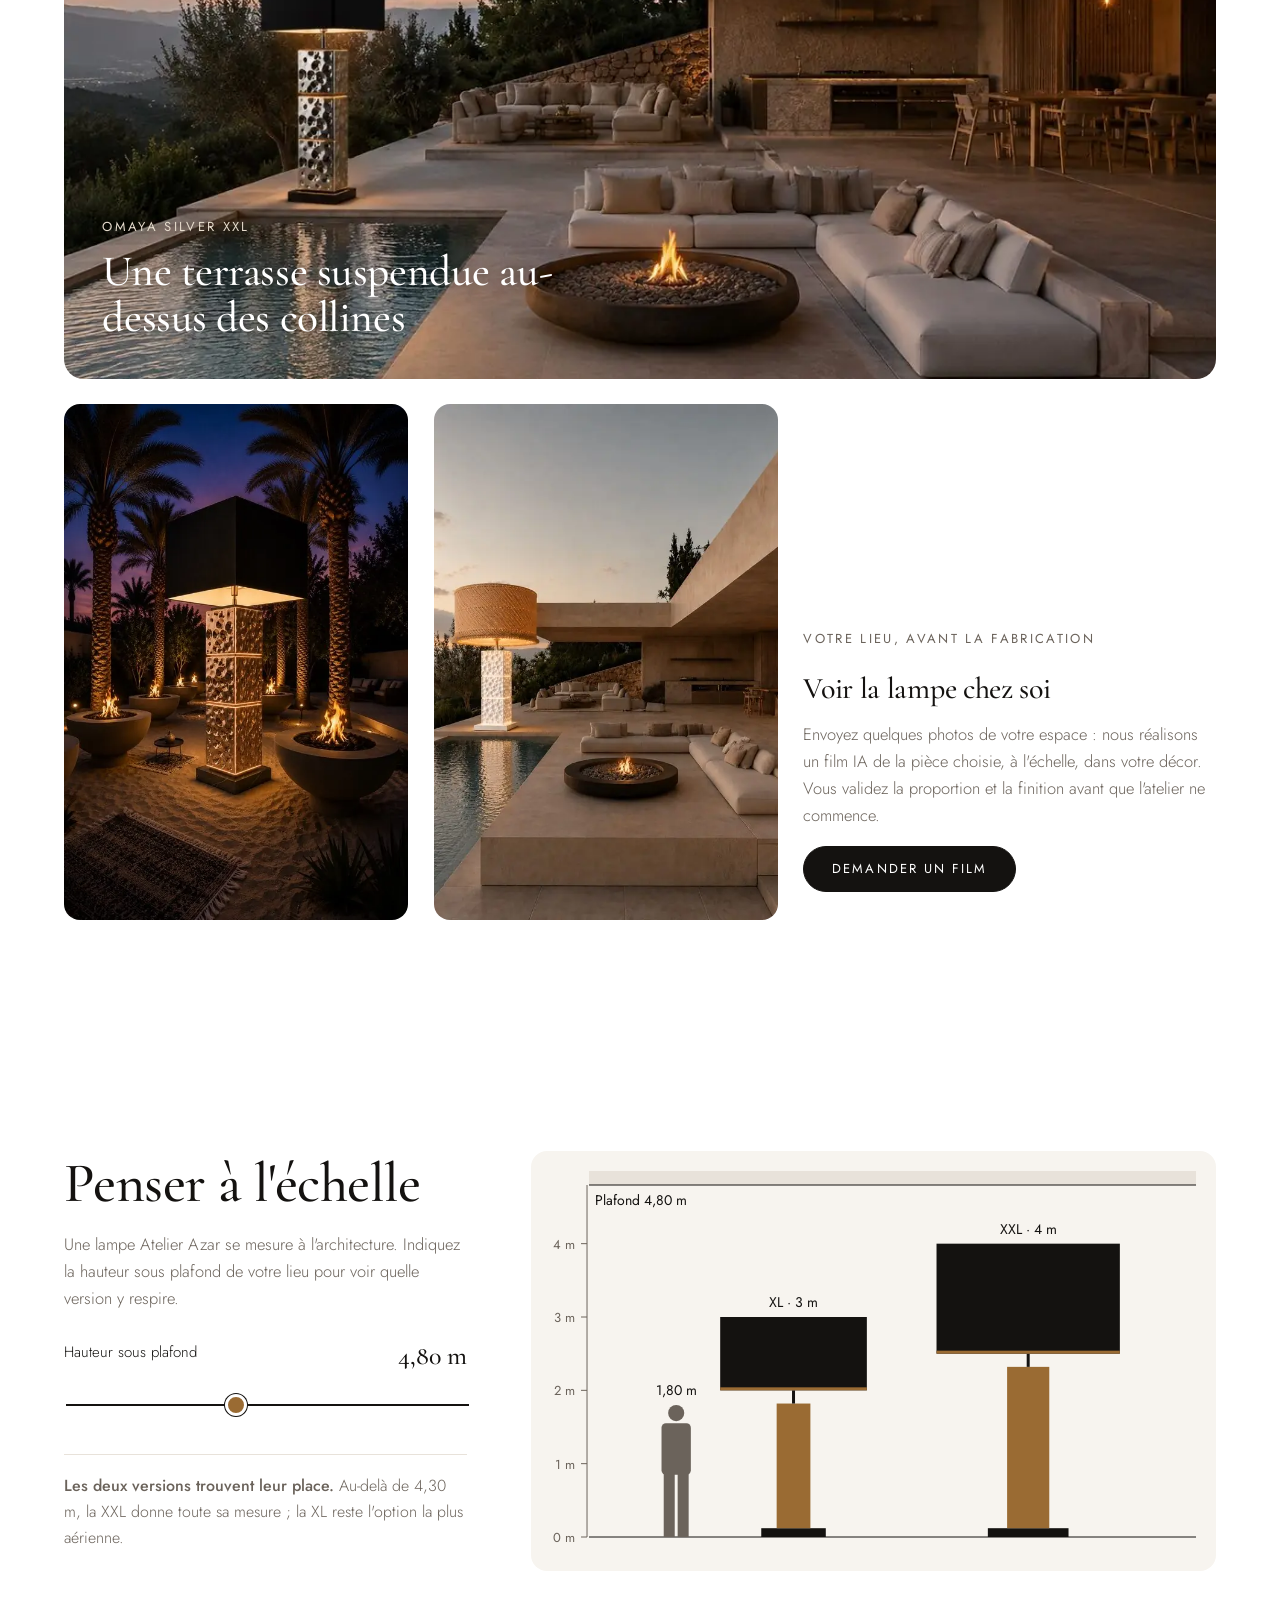
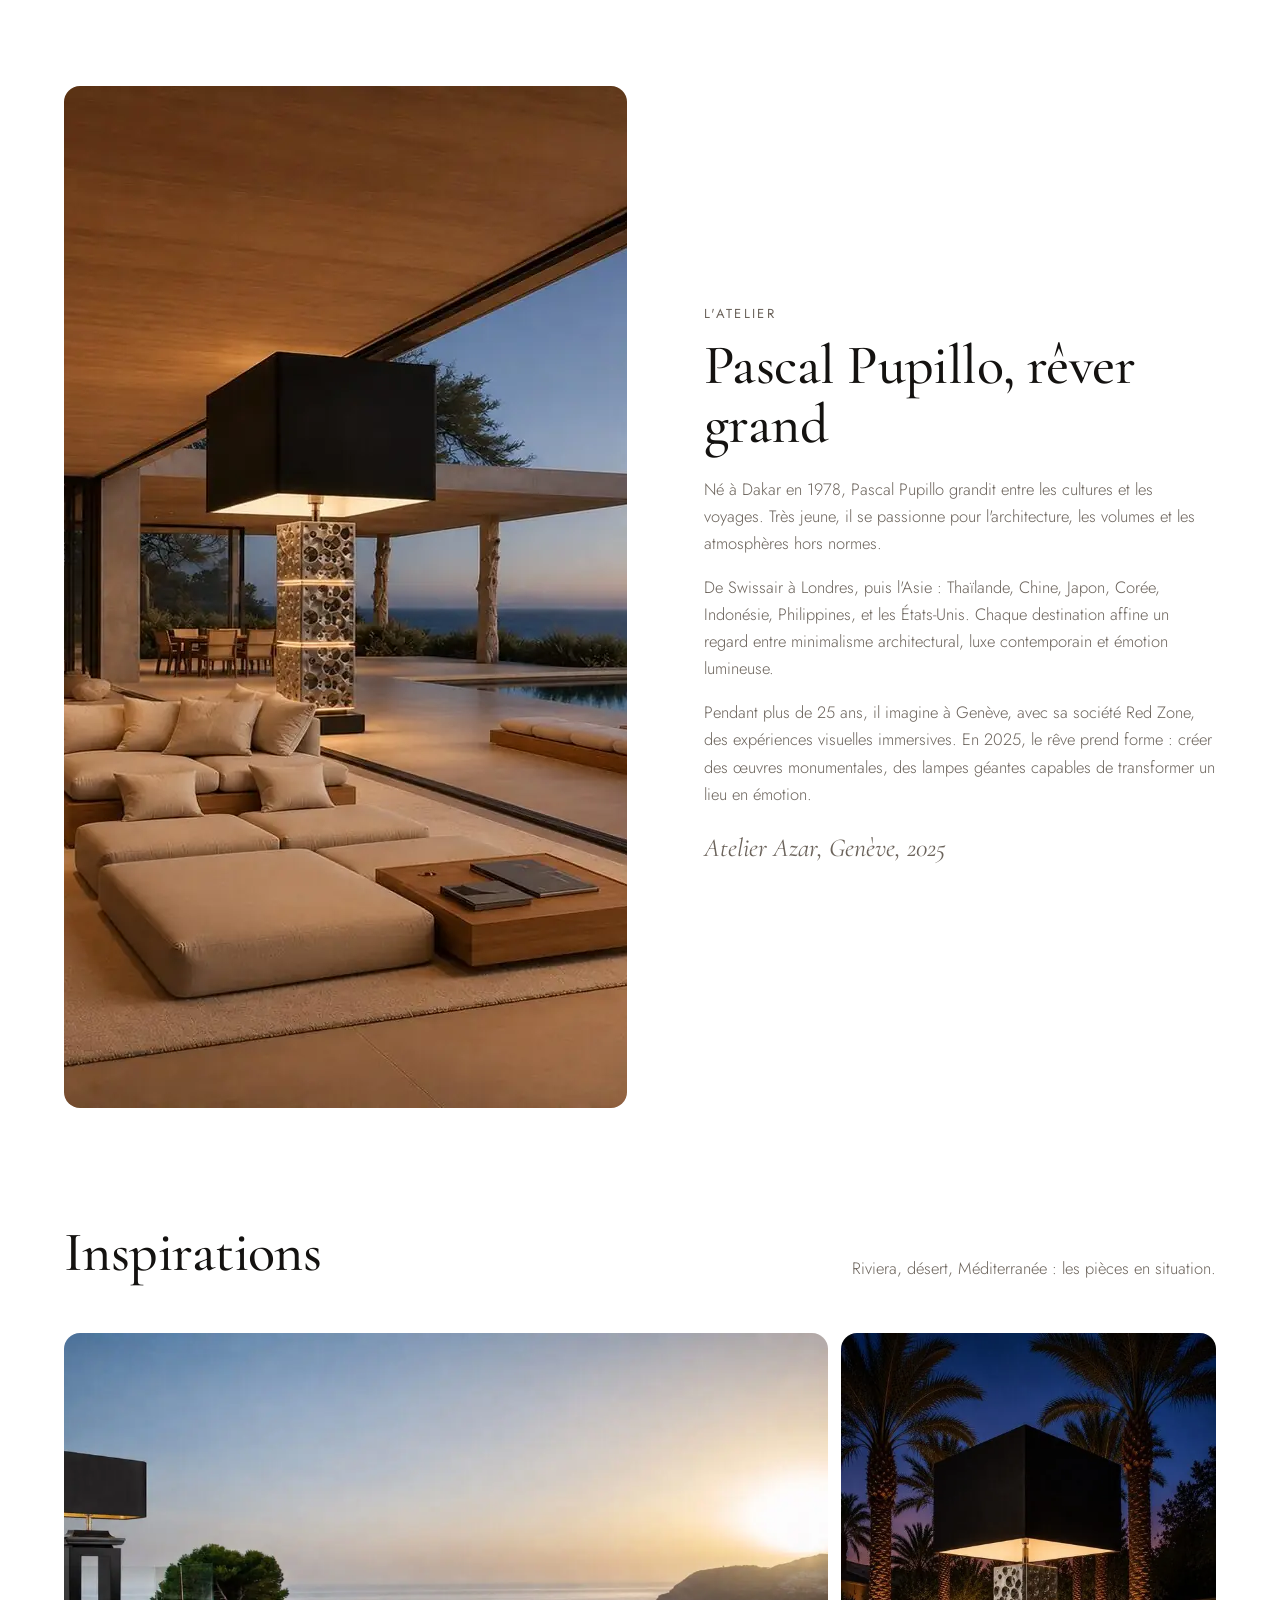
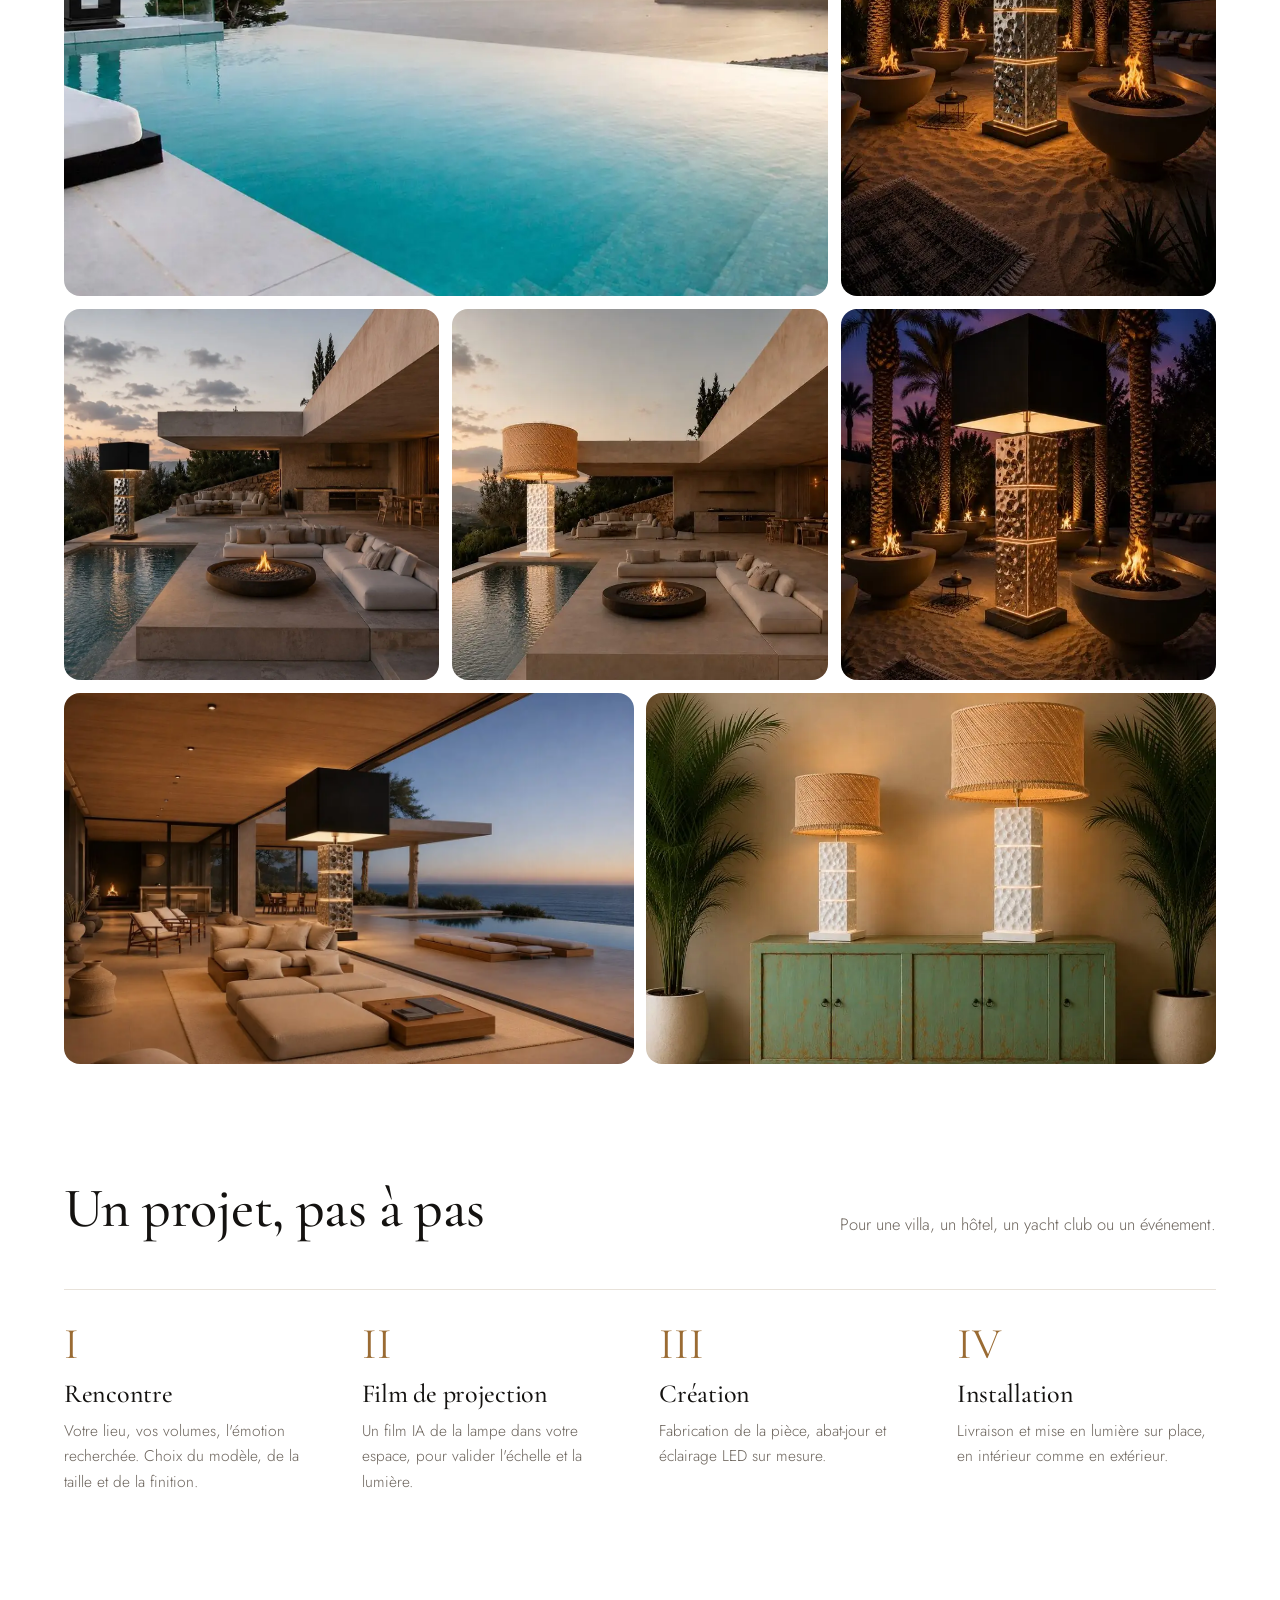
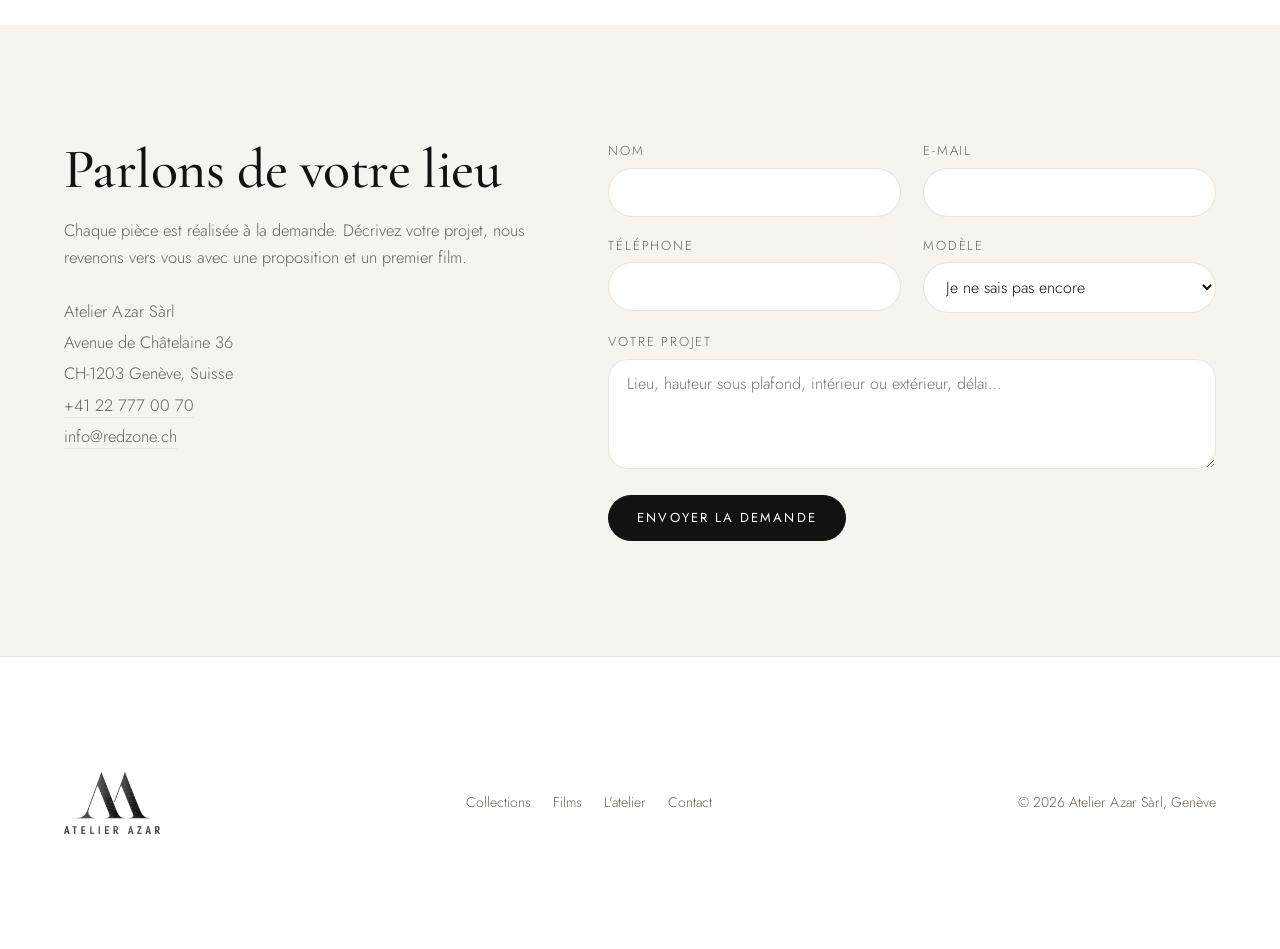
==== commit abee5bad: "Atelier Azar: use the AI-generated villa film as hero video Replace the zoomed-still placeholder wit" ====
--- a/atelier-azar/index.html
+++ b/atelier-azar/index.html
@@ -6,7 +6,7 @@
 <title>Atelier Azar</title>
 <meta name="description" content="Atelier Azar, lampes monumentales de 3 à 4 mètres créées à Genève par Pascal Pupillo.">
 <meta name="claude:viewport-fit-sides" content="cover">
-<link rel="preload" as="image" href="img/scene-riviera.webp" fetchpriority="high">
+<link rel="preload" as="image" href="img/hero-poster.webp" fetchpriority="high">
 <link rel="preconnect" href="https://fonts.googleapis.com">
 <link rel="preconnect" href="https://fonts.gstatic.com" crossorigin>
 <link href="https://fonts.googleapis.com/css2?family=Cormorant+Garamond:wght@400;500;600&family=Jost:wght@300;400;500&display=swap" rel="stylesheet">
@@ -239,8 +239,8 @@
 
 <main>
 <section class="hero" id="accueil">
-  <!-- Remplacez video/riviera.mp4 par votre film IA (16:9, 1920×1080, 8 à 15 s, sans son, ~3 Mo) -->
-  <video class="v" autoplay muted loop playsinline preload="auto" poster="img/scene-riviera.webp"><source src="video/riviera.mp4" type="video/mp4"></video>
+  <!-- Film IA d'accueil : video/riviera.mp4 (ordinateur, 1920×1080) et video/riviera-mobile.mp4 (mobile, 1280×720), montés en aller-retour pour une boucle sans saut -->
+  <video class="v" autoplay muted loop playsinline preload="auto" poster="img/hero-poster.webp"><source src="video/riviera-mobile.mp4" type="video/mp4" media="(max-width: 900px)"><source src="video/riviera.mp4" type="video/mp4"></video>
   <div class="opening" id="intro" aria-hidden="true">
     <img class="mono" src="img/mono-light.png" alt="">
     <svg viewBox="0 0 760 90"><text x="380" y="70" text-anchor="middle">ATELIER AZAR</text></svg>
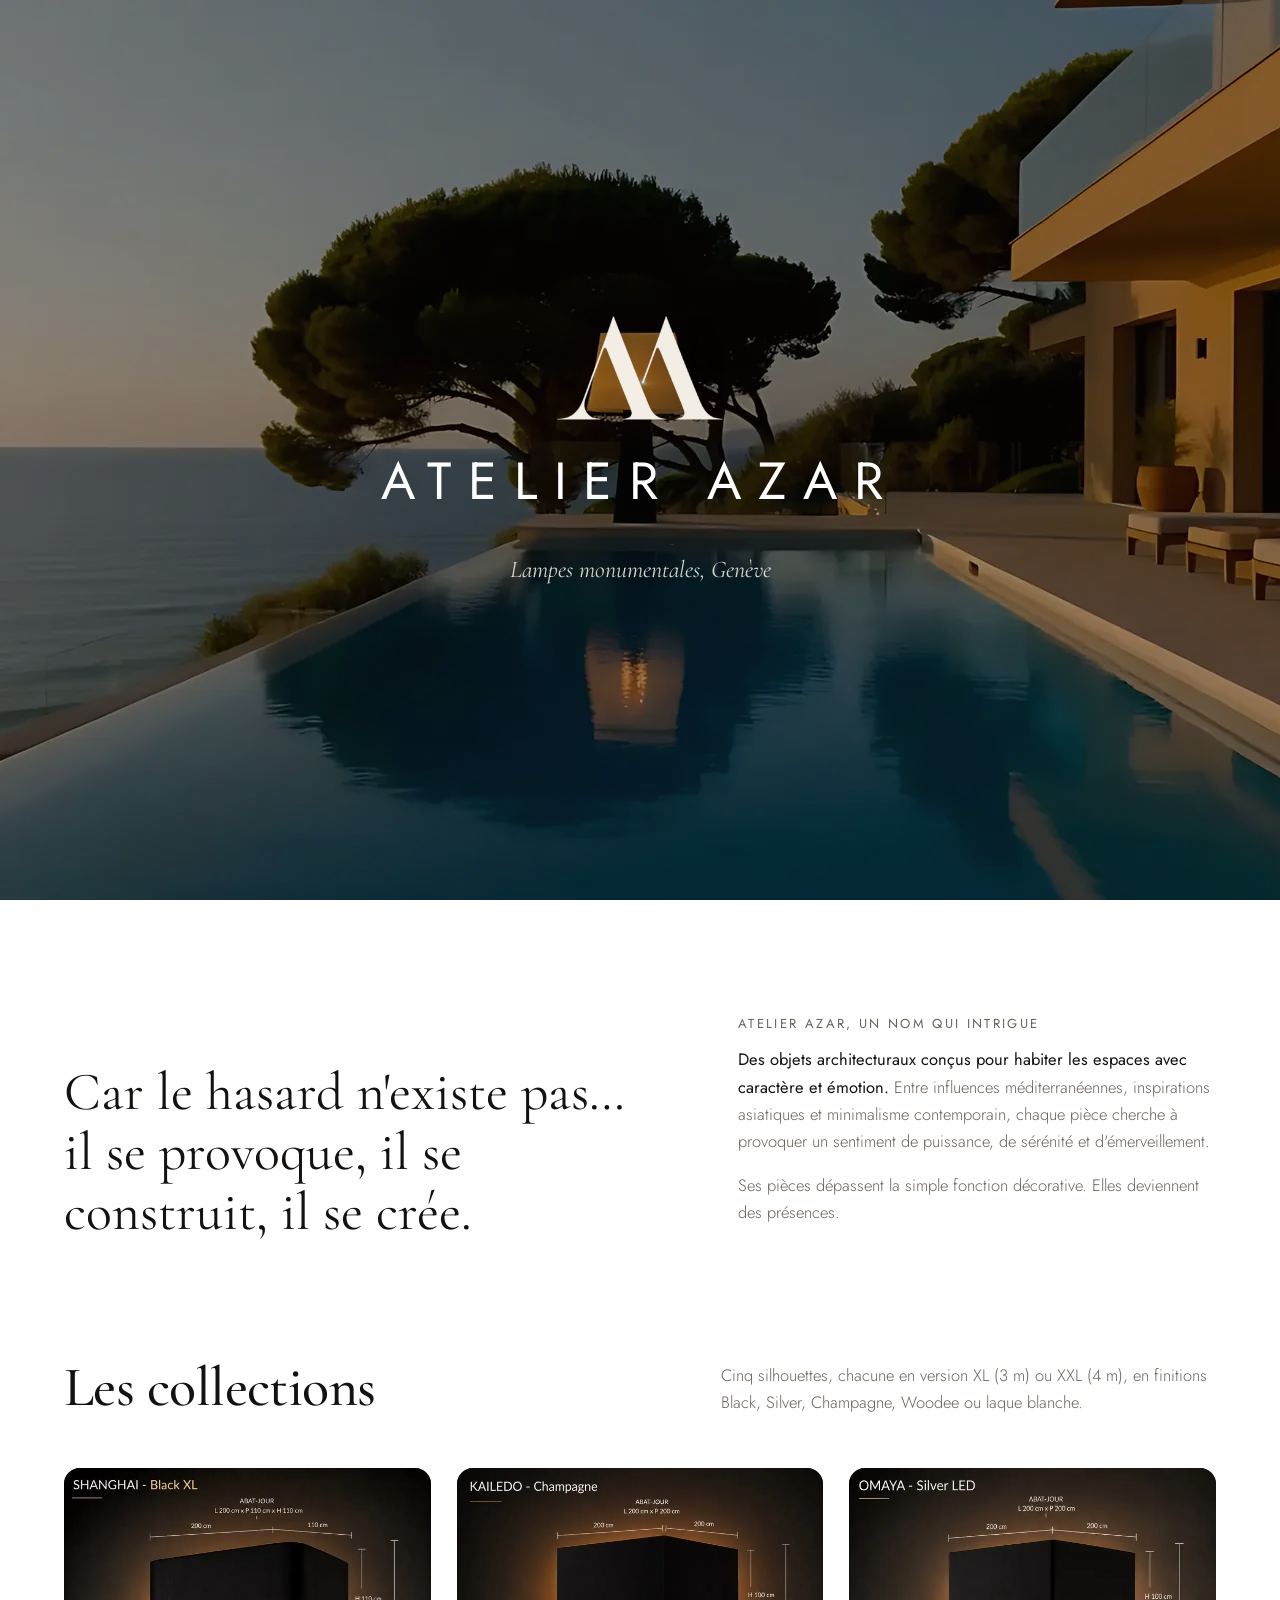
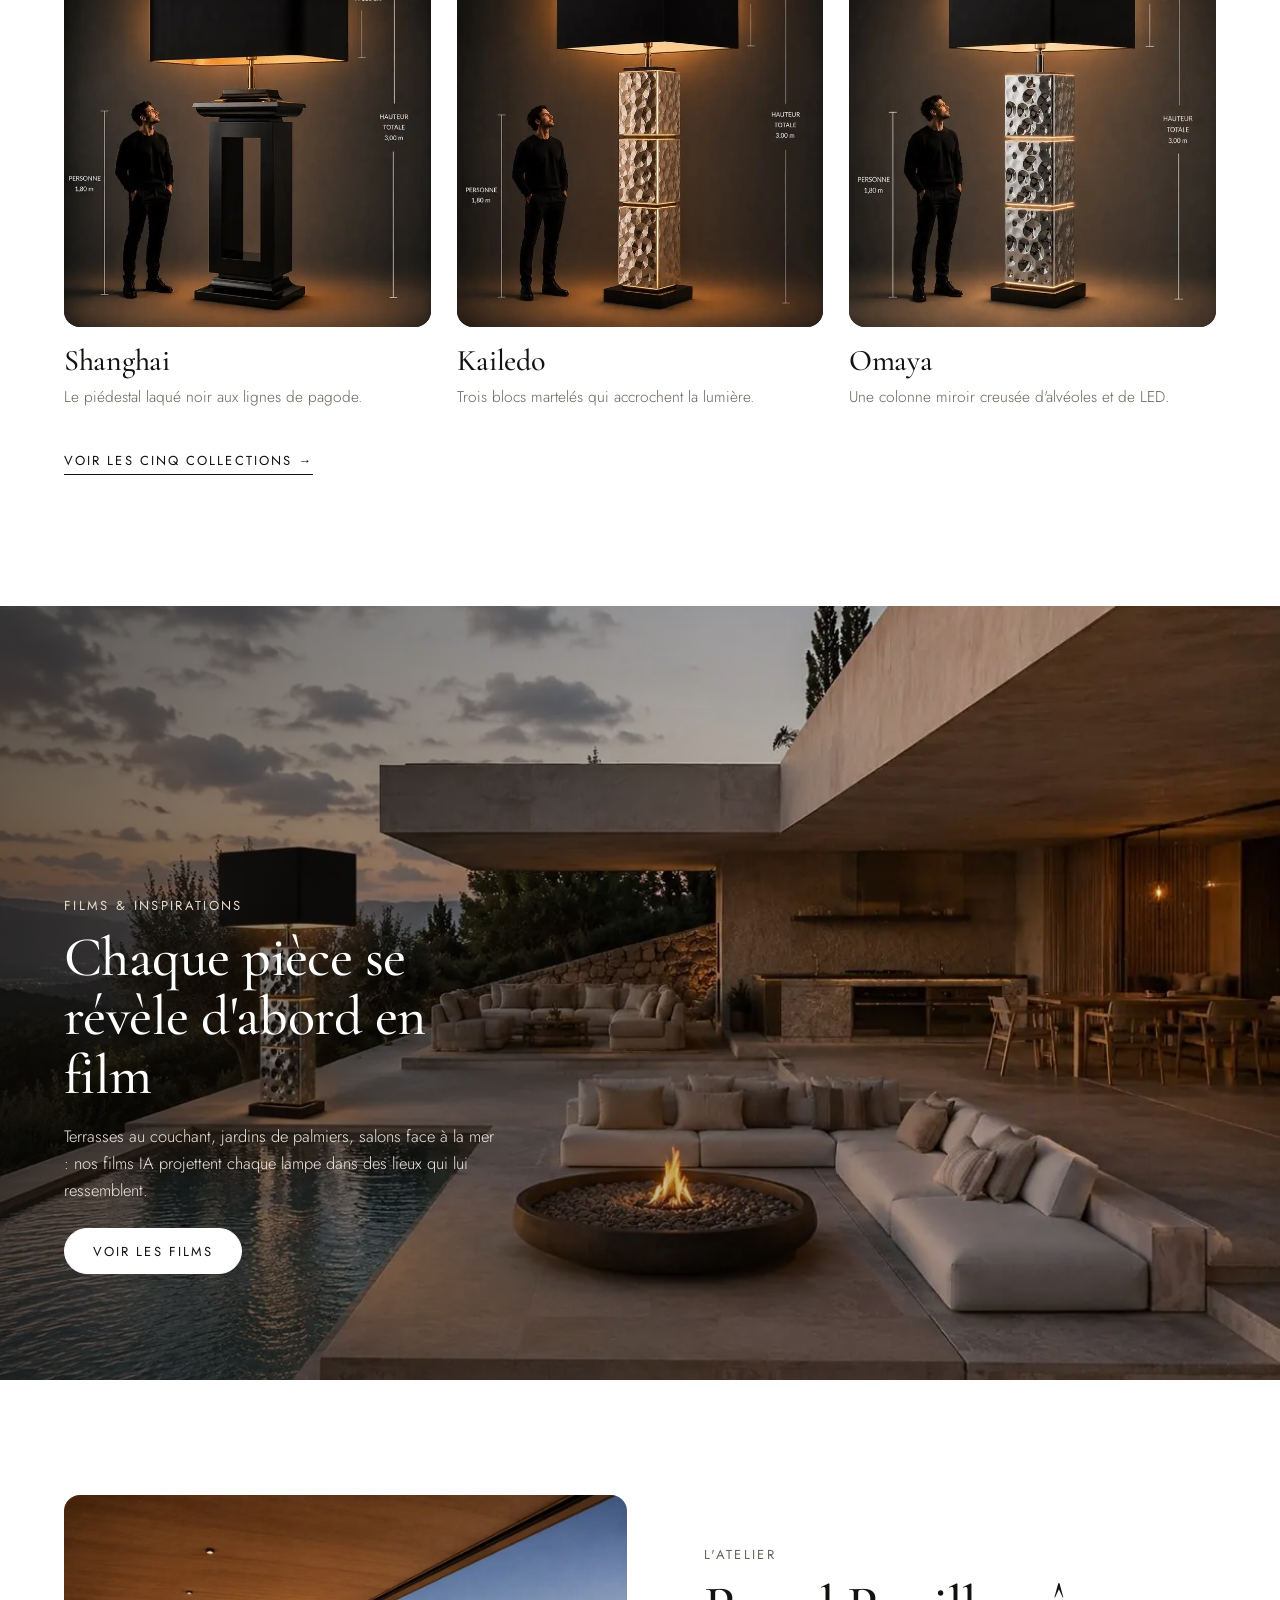
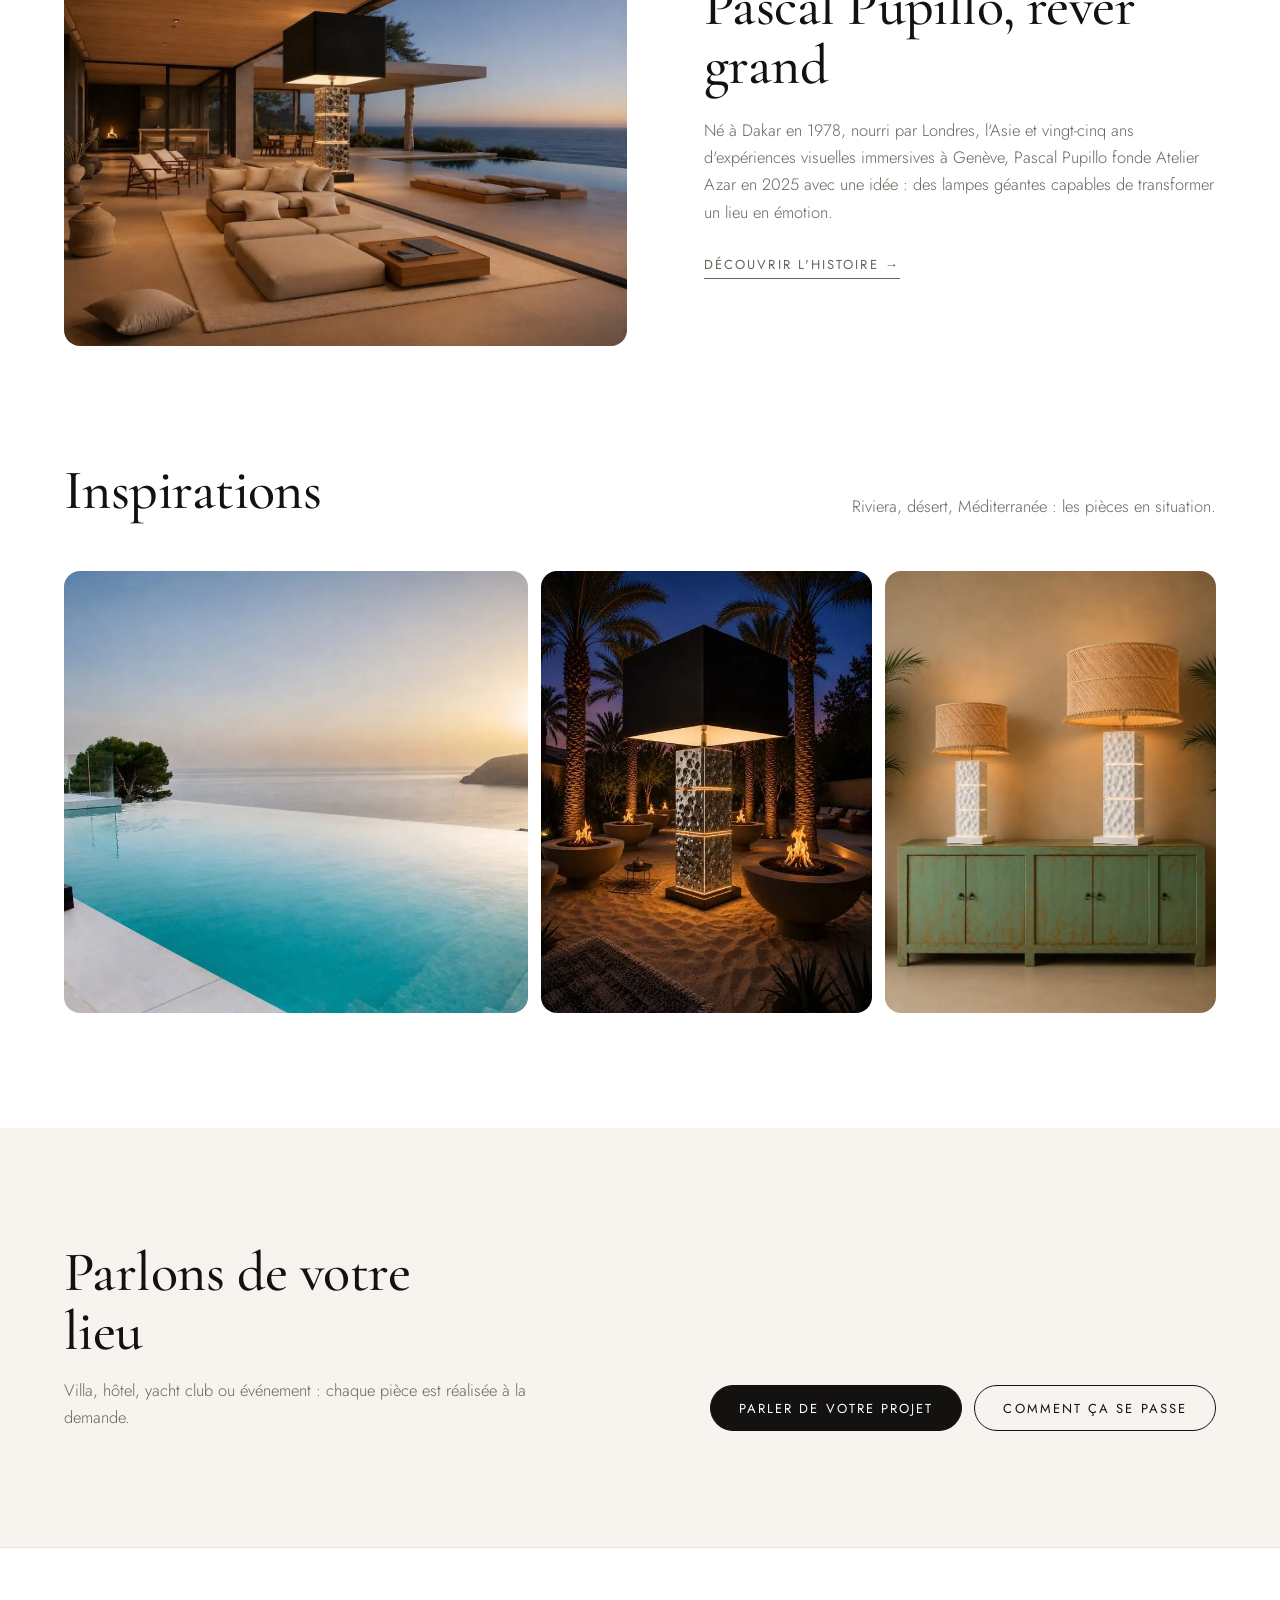
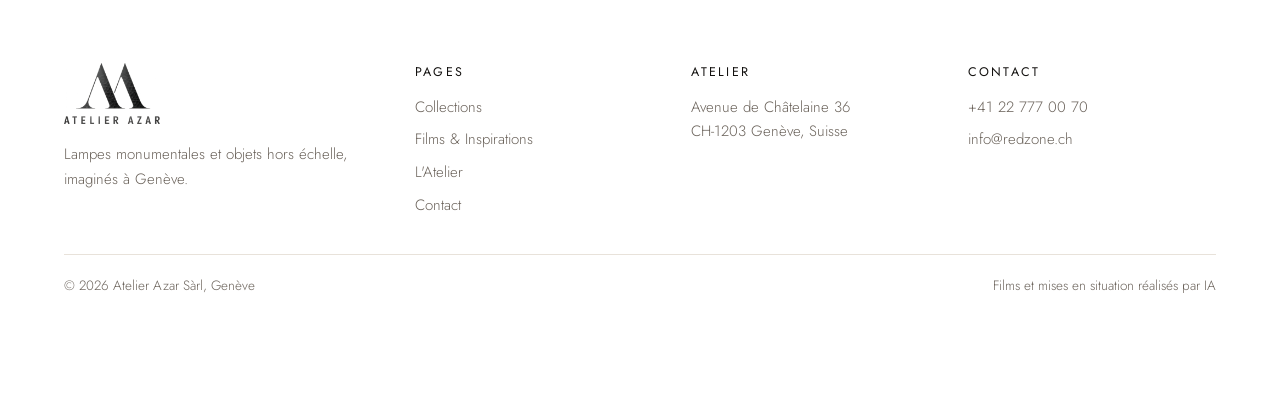
==== commit e46c7cd7: "Atelier Azar: split the site into five pages Home (video intro, manifesto, teasers for each section)" ====
--- a/atelier-azar/index.html
+++ b/atelier-azar/index.html
@@ -6,241 +6,31 @@
 <title>Atelier Azar</title>
 <meta name="description" content="Atelier Azar, lampes monumentales de 3 à 4 mètres créées à Genève par Pascal Pupillo.">
 <meta name="claude:viewport-fit-sides" content="cover">
+<meta property="og:title" content="Atelier Azar">
+<meta property="og:description" content="Atelier Azar, lampes monumentales de 3 à 4 mètres créées à Genève par Pascal Pupillo.">
+<meta property="og:image" content="img/hero-poster.webp">
 <link rel="preload" as="image" href="img/hero-poster.webp" fetchpriority="high">
 <link rel="preconnect" href="https://fonts.googleapis.com">
 <link rel="preconnect" href="https://fonts.gstatic.com" crossorigin>
 <link href="https://fonts.googleapis.com/css2?family=Cormorant+Garamond:wght@400;500;600&family=Jost:wght@300;400;500&display=swap" rel="stylesheet">
-<style>
-/* VOICE occasion, hushed luxury: a white gallery of monumental light
-   IDEA the architect's elevation drawing: each lamp shown at true scale beside a person
-   PICTURE full-screen AI film opened by the brand name being written, then a live scale drawing
-   COLOUR pure white ground (fixed, brand request), ink #141210, warm stone tint, lamp-glow gold #9a6b33
-   TYPE Cormorant Garamond display + Jost text (geometric, like the logo lettering)
-   LAYOUT Menu top-left, logo centre, Contact pill top-right; video full-bleed; phone the same, compact */
-:root{color-scheme:light;--bg:#ffffff;--ink:#141210;--soft:#6b635b;--line:#e8e2da;--tint:#f7f4ef;--gold:#9a6b33;--night:#141210;--nightink:#ffffff;--glow:#9a6b33}
-*{box-sizing:border-box;min-width:0}
-[hidden]{display:none!important}
-html{scroll-behavior:smooth}
-section[id]{scroll-margin-top:72px}
-body{margin:0;background:var(--bg);color:var(--ink);font:300 16.5px/1.65 Jost,"Helvetica Neue",Arial,sans-serif;overflow-x:clip}
-img,video{display:block;max-width:100%}
-a{color:inherit}
-h1,h2,h3{font-family:"Cormorant Garamond",Georgia,serif;font-weight:500;line-height:1.05;letter-spacing:-.01em;margin:0}
-h2{font-size:clamp(34px,4.6vw,56px)}
-h3{font-size:30px}
-p{margin:0 0 1em}
-.band{padding-block:clamp(64px,9vw,128px);padding-left:max(5vw,16px,env(safe-area-inset-left,0px));padding-right:max(5vw,16px,env(safe-area-inset-right,0px))}
-.wrap{max-width:1240px;margin:0 auto}
-.label{font:400 13px/1.4 Jost,sans-serif;letter-spacing:.18em;text-transform:uppercase;color:var(--soft)}
-.btn{display:inline-flex;align-items:center;justify-content:center;gap:10px;min-height:46px;padding:0 28px;border:1px solid currentColor;border-radius:999px;background:none;color:inherit;font:400 13px Jost,sans-serif;letter-spacing:.16em;text-transform:uppercase;text-decoration:none;cursor:pointer;transition:background .3s,color .3s,border-color .3s}
-.btn:hover,.btn:focus-visible{background:var(--ink);color:#fff;border-color:var(--ink)}
-.btn.fill{background:var(--ink);color:#fff;border-color:var(--ink)}
-.btn.fill:hover,.btn.fill:focus-visible{background:var(--gold);border-color:var(--gold)}
-.hero .btn{background:#fff;color:var(--ink);border-color:#fff}
-.hero .btn:hover{background:transparent;color:#fff}
-
-/* header */
-header{position:fixed;inset:0 0 auto;z-index:20;padding:calc(16px + env(safe-area-inset-top,0px)) max(4vw,16px,env(safe-area-inset-right,0px)) 16px max(4vw,16px,env(safe-area-inset-left,0px));display:grid;grid-template-columns:1fr auto 1fr;align-items:center;color:#fff;transition:background .4s,color .4s,padding .4s,opacity .8s}
-header.solid{background:rgba(255,255,255,.96);color:var(--ink);border-bottom:1px solid var(--line);padding-block:calc(8px + env(safe-area-inset-top,0px)) 8px}
-.pill{display:inline-flex;align-items:center;gap:10px;min-height:42px;padding:0 20px;border:1px solid currentColor;border-radius:999px;background:none;color:inherit;font:400 12.5px Jost,sans-serif;letter-spacing:.18em;text-transform:uppercase;text-decoration:none;cursor:pointer;transition:background .3s,color .3s}
-.pill:hover,.pill:focus-visible{background:#fff;color:var(--ink);border-color:#fff}
-header.solid .pill:hover{background:var(--ink);color:#fff;border-color:var(--ink)}
-.menu-btn{justify-self:start;border-color:transparent;padding-left:4px}
-.menu-btn i{display:grid;gap:5px;width:22px}
-.menu-btn i::before,.menu-btn i::after{content:"";height:1.5px;background:currentColor}
-.menu-btn:hover{background:none!important;color:inherit!important;border-color:currentColor!important}
-.cta{justify-self:end}
-.logo{display:block;width:clamp(96px,9vw,128px);transition:width .4s}
-header.solid .logo{width:84px}
-.logo img{width:100%}
-.logo .ld{display:none}
-header.solid .logo .ll{display:none}
-header.solid .logo .ld{display:block}
-@media(max-width:520px){.menu-btn span,.cta span{display:none}.cta{padding:0 14px}.logo{width:84px}}
-.drawer{position:fixed;inset:0;z-index:30;background:#fff;color:var(--ink);display:grid;grid-template-columns:minmax(0,1fr) minmax(0,1fr);animation:dIn .45s ease}
-.drawer nav{display:flex;flex-direction:column;justify-content:center;gap:2px;padding:calc(90px + env(safe-area-inset-top,0px)) max(6vw,24px) 48px}
-.drawer nav a{font:400 clamp(34px,4.6vw,56px)/1.2 "Cormorant Garamond",serif;text-decoration:none;transition:color .3s,padding .3s}
-.drawer nav a:hover{color:var(--gold);padding-left:8px}
-.drawer aside{background:var(--tint) url(img/scene-salon.webp) center/cover;position:relative}
-.drawer .info{position:absolute;left:24px;right:24px;bottom:24px;background:#fff;border-radius:18px;padding:20px 22px;font-size:15px;color:var(--soft)}
-.drawer>button{position:absolute;top:calc(16px + env(safe-area-inset-top,0px));left:max(4vw,16px);z-index:2;color:var(--ink)}
-.drawer .pill:hover{background:var(--ink);color:#fff;border-color:var(--ink)}
-@keyframes dIn{from{opacity:0;transform:translateY(-12px)}}
-@media(max-width:760px){.drawer{grid-template-columns:1fr}.drawer aside{display:none}}
-
-/* hero */
-.hero{position:relative;height:100svh;min-height:560px;color:#fff;overflow:hidden;background:#1d1a17}
-.hero video,.hero .poster{position:absolute;inset:0;width:100%;height:100%;object-fit:cover}
-.hero::after{content:"";position:absolute;inset:0;background:linear-gradient(180deg,rgba(10,8,6,.45) 0%,rgba(10,8,6,0) 30%,rgba(10,8,6,0) 50%,rgba(10,8,6,.62) 100%)}
-.hero .copy{position:absolute;z-index:2;left:max(5vw,16px);right:max(5vw,16px);bottom:clamp(48px,9vh,96px);display:grid;grid-template-columns:auto minmax(0,1fr);align-items:end;gap:24px}
-.hero .copy>div:first-child{order:2;justify-self:end;max-width:640px}
-.hero h1{font-size:clamp(44px,6.2vw,92px);font-weight:400;max-width:12ch}
-.hero p{font-size:18px;max-width:30em;margin:18px 0 0;color:#efe9df}
-.hero .ctl{display:flex;flex-direction:column;align-items:flex-start;gap:14px}
-.vbtn{background:rgba(0,0,0,.2);border:1px solid rgba(255,255,255,.7);border-radius:999px;color:#fff;min-height:38px;padding:0 16px;font:400 12px Jost;letter-spacing:.16em;text-transform:uppercase;cursor:pointer}
-.hero .copy,header{opacity:1}
-.intro-on .hero .copy,.intro-on header{opacity:0;pointer-events:none}
-.hero .copy{transition:opacity 1.2s ease .2s}
-.opening{position:absolute;inset:0;z-index:3;display:grid;place-items:center;align-content:center;gap:clamp(14px,2.4vh,26px);color:#fff;pointer-events:none;transition:opacity 1.1s ease,transform 1.1s ease}
-.opening.out{opacity:0;transform:translateY(-3vh)}
-.opening .mono{width:clamp(110px,13vw,180px);clip-path:inset(100% 0 0 0);animation:wipe 1.6s cubic-bezier(.6,0,.2,1) .3s forwards;filter:drop-shadow(0 2px 18px rgba(0,0,0,.25))}
-.opening svg{width:min(86vw,620px);height:auto;overflow:visible}
-.opening text{font:400 64px Jost,sans-serif;letter-spacing:.32em;fill:#fff;fill-opacity:0;stroke:#fff;stroke-width:1.1;stroke-dasharray:420;stroke-dashoffset:420;animation:write 2.6s cubic-bezier(.45,0,.25,1) 1.2s forwards,fillin 1s ease 3.3s forwards}
-.opening .tag{font:italic 400 clamp(18px,2vw,24px) "Cormorant Garamond",serif;opacity:0;animation:fade 1s ease 3.6s forwards}
-@keyframes wipe{to{clip-path:inset(0 0 0 0)}}
-@keyframes write{to{stroke-dashoffset:0}}
-.intro-on .hero::after{background:rgba(10,8,6,.4)}
-@keyframes fillin{to{fill-opacity:1;stroke-width:0}}
-@keyframes fade{to{opacity:.9}}
-.hero.dim::after{background:rgba(10,8,6,.38)}
-.hero::after{transition:background 1.2s}
-.ai{font-size:13px;color:rgba(255,255,255,.8)}
-@media(max-width:700px){.hero .copy{grid-template-columns:1fr}.hero .copy>div:first-child{order:0;justify-self:start}.hero .ctl{flex-direction:row;flex-wrap:wrap;align-items:center}}
-
-/* manifesto */
-.manifesto .wrap{display:grid;grid-template-columns:minmax(0,1.25fr) minmax(0,1fr);gap:clamp(32px,6vw,96px);align-items:end}
-.manifesto blockquote{margin:0;font:400 clamp(32px,4.2vw,54px)/1.12 "Cormorant Garamond",serif}
-.manifesto .txt{color:var(--soft)}
-.manifesto .txt strong{color:var(--ink);font-weight:400}
-@media(max-width:800px){.manifesto .wrap{grid-template-columns:1fr}}
-
-/* collections */
-.head{display:flex;justify-content:space-between;align-items:end;gap:24px;flex-wrap:wrap;margin-bottom:clamp(32px,4vw,56px)}
-.head p{max-width:30em;color:var(--soft);margin:0}
-.grid{display:grid;grid-template-columns:repeat(3,minmax(0,1fr));gap:clamp(16px,2vw,28px)}
-@media(max-width:1000px){.grid{grid-template-columns:repeat(2,minmax(0,1fr))}}
-@media(max-width:600px){.grid{grid-template-columns:1fr}}
-.card{display:flex;flex-direction:column}
-.card .ph{position:relative;aspect-ratio:4/5;overflow:hidden;background:#2b241e;cursor:zoom-in;border:0;padding:0;width:100%}
-.card .ph img{width:100%;height:100%;object-fit:cover;object-position:50% 18%;transition:transform 1.2s ease,opacity .35s}
-.card .ph:hover img{transform:scale(1.04)}
-.card .meta{display:flex;justify-content:space-between;align-items:baseline;gap:12px;margin-top:18px}
-.card .meta span{font-size:14px;color:var(--soft);white-space:nowrap}
-.card .desc{color:var(--soft);font-size:15.5px;margin:8px 0 14px}
-.opts{display:flex;flex-wrap:wrap;gap:8px;margin-top:auto}
-.opts button{min-height:36px;padding:0 12px;border:1px solid var(--line);background:none;color:var(--ink);font:400 13px Jost;cursor:pointer}
-.opts button[aria-pressed=true]{border-color:var(--ink)}
-.card.intro{justify-content:center;padding:clamp(24px,3vw,40px);background:var(--tint)}
-.card.intro p{color:var(--soft)}
-.card.intro dl{display:grid;grid-template-columns:auto 1fr;gap:6px 18px;margin:12px 0 0;font-size:15px}
-.card.intro dt{font-family:"Cormorant Garamond",serif;font-size:26px;line-height:1}
-.card.intro dd{margin:0;color:var(--soft);align-self:center}
-
-/* films */
-.films .lead{position:relative;aspect-ratio:16/8;min-height:340px;overflow:hidden;margin-bottom:clamp(16px,2vw,28px);border-radius:20px}
-.films .row figure,.card .ph,.mosaic button,.atelier img,.fig{border-radius:16px;overflow:hidden}
-.opts button{border-radius:999px}
-.films video{width:100%;height:100%;object-fit:cover}
-.films .lead figcaption{position:absolute;left:clamp(18px,3vw,40px);bottom:clamp(18px,3vw,40px);right:18px;max-width:30em;color:#fff;text-shadow:0 1px 18px rgba(0,0,0,.5)}
-.films .lead figcaption h3{font-size:clamp(28px,3.4vw,44px)}
-.films .row{display:grid;grid-template-columns:minmax(0,1fr) minmax(0,1fr) minmax(0,1.2fr);gap:clamp(16px,2vw,28px);align-items:stretch}
-.films .row figure{margin:0;aspect-ratio:2/3;overflow:hidden;background:#1d1a17}
-.films .row .note{display:flex;flex-direction:column;justify-content:flex-end;padding:clamp(4px,1vw,12px) 0}
-.films .note p{color:var(--soft)}
-figure{margin:0}
-@media(max-width:800px){.films .row{grid-template-columns:1fr 1fr}.films .row .note{grid-column:1/-1}.films .lead{aspect-ratio:4/5}}
-
-/* scale */
-.scale .wrap{display:grid;grid-template-columns:minmax(0,1fr) minmax(0,1.7fr);gap:clamp(32px,5vw,72px);align-items:center}
-.scale p{color:var(--soft)}
-.fig{position:relative;min-height:420px;background:var(--tint)}
-.fig>svg{position:absolute;inset:0;width:100%;height:100%}
-.fig svg text{font:400 14px Jost,sans-serif;fill:var(--ink);paint-order:stroke;stroke:var(--tint);stroke-width:4px}
-.ctrl{margin:28px 0 18px}
-.ctrl label{display:flex;justify-content:space-between;font-size:15px;margin-bottom:10px}
-.ctrl output{font:500 26px "Cormorant Garamond",serif;white-space:nowrap}
-input[type=range]{-webkit-appearance:none;appearance:none;width:100%;height:44px;background:transparent;cursor:pointer}
-input[type=range]::-webkit-slider-runnable-track{height:2px;background:var(--ink)}
-input[type=range]::-webkit-slider-thumb{-webkit-appearance:none;width:22px;height:22px;border-radius:50%;background:var(--gold);border:3px solid var(--bg);box-shadow:0 0 0 1px var(--ink);margin-top:-10px}
-input[type=range]::-moz-range-track{height:2px;background:var(--ink)}
-input[type=range]::-moz-range-thumb{width:18px;height:18px;border-radius:50%;background:var(--gold);border:3px solid var(--bg);box-shadow:0 0 0 1px var(--ink)}
-.verdict{border-top:1px solid var(--line);padding-top:18px;font-size:16px;color:var(--ink)}
-.verdict b{font-weight:500}
-@media(max-width:860px){.scale .wrap{grid-template-columns:1fr}.fig{min-height:360px}}
-
-/* atelier */
-.atelier .wrap{display:grid;grid-template-columns:minmax(0,1.1fr) minmax(0,1fr);gap:clamp(32px,6vw,96px);align-items:center}
-.atelier img{width:100%;aspect-ratio:5/4;object-fit:cover}
-.atelier .txt p{color:var(--soft)}
-.atelier .sig{font:italic 400 26px "Cormorant Garamond",serif;color:var(--ink);margin-top:24px}
-@media(max-width:860px){.atelier .wrap{grid-template-columns:1fr}}
-
-/* gallery */
-.mosaic{display:grid;grid-template-columns:repeat(6,minmax(0,1fr));grid-auto-rows:clamp(120px,14vw,200px);gap:clamp(8px,1vw,14px)}
-.mosaic button{border:0;padding:0;overflow:hidden;cursor:zoom-in;background:var(--tint)}
-.mosaic img{width:100%;height:100%;object-fit:cover;transition:transform 1.2s}
-.mosaic button:hover img{transform:scale(1.04)}
-.m1{grid-column:span 4;grid-row:span 3}.m2{grid-column:span 2;grid-row:span 3}.m3{grid-column:span 2;grid-row:span 2}.m4{grid-column:span 2;grid-row:span 2}.m5{grid-column:span 2;grid-row:span 2}.m6{grid-column:span 3;grid-row:span 2}.m7{grid-column:span 3;grid-row:span 2}
-@media(max-width:700px){.mosaic{grid-template-columns:repeat(2,minmax(0,1fr));grid-auto-rows:150px}.mosaic button{grid-column:span 1!important;grid-row:span 2!important}.mosaic .m1{grid-column:span 2!important}}
-
-/* process */
-.steps{display:grid;grid-template-columns:repeat(4,minmax(0,1fr));gap:clamp(20px,3vw,40px);border-top:1px solid var(--line);padding-top:32px}
-.steps h3{font-size:26px;margin-bottom:10px}
-.steps p{color:var(--soft);font-size:15.5px}
-.steps .n{font:400 44px/1 "Cormorant Garamond",serif;color:var(--gold);margin-bottom:14px}
-@media(max-width:900px){.steps{grid-template-columns:repeat(2,minmax(0,1fr))}}
-@media(max-width:540px){.steps{grid-template-columns:1fr}}
-
-/* contact */
-.contact .wrap{display:grid;grid-template-columns:minmax(0,1fr) minmax(0,1.3fr);gap:clamp(32px,6vw,96px)}
-.contact address{font-style:normal;color:var(--soft);margin-top:24px;line-height:1.9}
-.contact address a{text-decoration:none;border-bottom:1px solid var(--line)}
-form{display:grid;grid-template-columns:1fr 1fr;gap:18px 22px}
-form .full{grid-column:1/-1}
-form label{display:block;font-size:13px;letter-spacing:.14em;text-transform:uppercase;color:var(--soft);margin-bottom:6px}
-.contact{background:var(--tint)}
-form input,form select,form textarea{width:100%;font:300 16px Jost,sans-serif;color:var(--ink);background:#fff;border:1px solid var(--line);padding:12px 18px;border-radius:999px}
-form textarea{border-radius:20px}
-form select option{color:#141210}
-form textarea{min-height:110px;resize:vertical}
-form input:focus,form select:focus,form textarea:focus{outline:none;border-color:var(--glow)}
-.ok{grid-column:1/-1;border:1px solid var(--glow);border-radius:16px;background:#fff;padding:16px 18px;font-size:15.5px}
-@media(max-width:860px){.contact .wrap{grid-template-columns:1fr}}
-@media(max-width:520px){form{grid-template-columns:1fr}}
-
-footer{border-top:1px solid var(--line);padding-block:40px calc(40px + env(safe-area-inset-bottom,0px))}
-footer .wrap{display:flex;flex-wrap:wrap;justify-content:space-between;align-items:center;gap:20px;font-size:14px;color:var(--soft)}
-footer img{width:96px}
-footer nav{display:flex;flex-wrap:wrap;gap:22px}
-footer a{text-decoration:none}
-
-/* lightbox */
-.lb{position:fixed;inset:0;z-index:40;background:rgba(255,255,255,.98);display:grid;grid-template-columns:minmax(0,1fr) minmax(0,360px);gap:32px;align-items:center;padding:calc(64px + env(safe-area-inset-top,0px)) max(5vw,16px) calc(32px + env(safe-area-inset-bottom,0px));color:var(--ink)}
-.lb img{max-height:calc(100svh - 120px);margin:0 auto;object-fit:contain;border-radius:16px}
-.lb .x{position:absolute;top:calc(14px + env(safe-area-inset-top,0px));right:max(5vw,16px)}
-.lb .x:hover{background:var(--ink);color:#fff}
-.lb table{width:100%;border-collapse:collapse;font-size:15px;margin-top:18px}
-.lb td{padding:9px 0;border-bottom:1px solid var(--line)}
-.lb td+td{text-align:right;white-space:nowrap}
-.lb.pic{grid-template-columns:1fr}
-.lb.pic aside{display:none}
-@media(max-width:800px){.lb{grid-template-columns:1fr;align-content:start;overflow-y:auto}.lb img{max-height:62svh}}
-img.fx{opacity:0;transition:opacity .7s ease,transform 1.2s ease}
-img.fx.in{opacity:1}
-.films video{background:var(--tint)}
-@media(prefers-reduced-motion:reduce){*{transition:none!important;scroll-behavior:auto!important}}
-</style>
+<link rel="stylesheet" href="assets/style.css">
 </head>
 <body>
-
 <script>try{if(!matchMedia('(prefers-reduced-motion: reduce)').matches&&!sessionStorage.getItem('azarIntro'))document.documentElement.classList.add('intro-on')}catch(e){document.documentElement.classList.add('intro-on')}</script>
 <header id="top">
   <button class="pill menu-btn" id="menuBtn" aria-expanded="false" aria-controls="drawer"><i></i><span>Menu</span></button>
-  <a class="logo" href="#accueil" aria-label="Atelier Azar, accueil"><img class="ll" src="img/logo-light.png" alt="Atelier Azar"><img class="ld" src="img/logo-dark.png" alt=""></a>
-  <a class="pill cta" href="#contact"><span>Contact</span><span aria-hidden="true" style="display:inline">→</span></a>
+  <a class="logo" href="index.html" aria-label="Atelier Azar, accueil"><img class="ll" src="img/logo-light.png" alt="Atelier Azar"><img class="ld" src="img/logo-dark.png" alt=""></a>
+  <a class="pill cta" href="contact.html"><span>Contact</span><span aria-hidden="true" style="display:inline">→</span></a>
 </header>
 <div class="drawer" id="drawer" hidden>
   <button class="pill" id="drawerClose">Fermer</button>
-  <nav aria-label="Menu">
-    <a href="#collections">Collections</a><a href="#films">Les films</a><a href="#echelle">Penser à l'échelle</a><a href="#atelier">L'atelier</a><a href="#inspirations">Inspirations</a><a href="#projet">Un projet</a><a href="#contact">Contact</a>
-  </nav>
+  <nav aria-label="Menu"><a href="index.html" aria-current="page">Accueil</a><a href="collections.html">Collections</a><a href="films.html">Films & Inspirations</a><a href="atelier.html">L'Atelier</a><a href="contact.html">Contact</a></nav>
   <aside><p class="info">Atelier Azar Sàrl · Avenue de Châtelaine 36, CH-1203 Genève<br>+41 22 777 00 70 · info@redzone.ch</p></aside>
 </div>
-
 <main>
 <section class="hero" id="accueil">
-  <!-- Film IA d'accueil : video/riviera.mp4 (ordinateur, 1920×1080) et video/riviera-mobile.mp4 (mobile, 1280×720), montés en aller-retour pour une boucle sans saut -->
-  <video class="v" autoplay muted loop playsinline preload="auto" poster="img/hero-poster.webp"><source src="video/riviera-mobile.mp4" type="video/mp4" media="(max-width: 900px)"><source src="video/riviera.mp4" type="video/mp4"></video>
+  <!-- Film IA d'accueil : video/riviera.mp4 (ordinateur) et video/riviera-mobile.mp4 (écrans verticaux), montés en aller-retour pour une boucle sans saut -->
+  <video class="v" autoplay muted loop playsinline preload="auto" poster="img/hero-poster.webp"><source src="video/riviera-mobile.mp4" type="video/mp4" media="(max-aspect-ratio: 4/5)"><source src="video/riviera.mp4" type="video/mp4"></video>
   <div class="opening" id="intro" aria-hidden="true">
     <img class="mono" src="img/mono-light.png" alt="">
     <svg viewBox="0 0 760 90"><text x="380" y="70" text-anchor="middle">ATELIER AZAR</text></svg>
@@ -252,7 +42,7 @@
       <p>Lampes monumentales de trois à quatre mètres, imaginées à Genève pour habiter les lieux d'exception.</p>
     </div>
     <div class="ctl">
-      <a class="btn" href="#collections">Découvrir les collections</a>
+      <a class="btn" href="collections.html">Découvrir les collections</a>
       <span><button class="vbtn" id="heroToggle" aria-pressed="false">Pause</button> <span class="ai">Film réalisé par IA</span></span>
     </div>
   </div>
@@ -269,235 +59,62 @@
   </div>
 </section>
 
-<section class="band" id="collections" style="padding-top:0">
+<section class="band" style="padding-top:0">
   <div class="wrap">
-    <div class="head">
-      <h2>Les collections</h2>
-      <p>Cinq silhouettes, chacune en version XL (3 m) ou XXL (4 m). Choisissez une finition, puis ouvrez la fiche pour voir les cotes.</p>
-    </div>
-    <div class="grid" id="grid"></div>
+    <div class="head"><h2>Les collections</h2><p>Cinq silhouettes, chacune en version XL (3 m) ou XXL (4 m), en finitions Black, Silver, Champagne, Woodee ou laque blanche.</p></div>
+    <div class="teasers"><a class="tcard" href="collections.html#shanghai"><div class="ph"><img class="fx" src="img/shanghai-xl.webp" alt="Shanghai, lampe monumentale à côté d'une personne de 1,80 m" loading="lazy" decoding="async"></div><h3>Shanghai</h3><p>Le piédestal laqué noir aux lignes de pagode.</p></a><a class="tcard" href="collections.html#kailedo"><div class="ph"><img class="fx" src="img/kailedo-champagne-xl.webp" alt="Kailedo, lampe monumentale à côté d'une personne de 1,80 m" loading="lazy" decoding="async"></div><h3>Kailedo</h3><p>Trois blocs martelés qui accrochent la lumière.</p></a><a class="tcard" href="collections.html#omaya"><div class="ph"><img class="fx" src="img/omaya-silver-xl.webp" alt="Omaya, lampe monumentale à côté d'une personne de 1,80 m" loading="lazy" decoding="async"></div><h3>Omaya</h3><p>Une colonne miroir creusée d'alvéoles et de LED.</p></a></div>
+    <p style="margin-top:36px"><a class="more" href="collections.html">Voir les cinq collections →</a></p>
   </div>
 </section>
 
-<section class="band films" id="films" style="padding-top:0">
+<section class="feature">
+  <img class="fx" src="img/scene-terrasse.webp" alt="Lampe Omaya Silver sur une terrasse en béton au couchant" loading="lazy" decoding="async">
+  <div class="inner">
+    <p class="label">Films &amp; Inspirations</p>
+    <h2>Chaque pièce se révèle d'abord en film</h2>
+    <p>Terrasses au couchant, jardins de palmiers, salons face à la mer : nos films IA projettent chaque lampe dans des lieux qui lui ressemblent.</p>
+    <p style="margin-top:24px"><a class="btn" href="films.html">Voir les films</a></p>
+  </div>
+</section>
+
+<section class="band split">
   <div class="wrap">
-    <div class="head">
-      <h2>Les films</h2>
-      <p>Chaque pièce est d'abord révélée en film, générée par intelligence artificielle, dans des lieux qui lui ressemblent : une terrasse au couchant, un jardin de palmiers, un salon face à la mer.</p>
-    </div>
-    <figure class="lead">
-      <video class="v" muted loop playsinline preload="none" poster="img/scene-terrasse.webp"><source src="video/terrasse.mp4" type="video/mp4"></video>
-      <figcaption><p class="label" style="color:#e6dccd">Omaya Silver XXL</p><h3>Une terrasse suspendue au-dessus des collines</h3></figcaption>
-    </figure>
-    <div class="row">
-      <figure><video class="v" muted loop playsinline preload="none" poster="img/scene-desert-champagne.webp" style="height:100%;object-fit:cover"><source src="video/desert.mp4" type="video/mp4"></video></figure>
-      <figure><video class="v" muted loop playsinline preload="none" poster="img/scene-bali-terrasse.webp" style="height:100%;object-fit:cover"><source src="video/bali.mp4" type="video/mp4"></video></figure>
-      <div class="note">
-        <p class="label">Votre lieu, avant la fabrication</p>
-        <h3 style="margin:12px 0 16px">Voir la lampe chez soi</h3>
-        <p>Envoyez quelques photos de votre espace : nous réalisons un film IA de la pièce choisie, à l'échelle, dans votre décor. Vous validez la proportion et la finition avant que l'atelier ne commence.</p>
-        <p><a class="btn fill" href="#contact">Demander un film</a></p>
-      </div>
+    <img class="fx" src="img/scene-salon.webp" alt="Lampe Kailedo dans un salon ouvert sur l'océan au crépuscule" loading="lazy" decoding="async">
+    <div class="txt">
+      <p class="label">L'Atelier</p>
+      <h2 style="margin:12px 0 22px">Pascal Pupillo, rêver grand</h2>
+      <p>Né à Dakar en 1978, nourri par Londres, l'Asie et vingt-cinq ans d'expériences visuelles immersives à Genève, Pascal Pupillo fonde Atelier Azar en 2025 avec une idée : des lampes géantes capables de transformer un lieu en émotion.</p>
+      <p style="margin-top:24px"><a class="more" href="atelier.html">Découvrir l'histoire →</a></p>
     </div>
   </div>
 </section>
 
-<section class="band scale" id="echelle">
+<section class="band" style="padding-top:0">
   <div class="wrap">
-    <div>
-      <h2>Penser à l'échelle</h2>
-      <p style="margin-top:18px">Une lampe Atelier Azar se mesure à l'architecture. Indiquez la hauteur sous plafond de votre lieu pour voir quelle version y respire.</p>
-      <div class="ctrl">
-        <label for="ceil">Hauteur sous plafond <output id="ceilOut">4,80 m</output></label>
-        <input type="range" id="ceil" min="2.5" max="8" step="0.1" value="4.8">
-      </div>
-      <p class="verdict" id="verdict"></p>
-    </div>
-    <div class="fig" id="fig" role="img" aria-label="Élévation à l'échelle : personne de 1,80 m, lampe XL de 3 m et lampe XXL de 4 m sous le plafond choisi"></div>
-  </div>
-</section>
-
-<section class="band atelier" id="atelier" style="padding-top:0">
-  <div class="wrap">
-    <img class="fx" src="img/scene-salon.webp" alt="Lampe Kailedo dans un salon ouvert sur l'océan au crépuscule" loading="lazy" decoding="async" width="1258" height="1022">
-    <div class="txt">
-      <p class="label">L'atelier</p>
-      <h2 style="margin:12px 0 22px">Pascal Pupillo, rêver grand</h2>
-      <p>Né à Dakar en 1978, Pascal Pupillo grandit entre les cultures et les voyages. Très jeune, il se passionne pour l'architecture, les volumes et les atmosphères hors normes.</p>
-      <p>De Swissair à Londres, puis l'Asie : Thaïlande, Chine, Japon, Corée, Indonésie, Philippines, et les États-Unis. Chaque destination affine un regard entre minimalisme architectural, luxe contemporain et émotion lumineuse.</p>
-      <p>Pendant plus de 25 ans, il imagine à Genève, avec sa société Red Zone, des expériences visuelles immersives. En 2025, le rêve prend forme : créer des œuvres monumentales, des lampes géantes capables de transformer un lieu en émotion.</p>
-      <p class="sig">Atelier Azar, Genève, 2025</p>
+    <div class="head"><h2>Inspirations</h2><p>Riviera, désert, Méditerranée : les pièces en situation.</p></div>
+    <div class="strip">
+      <a href="films.html#inspirations"><img class="fx" src="img/scene-riviera.webp" alt="Shanghai Black au bord d'une piscine à débordement" loading="lazy" decoding="async"></a>
+      <a href="films.html#inspirations"><img class="fx" src="img/scene-desert-silver.webp" alt="Omaya Silver dans un jardin de palmiers, la nuit" loading="lazy" decoding="async"></a>
+      <a href="films.html#inspirations"><img class="fx" src="img/scene-bali-console.webp" alt="Deux lampes Bali sur une console ancienne" loading="lazy" decoding="async"></a>
     </div>
   </div>
 </section>
-
-<section class="band" id="inspirations" style="padding-top:0">
+<section class="band cta-band">
   <div class="wrap">
-    <div class="head"><h2>Inspirations</h2><p>Riviera, désert, Méditerranée : les pièces en situation.</p></div>
-    <div class="mosaic" id="mosaic"></div>
-  </div>
-</section>
-
-<section class="band" id="projet" style="padding-top:0">
-  <div class="wrap">
-    <div class="head"><h2>Un projet, pas à pas</h2><p>Pour une villa, un hôtel, un yacht club ou un événement.</p></div>
-    <div class="steps">
-      <div><div class="n">I</div><h3>Rencontre</h3><p>Votre lieu, vos volumes, l'émotion recherchée. Choix du modèle, de la taille et de la finition.</p></div>
-      <div><div class="n">II</div><h3>Film de projection</h3><p>Un film IA de la lampe dans votre espace, pour valider l'échelle et la lumière.</p></div>
-      <div><div class="n">III</div><h3>Création</h3><p>Fabrication de la pièce, abat-jour et éclairage LED sur mesure.</p></div>
-      <div><div class="n">IV</div><h3>Installation</h3><p>Livraison et mise en lumière sur place, en intérieur comme en extérieur.</p></div>
-    </div>
-  </div>
-</section>
-
-<section class="band contact" id="contact">
-  <div class="wrap">
-    <div>
-      <h2>Parlons de votre lieu</h2>
-      <p style="margin-top:18px;color:var(--soft)">Chaque pièce est réalisée à la demande. Décrivez votre projet, nous revenons vers vous avec une proposition et un premier film.</p>
-      <address>
-        Atelier Azar Sàrl<br>
-        Avenue de Châtelaine 36<br>
-        CH-1203 Genève, Suisse<br>
-        <a href="tel:+41227770070">+41 22 777 00 70</a><br>
-        <a href="mailto:info@redzone.ch">info@redzone.ch</a>
-      </address>
-    </div>
-    <form id="form" novalidate>
-      <div><label for="f-name">Nom</label><input id="f-name" name="name" autocomplete="name" required></div>
-      <div><label for="f-mail">E-mail</label><input id="f-mail" name="email" type="email" autocomplete="email" required></div>
-      <div><label for="f-tel">Téléphone</label><input id="f-tel" name="tel" type="tel" autocomplete="tel"></div>
-      <div><label for="f-model">Modèle</label><select id="f-model" name="model"><option>Je ne sais pas encore</option></select></div>
-      <div class="full"><label for="f-msg">Votre projet</label><textarea id="f-msg" name="msg" placeholder="Lieu, hauteur sous plafond, intérieur ou extérieur, délai…"></textarea></div>
-      <div class="full"><button class="btn fill" type="submit">Envoyer la demande</button></div>
-    </form>
+    <div><h2>Parlons de votre lieu</h2><p style="margin:16px 0 0;color:var(--soft);max-width:32em">Villa, hôtel, yacht club ou événement : chaque pièce est réalisée à la demande.</p></div>
+    <div class="acts"><a class="btn fill" href="contact.html">Parler de votre projet</a><a class="btn" href="atelier.html#projet">Comment ça se passe</a></div>
   </div>
 </section>
 </main>
-
 <footer class="band">
-  <div class="wrap">
-    <img src="img/logo-dark.png" alt="Atelier Azar">
-    <nav><a href="#collections">Collections</a><a href="#films">Films</a><a href="#atelier">L'atelier</a><a href="#contact">Contact</a></nav>
-    <span>© 2026 Atelier Azar Sàrl, Genève</span>
+  <div class="cols">
+    <div><img src="img/logo-dark.png" alt="Atelier Azar" style="margin-bottom:18px"><p>Lampes monumentales et objets hors échelle, imaginés à Genève.</p></div>
+    <div><h4>Pages</h4><nav><a href="collections.html">Collections</a><a href="films.html">Films &amp; Inspirations</a><a href="atelier.html">L'Atelier</a><a href="contact.html">Contact</a></nav></div>
+    <div><h4>Atelier</h4><p>Avenue de Châtelaine 36<br>CH-1203 Genève, Suisse</p></div>
+    <div><h4>Contact</h4><nav><a href="tel:+41227770070">+41 22 777 00 70</a><a href="mailto:info@redzone.ch">info@redzone.ch</a></nav></div>
   </div>
+  <div class="legal"><span>© 2026 Atelier Azar Sàrl, Genève</span><span>Films et mises en situation réalisés par IA</span></div>
 </footer>
-
-<div class="lb" id="lb" hidden role="dialog" aria-modal="true" aria-label="Fiche produit">
-  <button class="x pill" id="lbClose">Fermer</button>
-  <img id="lbImg" alt="">
-  <aside id="lbInfo"></aside>
-</div>
-
-<script>
-{
-const C=[
- {id:'shanghai',name:'Shanghai',d:"Un piédestal laqué noir aux lignes de pagode, ouvert en son cœur, sous un abat-jour rectangulaire doublé d'or.",f:[{n:'Black',img:{XL:'shanghai-xl',XXL:'shanghai-xxl'}}],s:{XL:['L 200 × P 110 cm','110 cm','3,00 m'],XXL:['L 250 × P 150 cm','150 cm','4,00 m']}},
- {id:'kailedo',name:'Kailedo',d:"Trois blocs martelés aux facettes irrégulières, qui accrochent la lumière comme un métal froissé.",f:[{n:'Silver',img:{XL:'kailedo-silver-xl',XXL:'kailedo-silver-xxl'}},{n:'Champagne',img:{XL:'kailedo-champagne-xl',XXL:'kailedo-champagne-xxl'}}],s:{XL:['L 200 × P 200 cm','100 cm','3,00 m'],XXL:['L 250 × P 250 cm','150 cm','4,00 m']},led:'XXL'},
- {id:'omaya',name:'Omaya',d:"Une colonne miroir creusée d'alvéoles, rythmée par des joints de lumière LED.",f:[{n:'Silver',img:{XL:'omaya-silver-xl',XXL:'omaya-silver-xxl'}},{n:'Champagne',img:{XL:'omaya-champagne-xl',XXL:'omaya-champagne-xxl'}}],s:{XL:['L 200 × P 200 cm','100 cm','3,00 m'],XXL:['L 250 × P 250 cm','150 cm','4,00 m']},led:'XL, XXL'},
- {id:'saint-moritz',name:'Saint-Moritz',d:"Le bois brut des chalets, posé sur un socle de marbre noir et souligné de LED.",f:[{n:'Woodee',img:{XL:'saint-moritz-xl',XXL:'saint-moritz-xxl'}}],s:{XL:['L 200 × P 200 cm','100 cm','3,00 m'],XXL:['L 250 × P 250 cm','150 cm','4,00 m']},led:'XL, XXL'},
- {id:'bali',name:'Bali',d:"Laque blanche sculptée et abat-jour rond en fibre tressée, pour les terrasses et les jardins.",f:[{n:'White lacquered',img:{XL:'bali-xl',XXL:'bali-xxl'}}],s:{XL:['Ø 200 cm','100 cm','3,00 m'],XXL:['Ø 250 cm','150 cm','4,00 m']},led:'XL, XXL'}
-];
-const G=[['scene-riviera','Shanghai Black au bord d\'une piscine à débordement, Riviera'],['scene-desert-silver','Omaya Silver dans un jardin de palmiers, la nuit'],['scene-terrasse','Omaya Silver sur une terrasse en béton au couchant'],['scene-bali-terrasse','Bali White sur une terrasse au crépuscule'],['scene-desert-champagne','Omaya Champagne entre les braseros'],['scene-salon','Kailedo dans un salon ouvert sur l\'océan'],['scene-bali-console','Deux lampes Bali sur une console ancienne']];
-const st={};
-const grid=document.getElementById('grid');
-const card=c=>{st[c.id]={f:0,s:'XL'};return `<article class="card" data-id="${c.id}">
- <button class="ph" aria-label="Ouvrir la fiche ${c.name}"><img class="fx" decoding="async" width="693" height="866" src="img/${c.f[0].img.XL}.webp" alt="${c.name} ${c.f[0].n} XL à côté d'une personne de 1,80 m" loading="lazy"></button>
- <div class="meta"><h3>${c.name}</h3><span>XL 3 m · XXL 4 m</span></div>
- <p class="desc">${c.d}</p>
- <div class="opts">${c.f.map((f,i)=>`<button data-f="${i}" aria-pressed="${i==0}">${f.n}</button>`).join('')}${['XL','XXL'].map(s=>`<button data-s="${s}" aria-pressed="${s=='XL'}">${s}</button>`).join('')}</div></article>`};
-grid.innerHTML=C.map(card).join('')+`<div class="card intro"><p class="label">Deux échelles</p><h3 style="margin:10px 0 12px">Chaque modèle existe en deux hauteurs</h3><p>Abat-jour noir doublé, socle massif, éclairage LED intégré selon les finitions.</p><dl><dt>XL</dt><dd>3,00 m de hauteur totale</dd><dt>XXL</dt><dd>4,00 m de hauteur totale</dd></dl></div>`;
-const swap=(img,src)=>{if(img.getAttribute('src')==src)return;const pre=new Image();pre.src=src;const go=()=>{img.style.opacity=.35;setTimeout(()=>{img.src=src;img.style.opacity=''},160)};pre.decode?pre.decode().then(go,go):pre.onload=go};
-const upd=el=>{const c=C.find(x=>x.id==el.dataset.id),s=st[c.id],img=el.querySelector('img');swap(img,`img/${c.f[s.f].img[s.s]}.webp`);img.alt=`${c.name} ${c.f[s.f].n} ${s.s} à côté d'une personne de 1,80 m`;el.querySelectorAll('[data-f]').forEach(b=>b.setAttribute('aria-pressed',b.dataset.f==s.f));el.querySelectorAll('[data-s]').forEach(b=>b.setAttribute('aria-pressed',b.dataset.s==s.s))};
-grid.addEventListener('click',e=>{const el=e.target.closest('.card[data-id]');if(!el)return;const s=st[el.dataset.id],b=e.target.closest('button');if(!b)return;if(b.dataset.f!=null)s.f=+b.dataset.f;else if(b.dataset.s)s.s=b.dataset.s;else return openP(el.dataset.id);upd(el)});
-
-const lb=document.getElementById('lb'),lbImg=document.getElementById('lbImg'),lbInfo=document.getElementById('lbInfo');let last=null;
-const openLB=()=>{last=document.activeElement;lb.hidden=false;document.body.style.overflow='hidden';document.getElementById('lbClose').focus()};
-const closeLB=()=>{lb.hidden=true;document.body.style.overflow='';last&&last.focus()};
-const drawP=id=>{const c=C.find(x=>x.id==id),s=st[id],f=c.f[s.f],sp=c.s[s.s];lbImg.src=`img/${f.img[s.s]}.webp`;lbImg.alt=`${c.name} ${f.n} ${s.s}, fiche à l'échelle`;
- lbInfo.innerHTML=`<p class="label">Collection</p><h2 style="margin:8px 0 14px">${c.name} ${s.s}</h2><p style="color:var(--soft)">${c.d}</p>
- <div class="opts">${c.f.map((x,i)=>`<button data-f="${i}" aria-pressed="${i==s.f}">${x.n}</button>`).join('')}${['XL','XXL'].map(z=>`<button data-s="${z}" aria-pressed="${z==s.s}">${z}</button>`).join('')}</div>
- <table><tr><td>Abat-jour</td><td>${sp[0]}</td></tr><tr><td>Hauteur abat-jour</td><td>${sp[1]}</td></tr><tr><td>Hauteur totale</td><td>${sp[2]}</td></tr><tr><td>Finition</td><td>${f.n}</td></tr>${c.led?`<tr><td>Éclairage LED</td><td>${c.led}</td></tr>`:''}</table>
- <p style="margin-top:24px"><a class="btn" href="#contact" data-close>Demander un devis</a></p>`;lbInfo.dataset.id=id};
-const openP=id=>{lb.classList.remove('pic');drawP(id);openLB()};
-lbInfo.addEventListener('click',e=>{const b=e.target.closest('button,[data-close]');if(!b)return;const id=lbInfo.dataset.id,s=st[id];if(b.dataset.close!=null){document.getElementById('f-model').value=C.find(x=>x.id==id).name+' '+s.s;closeLB();return}if(b.dataset.f!=null)s.f=+b.dataset.f;if(b.dataset.s)s.s=b.dataset.s;drawP(id);upd(grid.querySelector(`[data-id="${id}"]`))});
-document.getElementById('lbClose').onclick=closeLB;
-lb.addEventListener('click',e=>{if(e.target==lb)closeLB()});
-addEventListener('keydown',e=>{if(e.key=='Escape'&&!lb.hidden)closeLB()});
-
-const mos=document.getElementById('mosaic');
-mos.innerHTML=G.map((g,i)=>`<button class="m${i+1}" data-i="${i}" aria-label="Agrandir : ${g[1]}"><img class="fx" src="img/${g[0]}.webp" alt="${g[1]}" loading="lazy" decoding="async"></button>`).join('');
-mos.addEventListener('click',e=>{const b=e.target.closest('button');if(!b)return;const g=G[b.dataset.i];lb.classList.add('pic');lbImg.src=`img/${g[0]}.webp`;lbImg.alt=g[1];openLB()});
-
-const sel=document.getElementById('f-model');
-C.forEach(c=>['XL','XXL'].forEach(s=>{const o=document.createElement('option');o.textContent=c.name+' '+s;sel.appendChild(o)}));
-
-/* header + menu */
-const hd=document.getElementById('top');
-const onS=()=>hd.classList.toggle('solid',scrollY>innerHeight*.6);addEventListener('scroll',onS,{passive:true});onS();
-const dr=document.getElementById('drawer'),mb=document.getElementById('menuBtn');
-mb.onclick=()=>{dr.hidden=false;mb.setAttribute('aria-expanded','true')};
-const closeD=()=>{dr.hidden=true;mb.setAttribute('aria-expanded','false')};
-document.getElementById('drawerClose').onclick=closeD;dr.querySelectorAll('a').forEach(a=>a.onclick=closeD);
-
-/* videos: play only when visible, respect reduced motion */
-const rm=matchMedia('(prefers-reduced-motion: reduce)').matches;
-const vids=[...document.querySelectorAll('video.v')];
-const hero=vids[0],ht=document.getElementById('heroToggle');
-if(rm){vids.forEach(v=>{v.removeAttribute('autoplay');v.pause()});ht.textContent='Lecture';ht.setAttribute('aria-pressed','true')}
-const vio=new IntersectionObserver(es=>es.forEach(en=>{const v=en.target;if(en.isIntersecting&&!rm&&!(v==hero&&ht.getAttribute('aria-pressed')=='true')){const p=v.play();p&&p.catch(()=>{})}else v.pause()}),{threshold:.01,rootMargin:'250px 0px'});
-vids.forEach(v=>vio.observe(v));
-ht.onclick=()=>{const paused=ht.getAttribute('aria-pressed')=='true';if(paused){hero.play().catch(()=>{});ht.textContent='Pause';ht.setAttribute('aria-pressed','false')}else{hero.pause();ht.textContent='Lecture';ht.setAttribute('aria-pressed','true')}};
-
-/* images: fade in once decoded; warm the cache with every variant so switching is instant */
-const fadeIn=img=>{const on=()=>img.classList.add('in');img.complete&&img.naturalWidth?on():img.addEventListener('load',on,{once:true});img.addEventListener('error',on,{once:true})};
-document.querySelectorAll('img.fx').forEach(fadeIn);
-const warm=()=>C.forEach(c=>c.f.forEach(f=>['XL','XXL'].forEach(z=>{const i=new Image();i.decoding='async';i.src=`img/${f.img[z]}.webp`})));
-addEventListener('load',()=>('requestIdleCallback' in window?requestIdleCallback(warm,{timeout:2500}):setTimeout(warm,1200)));
-
-/* intro: monogram wipe, name written, then hand over to header + headline */
-const root=document.documentElement,intro=document.getElementById('intro');
-const endIntro=()=>{if(!root.classList.contains('intro-on'))return;intro.classList.add('out');root.classList.remove('intro-on');try{sessionStorage.setItem('azarIntro','1')}catch(e){}};
-if(root.classList.contains('intro-on')){setTimeout(endIntro,5600);addEventListener('wheel',endIntro,{once:true,passive:true});addEventListener('touchmove',endIntro,{once:true,passive:true});addEventListener('keydown',endIntro,{once:true})}else intro.hidden=true;
-
-/* scale drawing */
-const fig=document.getElementById('fig'),ceil=document.getElementById('ceil'),out=document.getElementById('ceilOut'),ver=document.getElementById('verdict');
-const fmt=n=>n.toFixed(2).replace('.',',')+' m';
-const lamp=(x,base,k,h,w,lbl)=>{const sh=(h==3?1:1.5)*k,sw=w*k,col=.46*w*k/2,top=base-h*k;return `<g>
- <rect x="${x-sw*.22}" y="${base-.12*k}" width="${sw*.44}" height="${.12*k}" fill="var(--ink)"/>
- <rect x="${x-col/2}" y="${top+sh+.18*k}" width="${col}" height="${base-.12*k-(top+sh+.18*k)}" fill="var(--gold)"/>
- <rect x="${x-1.5}" y="${top+sh}" width="3" height="${.18*k}" fill="var(--ink)"/>
- <rect x="${x-sw/2}" y="${top}" width="${sw}" height="${sh}" fill="var(--ink)"/>
- <rect x="${x-sw/2}" y="${top+sh-3}" width="${sw}" height="3" fill="var(--gold)"/>
- <text x="${x}" y="${top-10}" text-anchor="middle">${lbl}</text></g>`};
-const person=(x,base,k)=>{const h=1.8*k;return `<g fill="var(--soft)"><circle cx="${x}" cy="${base-h+.11*k}" r="${.11*k}"/><rect x="${x-.2*k}" y="${base-h+.25*k}" width="${.4*k}" height="${.7*k}" rx="${.06*k}"/><rect x="${x-.17*k}" y="${base-h+.9*k}" width="${.15*k}" height="${.9*k}"/><rect x="${x+.02*k}" y="${base-h+.9*k}" width="${.15*k}" height="${.9*k}"/><text x="${x}" y="${base-h-10}" text-anchor="middle" style="fill:var(--ink)">1,80 m</text></g>`};
-const draw=()=>{const W=fig.clientWidth,H=fig.clientHeight,c=+ceil.value,mt=34,mb=34,ml=58,mr=20;
- const k=Math.min((H-mt-mb)/Math.max(c,4.2),(W-ml-mr)/6.6),base=H-mb,cy=base-c*k;
- const span=6.6*k,x0=ml+((W-ml-mr)-span)/2;
- const fit=h=>c>=h+.3;
- let ticks='';for(let m=0;m<=Math.floor(Math.max(c,4.2));m++){const y=base-m*k;ticks+=`<line x1="${ml-8}" x2="${ml-2}" y1="${y}" y2="${y}" stroke="var(--soft)"/><text x="${ml-14}" y="${y+5}" text-anchor="end" style="font-size:13px;fill:var(--soft)">${m} m</text>`}
- fig.innerHTML=`<svg viewBox="0 0 ${W} ${H}" aria-hidden="true">
- <line x1="${ml-2}" x2="${ml-2}" y1="${base}" y2="${base-Math.max(c,4.2)*k}" stroke="var(--soft)"/>${ticks}
- <rect x="${ml}" y="${Math.max(cy-14,4)}" width="${W-ml-mr}" height="14" fill="var(--line)"/>
- <line x1="${ml}" x2="${W-mr}" y1="${cy}" y2="${cy}" stroke="var(--ink)" stroke-dasharray="${c<4.3?'5 4':'0'}"/>
- <text x="${ml+6}" y="${cy+20}">Plafond ${fmt(c)}</text>
- <line x1="${ml}" x2="${W-mr}" y1="${base}" y2="${base}" stroke="var(--ink)"/>
- ${person(x0+.35*k,base,k)}
- <g opacity="${fit(3)?1:.28}">${lamp(x0+1.95*k,base,k,3,2,'XL · 3 m')}</g>
- <g opacity="${fit(4)?1:.28}">${lamp(x0+5.15*k,base,k,4,2.5,'XXL · 4 m')}</g></svg>`;
- out.textContent=fmt(c);
- ver.innerHTML=fit(4)?`<b>Les deux versions trouvent leur place.</b> Au-delà de 4,30 m, la XXL donne toute sa mesure ; la XL reste l'option la plus aérienne.`:fit(3)?`<b>La version XL est idéale.</b> Il manque ${fmt(4.3-c).replace(' m',' m')} pour accueillir la XXL avec 30 cm de dégagement.`:`<b>Plafond bas pour une pièce monumentale.</b> Parlons d'une hauteur sur mesure, ou d'une installation en extérieur.`};
-ceil.addEventListener('input',draw);const ro=new ResizeObserver(draw);ro.observe(fig);
-
-/* form */
-const form=document.getElementById('form');
-form.addEventListener('submit',e=>{e.preventDefault();const d=new FormData(form),n=(d.get('name')||'').trim(),m=(d.get('email')||'').trim();
- form.querySelector('.ok')?.remove();const ok=document.createElement('p');ok.className='ok';
- if(!n||!/.+@.+\..+/.test(m)){ok.textContent='Merci d\'indiquer votre nom et une adresse e-mail valide.';form.appendChild(ok);return}
- const body=`Nom : ${n}\nE-mail : ${m}\nTéléphone : ${d.get('tel')||''}\nModèle : ${d.get('model')}\n\n${d.get('msg')||''}`;
- const a=document.createElement('a');a.href=`mailto:info@redzone.ch?subject=${encodeURIComponent('Projet Atelier Azar – '+d.get('model'))}&body=${encodeURIComponent(body)}`;a.textContent='ouvrir le message dans votre messagerie';
- ok.append('Votre demande est prête. Dernière étape : ',a,' et l\'envoyer à info@redzone.ch.');form.appendChild(ok)});
-}
-</script>
+<script src="assets/site.js"></script>
 </body>
 </html>
--- a/atelier-azar/assets/style.css
+++ b/atelier-azar/assets/style.css
@@ -0,0 +1,281 @@
+/* VOICE occasion, hushed luxury: a white gallery of monumental light
+   IDEA the architect's elevation drawing: each lamp shown at true scale beside a person
+   PICTURE full-screen AI film opened by the brand name being written, then a live scale drawing
+   COLOUR pure white ground (fixed, brand request), ink #141210, warm stone tint, lamp-glow gold #9a6b33
+   TYPE Cormorant Garamond display + Jost text (geometric, like the logo lettering)
+   LAYOUT Menu top-left, logo centre, Contact pill top-right; video full-bleed; phone the same, compact */
+:root{color-scheme:light;--bg:#ffffff;--ink:#141210;--soft:#6b635b;--line:#e8e2da;--tint:#f7f4ef;--gold:#9a6b33;--night:#141210;--nightink:#ffffff;--glow:#9a6b33}
+*{box-sizing:border-box;min-width:0}
+[hidden]{display:none!important}
+button,a,input{-webkit-tap-highlight-color:transparent}
+.opts button:focus:not(:focus-visible){outline:none}
+html{scroll-behavior:smooth}
+section[id]{scroll-margin-top:72px}
+body{margin:0;background:var(--bg);color:var(--ink);font:300 16.5px/1.65 Jost,"Helvetica Neue",Arial,sans-serif;overflow-x:clip}
+img,video{display:block;max-width:100%}
+a{color:inherit}
+h1,h2,h3{font-family:"Cormorant Garamond",Georgia,serif;font-weight:500;line-height:1.05;letter-spacing:-.01em;margin:0}
+h2{font-size:clamp(34px,4.6vw,56px)}
+h3{font-size:30px}
+p{margin:0 0 1em}
+.band{padding-block:clamp(64px,9vw,128px);padding-left:max(5vw,16px,env(safe-area-inset-left,0px));padding-right:max(5vw,16px,env(safe-area-inset-right,0px))}
+.wrap{max-width:1240px;margin:0 auto}
+.label{font:400 13px/1.4 Jost,sans-serif;letter-spacing:.18em;text-transform:uppercase;color:var(--soft)}
+.btn{display:inline-flex;align-items:center;justify-content:center;gap:10px;min-height:46px;padding:0 28px;border:1px solid currentColor;border-radius:999px;background:none;color:inherit;font:400 13px Jost,sans-serif;letter-spacing:.16em;text-transform:uppercase;text-decoration:none;cursor:pointer;transition:background .3s,color .3s,border-color .3s}
+.btn:hover,.btn:focus-visible{background:var(--ink);color:#fff;border-color:var(--ink)}
+.btn.fill{background:var(--ink);color:#fff;border-color:var(--ink)}
+.btn.fill:hover,.btn.fill:focus-visible{background:var(--gold);border-color:var(--gold)}
+.hero .btn{background:#fff;color:var(--ink);border-color:#fff}
+.hero .btn:hover{background:transparent;color:#fff}
+
+/* header */
+header{position:fixed;inset:0 0 auto;z-index:20;padding:calc(16px + env(safe-area-inset-top,0px)) max(4vw,16px,env(safe-area-inset-right,0px)) 16px max(4vw,16px,env(safe-area-inset-left,0px));display:grid;grid-template-columns:1fr auto 1fr;align-items:center;color:#fff;transition:background .4s,color .4s,padding .4s,opacity .8s}
+header.solid{background:rgba(255,255,255,.96);color:var(--ink);border-bottom:1px solid var(--line);padding-block:calc(8px + env(safe-area-inset-top,0px)) 8px}
+.pill{display:inline-flex;align-items:center;gap:10px;min-height:42px;padding:0 20px;border:1px solid currentColor;border-radius:999px;background:none;color:inherit;font:400 12.5px Jost,sans-serif;letter-spacing:.18em;text-transform:uppercase;text-decoration:none;cursor:pointer;transition:background .3s,color .3s}
+.pill:hover,.pill:focus-visible{background:#fff;color:var(--ink);border-color:#fff}
+header.solid .pill:hover{background:var(--ink);color:#fff;border-color:var(--ink)}
+.menu-btn{justify-self:start;border-color:transparent;padding-left:4px}
+.menu-btn i{display:grid;gap:5px;width:22px}
+.menu-btn i::before,.menu-btn i::after{content:"";height:1.5px;background:currentColor}
+.menu-btn:hover{background:none!important;color:inherit!important;border-color:currentColor!important}
+.cta{justify-self:end}
+.logo{display:block;width:clamp(96px,9vw,128px);transition:width .4s}
+header.solid .logo{width:84px}
+.logo img{width:100%}
+.logo .ld{display:none}
+header.solid .logo .ll{display:none}
+header.solid .logo .ld{display:block}
+@media(max-width:520px){.menu-btn span,.cta span{display:none}.cta{padding:0 14px}.logo{width:84px}}
+.drawer{position:fixed;inset:0;z-index:30;background:#fff;color:var(--ink);display:grid;grid-template-columns:minmax(0,1fr) minmax(0,1fr);animation:dIn .45s ease}
+.drawer nav{display:flex;flex-direction:column;justify-content:center;gap:2px;padding:calc(90px + env(safe-area-inset-top,0px)) max(6vw,24px) 48px}
+.drawer nav a{font:400 clamp(34px,4.6vw,56px)/1.2 "Cormorant Garamond",serif;text-decoration:none;transition:color .3s,padding .3s}
+.drawer nav a:hover{color:var(--gold);padding-left:8px}
+.drawer aside{background:var(--tint) url(../img/scene-salon.webp) center/cover;position:relative}
+.drawer .info{position:absolute;left:24px;right:24px;bottom:24px;background:#fff;border-radius:18px;padding:20px 22px;font-size:15px;color:var(--soft)}
+.drawer>button{position:absolute;top:calc(16px + env(safe-area-inset-top,0px));left:max(4vw,16px);z-index:2;color:var(--ink)}
+.drawer .pill:hover{background:var(--ink);color:#fff;border-color:var(--ink)}
+@keyframes dIn{from{opacity:0;transform:translateY(-12px)}}
+@media(max-width:760px){.drawer{grid-template-columns:1fr}.drawer aside{display:none}}
+
+/* hero */
+.hero{position:relative;height:100svh;min-height:560px;color:#fff;overflow:hidden;background:#1d1a17}
+.hero video,.hero .poster{position:absolute;inset:0;width:100%;height:100%;object-fit:cover}
+.hero::after{content:"";position:absolute;inset:0;background:linear-gradient(180deg,rgba(10,8,6,.45) 0%,rgba(10,8,6,0) 30%,rgba(10,8,6,0) 50%,rgba(10,8,6,.62) 100%)}
+.hero .copy{position:absolute;z-index:2;left:max(5vw,16px);right:max(5vw,16px);bottom:clamp(48px,9vh,96px);display:grid;grid-template-columns:auto minmax(0,1fr);align-items:end;gap:24px}
+.hero .copy>div:first-child{order:2;justify-self:end;max-width:640px}
+.hero h1{font-size:clamp(44px,6.2vw,92px);font-weight:400;max-width:12ch}
+.hero p{font-size:18px;max-width:30em;margin:18px 0 0;color:#efe9df}
+.hero .ctl{display:flex;flex-direction:column;align-items:flex-start;gap:14px}
+.vbtn{background:rgba(0,0,0,.2);border:1px solid rgba(255,255,255,.7);border-radius:999px;color:#fff;min-height:38px;padding:0 16px;font:400 12px Jost;letter-spacing:.16em;text-transform:uppercase;cursor:pointer}
+.hero .copy,header{opacity:1}
+.intro-on .hero .copy,.intro-on header{opacity:0;pointer-events:none}
+.hero .copy{transition:opacity 1.2s ease .2s}
+.opening{position:absolute;inset:0;z-index:3;display:grid;place-items:center;align-content:center;gap:clamp(14px,2.4vh,26px);color:#fff;pointer-events:none;transition:opacity 1.1s ease,transform 1.1s ease}
+.opening.out{opacity:0;transform:translateY(-3vh)}
+.opening .mono{width:clamp(110px,13vw,180px);clip-path:inset(100% 0 0 0);animation:wipe 1.6s cubic-bezier(.6,0,.2,1) .3s forwards;filter:drop-shadow(0 2px 18px rgba(0,0,0,.25))}
+.opening svg{width:min(86vw,620px);height:auto;overflow:visible}
+.opening text{font:400 64px Jost,sans-serif;letter-spacing:.32em;fill:#fff;fill-opacity:0;stroke:#fff;stroke-width:1.1;stroke-dasharray:420;stroke-dashoffset:420;animation:write 2.6s cubic-bezier(.45,0,.25,1) 1.2s forwards,fillin 1s ease 3.3s forwards}
+.opening .tag{font:italic 400 clamp(18px,2vw,24px) "Cormorant Garamond",serif;opacity:0;animation:fade 1s ease 3.6s forwards}
+@keyframes wipe{to{clip-path:inset(0 0 0 0)}}
+@keyframes write{to{stroke-dashoffset:0}}
+.intro-on .hero::after{background:rgba(10,8,6,.4)}
+@keyframes fillin{to{fill-opacity:1;stroke-width:0}}
+@keyframes fade{to{opacity:.9}}
+.hero.dim::after{background:rgba(10,8,6,.38)}
+.hero::after{transition:background 1.2s}
+.ai{font-size:13px;color:rgba(255,255,255,.8)}
+@media(max-width:700px){.hero .copy{grid-template-columns:1fr}.hero .copy>div:first-child{order:0;justify-self:start}.hero .ctl{flex-direction:row;flex-wrap:wrap;align-items:center}}
+
+/* manifesto */
+.manifesto .wrap{display:grid;grid-template-columns:minmax(0,1.25fr) minmax(0,1fr);gap:clamp(32px,6vw,96px);align-items:end}
+.manifesto blockquote{margin:0;font:400 clamp(32px,4.2vw,54px)/1.12 "Cormorant Garamond",serif}
+.manifesto .txt{color:var(--soft)}
+.manifesto .txt strong{color:var(--ink);font-weight:400}
+@media(max-width:800px){.manifesto .wrap{grid-template-columns:1fr}}
+
+/* collections */
+.head{display:flex;justify-content:space-between;align-items:end;gap:24px;flex-wrap:wrap;margin-bottom:clamp(32px,4vw,56px)}
+.head p{max-width:30em;color:var(--soft);margin:0}
+.grid{display:grid;grid-template-columns:repeat(3,minmax(0,1fr));gap:clamp(16px,2vw,28px)}
+@media(max-width:1000px){.grid{grid-template-columns:repeat(2,minmax(0,1fr))}}
+@media(max-width:600px){.grid{grid-template-columns:1fr}}
+.card{display:flex;flex-direction:column}
+.card .ph{position:relative;aspect-ratio:4/5;overflow:hidden;background:#2b241e;cursor:zoom-in;border:0;padding:0;width:100%}
+.card .ph img{width:100%;height:100%;object-fit:cover;object-position:50% 18%;transition:transform 1.2s ease,opacity .35s}
+.card .ph:hover img{transform:scale(1.04)}
+.card .meta{display:flex;justify-content:space-between;align-items:baseline;gap:12px;margin-top:18px}
+.card .meta span{font-size:14px;color:var(--soft);white-space:nowrap}
+.card .desc{color:var(--soft);font-size:15.5px;margin:8px 0 14px}
+.opts{display:flex;flex-wrap:wrap;gap:8px;margin-top:auto}
+.opts button{min-height:36px;padding:0 12px;border:1px solid var(--line);background:none;color:var(--ink);font:400 13px Jost;cursor:pointer}
+.opts button[aria-pressed=true]{border-color:var(--ink)}
+.card.intro{justify-content:center;padding:clamp(24px,3vw,40px);background:var(--tint)}
+.card.intro p{color:var(--soft)}
+.card.intro dl{display:grid;grid-template-columns:auto 1fr;gap:6px 18px;margin:12px 0 0;font-size:15px}
+.card.intro dt{font-family:"Cormorant Garamond",serif;font-size:26px;line-height:1}
+.card.intro dd{margin:0;color:var(--soft);align-self:center}
+
+/* films */
+.films .lead{position:relative;aspect-ratio:16/8;min-height:340px;overflow:hidden;margin-bottom:clamp(16px,2vw,28px);border-radius:20px}
+.films .row figure,.card .ph,.mosaic button,.atelier img,.fig{border-radius:16px;overflow:hidden}
+.opts button{border-radius:999px}
+.films video{width:100%;height:100%;object-fit:cover}
+.films .lead figcaption{position:absolute;left:clamp(18px,3vw,40px);bottom:clamp(18px,3vw,40px);right:18px;max-width:30em;color:#fff;text-shadow:0 1px 18px rgba(0,0,0,.5)}
+.films .lead figcaption h3{font-size:clamp(28px,3.4vw,44px)}
+.films .row{display:grid;grid-template-columns:minmax(0,1fr) minmax(0,1fr) minmax(0,1.2fr);gap:clamp(16px,2vw,28px);align-items:stretch}
+.films .row figure{margin:0;aspect-ratio:2/3;overflow:hidden;background:#1d1a17}
+.films .row .note{display:flex;flex-direction:column;justify-content:flex-end;padding:clamp(4px,1vw,12px) 0}
+.films .note p{color:var(--soft)}
+figure{margin:0}
+@media(max-width:800px){.films .row{grid-template-columns:1fr 1fr}.films .row .note{grid-column:1/-1}.films .lead{aspect-ratio:4/5}}
+
+/* scale */
+.scale .wrap{display:grid;grid-template-columns:minmax(0,1fr) minmax(0,1.7fr);gap:clamp(32px,5vw,72px);align-items:center}
+.scale p{color:var(--soft)}
+.fig{position:relative;min-height:420px;background:var(--tint)}
+.fig>svg{position:absolute;inset:0;width:100%;height:100%}
+.fig svg text{font:400 14px Jost,sans-serif;fill:var(--ink);paint-order:stroke;stroke:var(--tint);stroke-width:4px}
+.ctrl{margin:28px 0 18px}
+.ctrl label{display:flex;justify-content:space-between;font-size:15px;margin-bottom:10px}
+.ctrl output{font:500 26px "Cormorant Garamond",serif;white-space:nowrap}
+input[type=range]{-webkit-appearance:none;appearance:none;width:100%;height:44px;background:transparent;cursor:pointer}
+input[type=range]::-webkit-slider-runnable-track{height:2px;background:var(--ink)}
+input[type=range]::-webkit-slider-thumb{-webkit-appearance:none;width:22px;height:22px;border-radius:50%;background:var(--gold);border:3px solid var(--bg);box-shadow:0 0 0 1px var(--ink);margin-top:-10px}
+input[type=range]::-moz-range-track{height:2px;background:var(--ink)}
+input[type=range]::-moz-range-thumb{width:18px;height:18px;border-radius:50%;background:var(--gold);border:3px solid var(--bg);box-shadow:0 0 0 1px var(--ink)}
+.verdict{border-top:1px solid var(--line);padding-top:18px;font-size:16px;color:var(--ink)}
+.verdict b{font-weight:500}
+@media(max-width:860px){.scale .wrap{grid-template-columns:1fr}.fig{min-height:360px}}
+
+/* atelier */
+.atelier .wrap{display:grid;grid-template-columns:minmax(0,1.1fr) minmax(0,1fr);gap:clamp(32px,6vw,96px);align-items:center}
+.atelier img{width:100%;aspect-ratio:5/4;object-fit:cover}
+.atelier .txt p{color:var(--soft)}
+.atelier .sig{font:italic 400 26px "Cormorant Garamond",serif;color:var(--ink);margin-top:24px}
+@media(max-width:860px){.atelier .wrap{grid-template-columns:1fr}}
+
+/* gallery */
+.mosaic{display:grid;grid-template-columns:repeat(6,minmax(0,1fr));grid-auto-rows:clamp(120px,14vw,200px);gap:clamp(8px,1vw,14px)}
+.mosaic button{border:0;padding:0;overflow:hidden;cursor:zoom-in;background:var(--tint)}
+.mosaic img{width:100%;height:100%;object-fit:cover;transition:transform 1.2s}
+.mosaic button:hover img{transform:scale(1.04)}
+.m1{grid-column:span 4;grid-row:span 3}.m2{grid-column:span 2;grid-row:span 3}.m3{grid-column:span 2;grid-row:span 2}.m4{grid-column:span 2;grid-row:span 2}.m5{grid-column:span 2;grid-row:span 2}.m6{grid-column:span 3;grid-row:span 2}.m7{grid-column:span 3;grid-row:span 2}
+@media(max-width:700px){.mosaic{grid-template-columns:repeat(2,minmax(0,1fr));grid-auto-rows:150px}.mosaic button{grid-column:span 1!important;grid-row:span 2!important}.mosaic .m1{grid-column:span 2!important}}
+
+/* process */
+.steps{display:grid;grid-template-columns:repeat(4,minmax(0,1fr));gap:clamp(20px,3vw,40px);border-top:1px solid var(--line);padding-top:32px}
+.steps h3{font-size:26px;margin-bottom:10px}
+.steps p{color:var(--soft);font-size:15.5px}
+.steps .n{font:400 44px/1 "Cormorant Garamond",serif;color:var(--gold);margin-bottom:14px}
+@media(max-width:900px){.steps{grid-template-columns:repeat(2,minmax(0,1fr))}}
+@media(max-width:540px){.steps{grid-template-columns:1fr}}
+
+/* contact */
+.contact .wrap{display:grid;grid-template-columns:minmax(0,1fr) minmax(0,1.3fr);gap:clamp(32px,6vw,96px)}
+.contact address{font-style:normal;color:var(--soft);margin-top:24px;line-height:1.9}
+.contact address a{text-decoration:none;border-bottom:1px solid var(--line)}
+form{display:grid;grid-template-columns:1fr 1fr;gap:18px 22px}
+form .full{grid-column:1/-1}
+form label{display:block;font-size:13px;letter-spacing:.14em;text-transform:uppercase;color:var(--soft);margin-bottom:6px}
+.contact{background:var(--tint)}
+form input,form select,form textarea{width:100%;font:300 16px Jost,sans-serif;color:var(--ink);background:#fff;border:1px solid var(--line);padding:12px 18px;border-radius:999px}
+form textarea{border-radius:20px}
+form select option{color:#141210}
+form textarea{min-height:110px;resize:vertical}
+form input:focus,form select:focus,form textarea:focus{outline:none;border-color:var(--glow)}
+.ok{grid-column:1/-1;border:1px solid var(--glow);border-radius:16px;background:#fff;padding:16px 18px;font-size:15.5px}
+@media(max-width:860px){.contact .wrap{grid-template-columns:1fr}}
+@media(max-width:520px){form{grid-template-columns:1fr}}
+
+footer{border-top:1px solid var(--line);padding-block:40px calc(40px + env(safe-area-inset-bottom,0px))}
+footer .wrap{display:flex;flex-wrap:wrap;justify-content:space-between;align-items:center;gap:20px;font-size:14px;color:var(--soft)}
+footer img{width:96px}
+footer nav{display:flex;flex-wrap:wrap;gap:22px}
+footer a{text-decoration:none}
+
+/* lightbox */
+.lb{position:fixed;inset:0;z-index:40;background:rgba(255,255,255,.98);display:grid;grid-template-columns:minmax(0,1fr) minmax(0,360px);gap:32px;align-items:center;padding:calc(64px + env(safe-area-inset-top,0px)) max(5vw,16px) calc(32px + env(safe-area-inset-bottom,0px));color:var(--ink)}
+.lb img{max-height:calc(100svh - 120px);margin:0 auto;object-fit:contain;border-radius:16px}
+.lb .x{position:absolute;top:calc(14px + env(safe-area-inset-top,0px));right:max(5vw,16px)}
+.lb .x:hover{background:var(--ink);color:#fff}
+.lb table{width:100%;border-collapse:collapse;font-size:15px;margin-top:18px}
+.lb td{padding:9px 0;border-bottom:1px solid var(--line)}
+.lb td+td{text-align:right;white-space:nowrap}
+.lb.pic{grid-template-columns:1fr}
+.lb.pic aside{display:none}
+@media(max-width:800px){.lb{grid-template-columns:1fr;align-content:start;overflow-y:auto}.lb img{max-height:62svh}}
+img.fx{opacity:0;transition:opacity .7s ease,transform 1.2s ease}
+img.fx.in{opacity:1}
+.films video{background:var(--tint)}
+@media(prefers-reduced-motion:reduce){*{transition:none!important;scroll-behavior:auto!important}}
+
+/* ---------- multi-page additions ---------- */
+.drawer nav a[aria-current=page]{color:var(--gold)}
+.page-hero{position:relative;height:clamp(440px,70svh,760px);color:#fff;overflow:hidden;background:#1d1a17}
+.page-hero.short{height:clamp(380px,52svh,560px)}
+.page-hero>img,.page-hero>video{position:absolute;inset:0;width:100%;height:100%;object-fit:cover}
+.page-hero::after{content:"";position:absolute;inset:0;background:linear-gradient(180deg,rgba(10,8,6,.5) 0%,rgba(10,8,6,0) 32%,rgba(10,8,6,.05) 55%,rgba(10,8,6,.66) 100%)}
+.page-hero .copy{position:absolute;z-index:2;left:max(5vw,16px);right:max(5vw,16px);bottom:clamp(36px,7vh,80px);max-width:820px}
+.page-hero h1{font-size:clamp(46px,6.4vw,92px);font-weight:400}
+.page-hero p{color:#efe9df;font-size:18px;max-width:34em;margin:16px 0 0}
+.page-hero .label{color:#e6dccd;margin-bottom:14px}
+.lede{font:400 clamp(26px,3vw,38px)/1.25 "Cormorant Garamond",serif;max-width:30em;margin:0}
+.more{display:inline-flex;gap:10px;align-items:center;font:400 13px Jost,sans-serif;letter-spacing:.16em;text-transform:uppercase;text-decoration:none;border-bottom:1px solid currentColor;padding-bottom:4px}
+.more:hover{color:var(--gold)}
+/* teaser cards */
+.teasers{display:grid;grid-template-columns:repeat(3,minmax(0,1fr));gap:clamp(16px,2vw,28px)}
+.tcard{display:flex;flex-direction:column;text-decoration:none}
+.tcard .ph{aspect-ratio:4/5;border-radius:16px;overflow:hidden;background:#2b241e}
+.tcard img{width:100%;height:100%;object-fit:cover;object-position:50% 18%;transition:transform 1.2s ease,opacity .7s}
+.tcard:hover img{transform:scale(1.04)}
+.tcard h3{margin-top:18px}
+.tcard p{color:var(--soft);font-size:15.5px;margin:8px 0 0}
+@media(max-width:860px){.teasers{grid-template-columns:repeat(2,minmax(0,1fr))}}
+@media(max-width:560px){.teasers{grid-template-columns:1fr}}
+/* full-bleed feature */
+.feature{position:relative;min-height:min(86svh,820px);display:grid;align-items:end;color:#fff;overflow:hidden;background:#1d1a17}
+.feature>img,.feature>video{position:absolute;inset:0;width:100%;height:100%;object-fit:cover}
+.feature::after{content:"";position:absolute;inset:0;background:linear-gradient(90deg,rgba(10,8,6,.62) 0%,rgba(10,8,6,.2) 55%,rgba(10,8,6,0) 100%)}
+.feature .inner{position:relative;z-index:2;max-width:560px;padding:clamp(40px,7vw,96px) max(5vw,16px)}
+.feature h2{margin:12px 0 18px}
+.feature p{color:#efe9df}
+.feature .label{color:#e6dccd}
+.feature .btn{background:#fff;color:var(--ink);border-color:#fff}
+.feature .btn:hover{background:transparent;color:#fff}
+/* split image + text */
+.split .wrap{display:grid;grid-template-columns:minmax(0,1.1fr) minmax(0,1fr);gap:clamp(32px,6vw,96px);align-items:center}
+.split.rev .wrap>:first-child{order:2}
+.split img{width:100%;aspect-ratio:5/4;object-fit:cover;border-radius:16px}
+.split .txt p{color:var(--soft)}
+@media(max-width:860px){.split .wrap{grid-template-columns:1fr}.split.rev .wrap>:first-child{order:0}}
+/* three-up strip */
+.strip{display:grid;grid-template-columns:minmax(0,1.4fr) minmax(0,1fr) minmax(0,1fr);gap:clamp(8px,1vw,14px)}
+.strip a{display:block;border-radius:16px;overflow:hidden;aspect-ratio:3/4;background:var(--tint)}
+.strip a:first-child{aspect-ratio:auto}
+.strip img{width:100%;height:100%;object-fit:cover;transition:transform 1.2s,opacity .7s}
+.strip a:hover img{transform:scale(1.04)}
+@media(max-width:700px){.strip{grid-template-columns:1fr 1fr}.strip a:first-child{grid-column:1/-1;aspect-ratio:16/10}}
+/* values */
+.values{display:grid;grid-template-columns:repeat(3,minmax(0,1fr));gap:clamp(20px,3vw,48px);border-top:1px solid var(--line);padding-top:32px}
+.values h3{font-size:28px;margin:10px 0 10px}
+.values p{color:var(--soft);font-size:15.5px}
+@media(max-width:800px){.values{grid-template-columns:1fr}}
+.story{max-width:760px}
+.story p{color:var(--soft);font-size:17px}
+.story p.big{font:400 clamp(26px,2.8vw,34px)/1.3 "Cormorant Garamond",serif;color:var(--ink)}
+/* call to action band */
+.cta-band{background:var(--tint)}
+.cta-band .wrap{display:flex;justify-content:space-between;align-items:end;gap:28px;flex-wrap:wrap}
+.cta-band h2{max-width:14ch}
+.cta-band .acts{display:flex;gap:12px;flex-wrap:wrap}
+.checklist{list-style:none;padding:0;margin:24px 0 0;display:grid;gap:10px;color:var(--soft)}
+.checklist li{display:flex;gap:12px;align-items:baseline}
+.checklist li::before{content:"";flex:0 0 7px;height:7px;border-radius:50%;background:var(--gold);transform:translateY(-2px)}
+/* footer */
+footer .cols{display:grid;grid-template-columns:minmax(0,1.3fr) repeat(3,minmax(0,1fr));gap:28px;max-width:1240px;margin:0 auto;font-size:15px;color:var(--soft)}
+footer .cols h4{font:400 12.5px Jost,sans-serif;letter-spacing:.18em;text-transform:uppercase;color:var(--ink);margin:0 0 14px}
+footer .cols nav{display:grid;gap:8px}
+footer .cols a:hover{color:var(--gold)}
+footer .legal{max-width:1240px;margin:36px auto 0;padding-top:20px;border-top:1px solid var(--line);font-size:13.5px;color:var(--soft);display:flex;justify-content:space-between;gap:12px;flex-wrap:wrap}
+@media(max-width:800px){footer .cols{grid-template-columns:1fr 1fr}footer .cols>:first-child{grid-column:1/-1}}
+section[id],article[id]{scroll-margin-top:80px}
